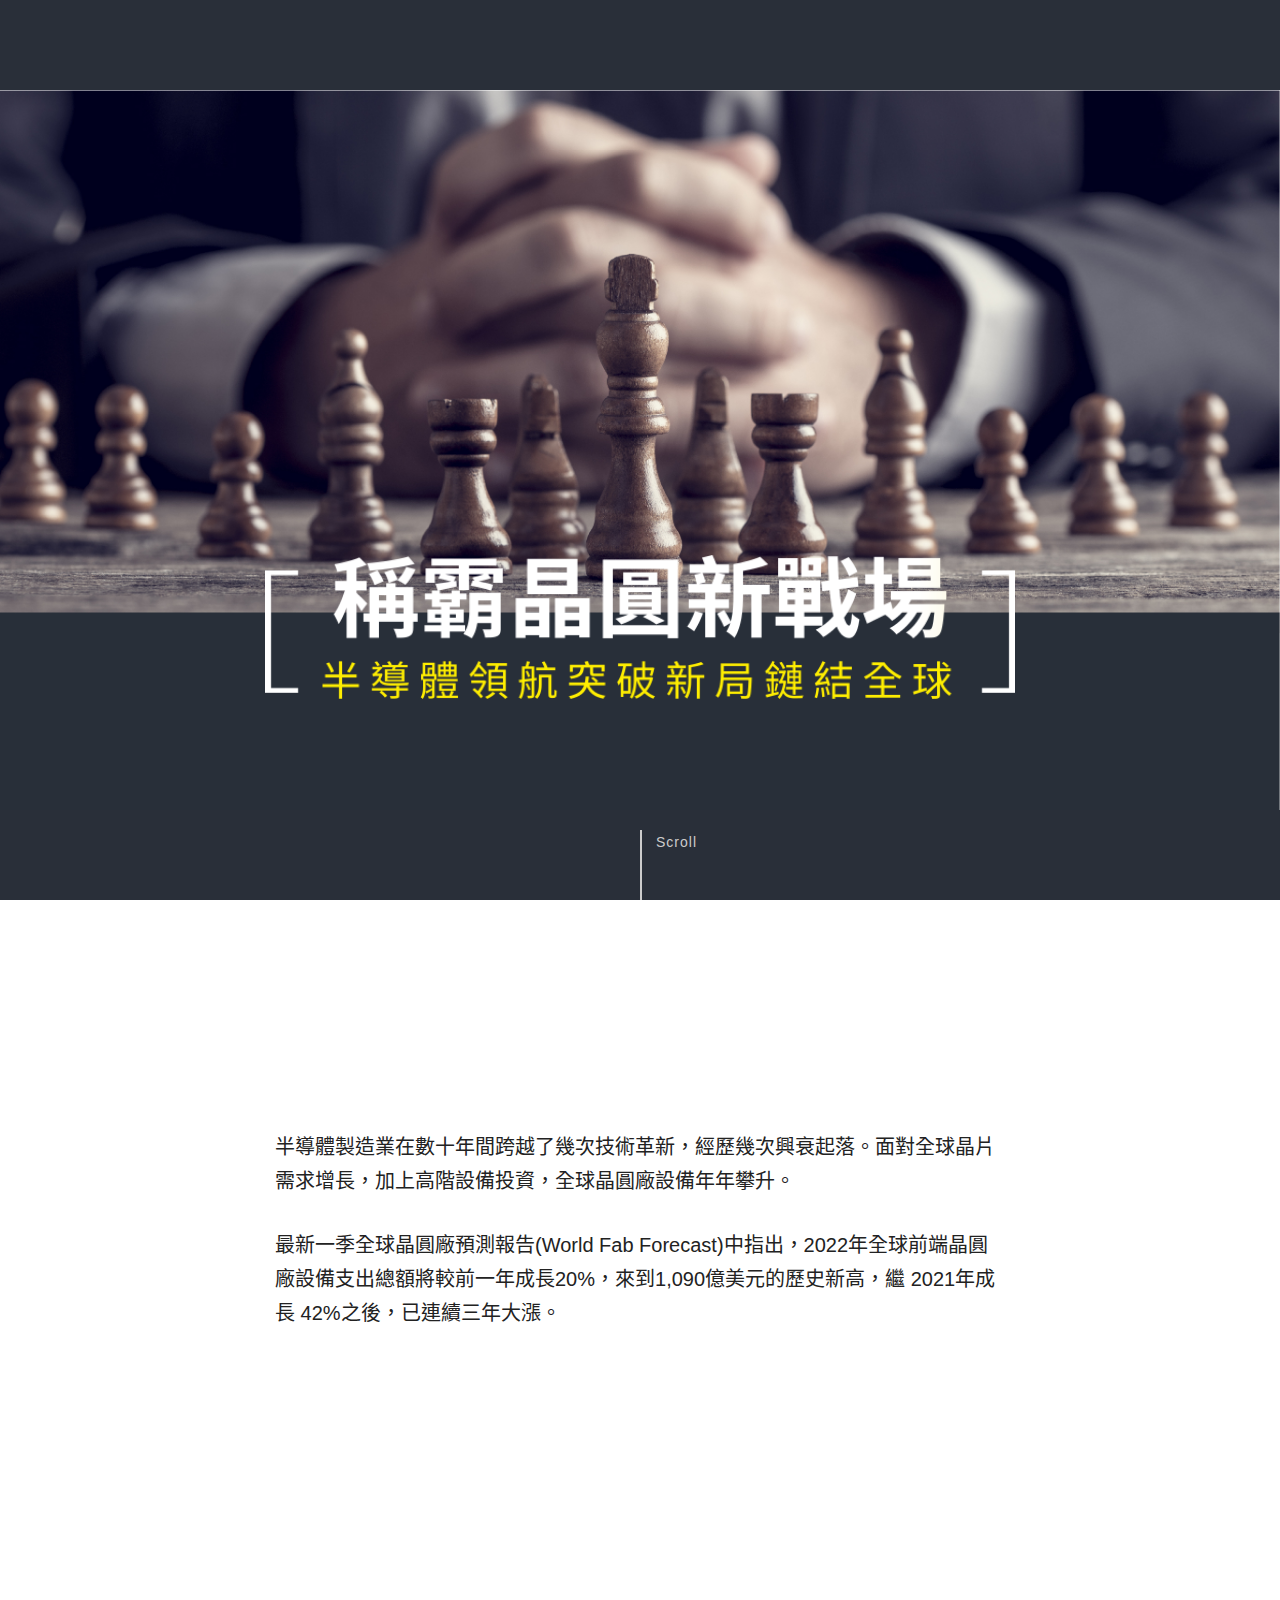
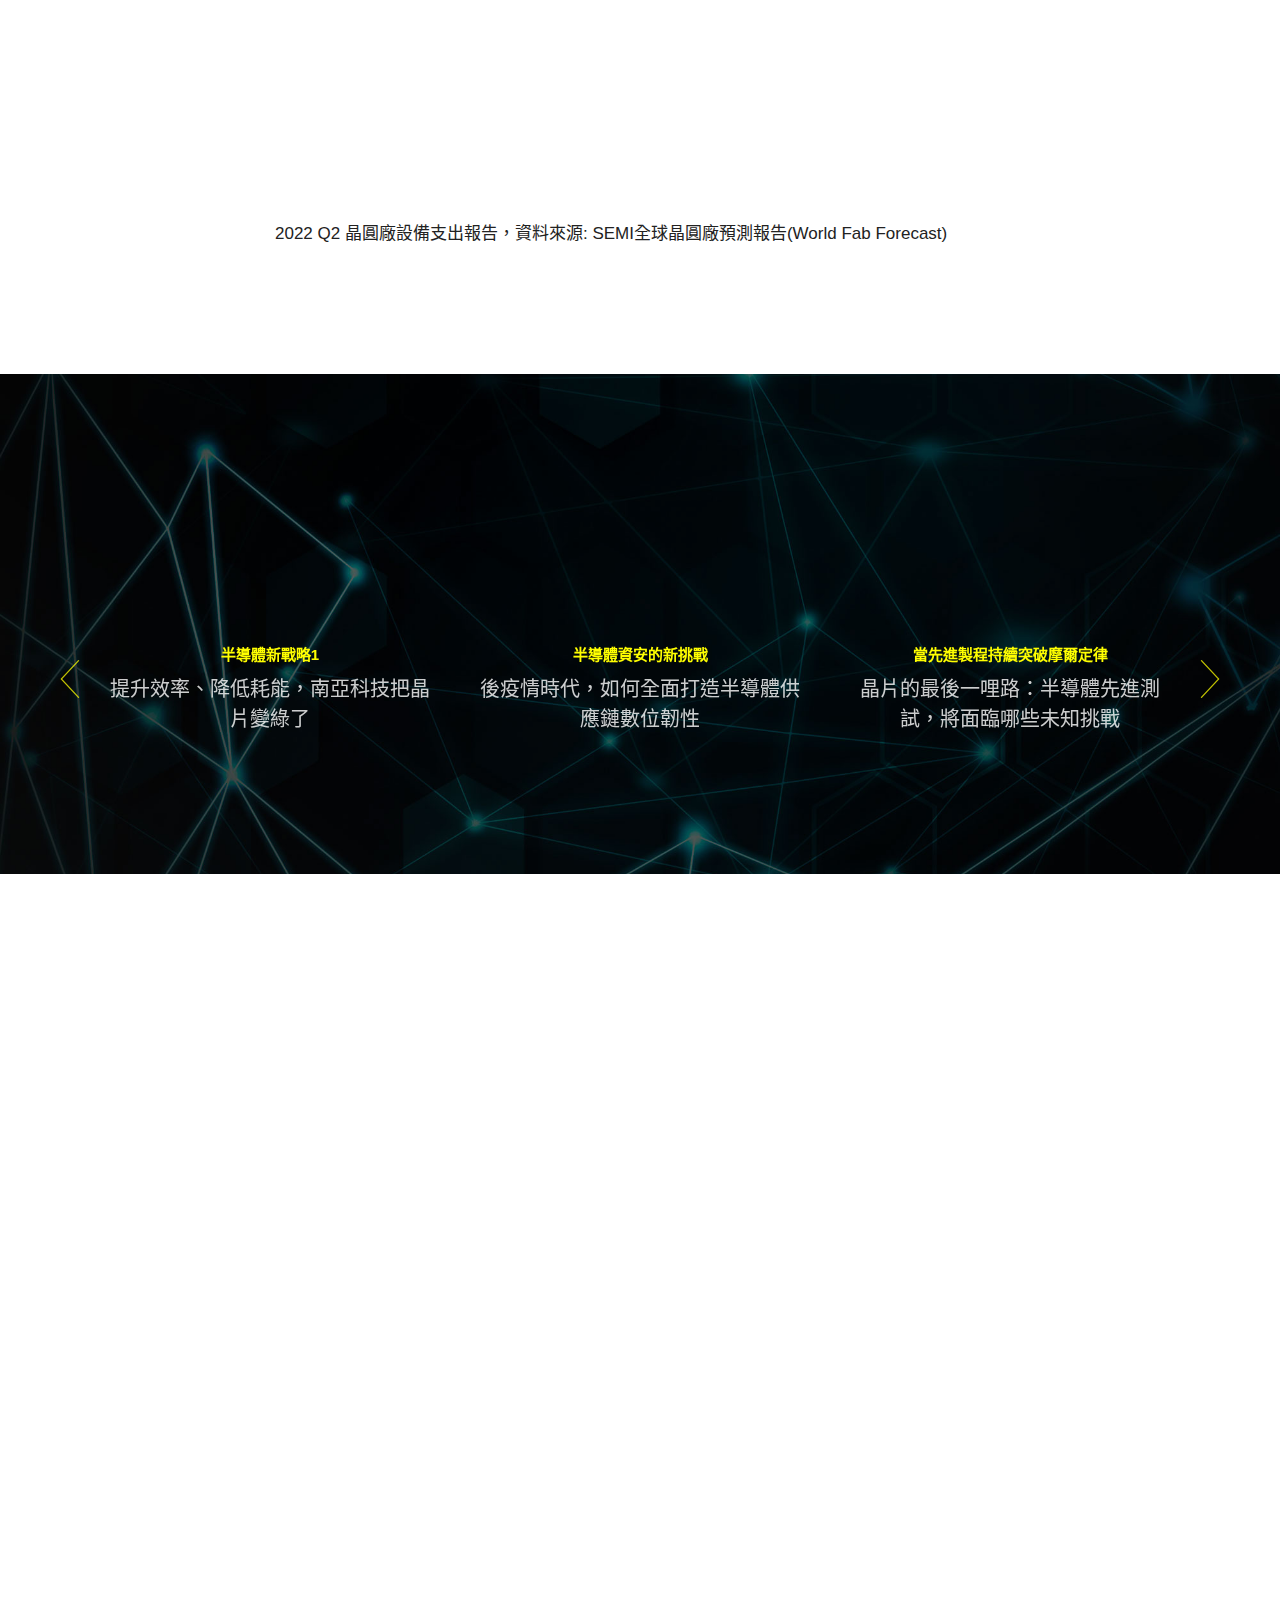
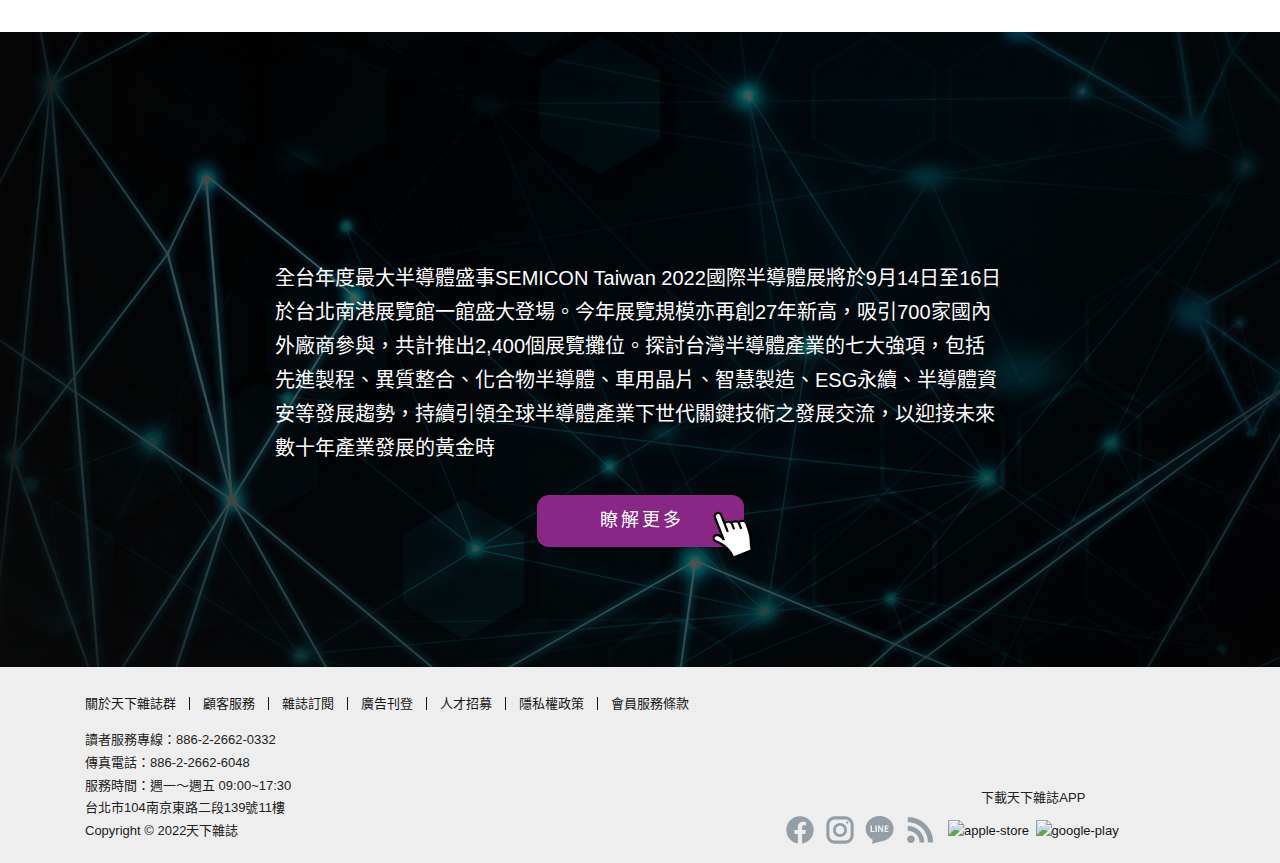
==== index.html @ f1c2f390 "title換gif" ====
<!DOCTYPE html>
<html lang="zh-TW">

<head>
  <meta charset="UTF-8">
  <meta http-equiv="X-UA-Compatible" content="IE=edge">
  <meta name="viewport" content="width=device-width, initial-scale=1.0">
  <title>稱霸晶圓新戰場  半導體領航突破新局鏈結全球</title>
  <meta name="description" content="半導體製造業在數十年間跨越了幾次技術革新，經歷幾次興衰起落。面對全球晶片需求增長，加上高階設備投資，全球晶圓廠設備年年攀升。面對終端應用市場需求增加面對終端應用市場需求增加，半導體製造商除了擴廠、增加良率，還要考量製程當中的資源耗費問題。全球半導體產業如何以世代關鍵技術，迎接未來數十年產業發展的黃金時代？">
  <meta name="keywords" content="SEMI,半導體,晶圓,半導體製造業,天下雜誌,未來城市,換日線,CSR">
  <meta http-equiv="Pragma" content="no-cache">
  <meta property="og:url" content="https://event.cw.com.tw/2022semi/index.html">
  <meta property="og:type" content="website">
  <meta property="og:title" content="稱霸晶圓新戰場  半導體領航突破新局鏈結全球">
  <meta property="og:description" content="半導體製造業在數十年間跨越了幾次技術革新，經歷幾次興衰起落。面對全球晶片需求增長，加上高階設備投資，全球晶圓廠設備年年攀升。面對終端應用市場需求增加面對終端應用市場需求增加，半導體製造商除了擴廠、增加良率，還要考量製程當中的資源耗費問題。全球半導體產業如何以世代關鍵技術，迎接未來數十年產業發展的黃金時代？">
  <meta property="og:image" content="https://event.cw.com.tw/2022semi/assets/images/meta.jpg">
  <link rel="shortcut icon" href="https://www.cw.com.tw/assets_new/img/favicon.ico" type="image/x-icon" />

  <link rel="stylesheet" href="assets/css/normalize.css">
  <link rel="stylesheet" href="assets/css/bootstrap.min.css">

  <!-- 樣式css -->
  <link rel="stylesheet" href="assets/css/style.min.css">

  <!-- aos -->
  <link href="https://unpkg.com/aos@2.3.1/dist/aos.css" rel="stylesheet"> <!-- AOS -->

  <!-- slide -->
  <link rel="stylesheet" type="text/css" href="assets/slick/slick.css" />
  <!-- Add the new slick-theme.css if you want the default styling -->
  <link rel="stylesheet" type="text/css" href="assets/slick/slick-theme.css" />

  <!-- adobefont -->
  <script>
    (function (d) {
      var config = {
          kitId: 'vhb4dwt',
          scriptTimeout: 3000,
          async: true
        },
        h = d.documentElement,
        t = setTimeout(function () {
          h.className = h.className.replace(/\bwf-loading\b/g, "") + " wf-inactive";
        }, config.scriptTimeout),
        tk = d.createElement("script"),
        f = false,
        s = d.getElementsByTagName("script")[0],
        a;
      h.className += " wf-loading";
      tk.src = 'https://use.typekit.net/' + config.kitId + '.js';
      tk.async = true;
      tk.onload = tk.onreadystatechange = function () {
        a = this.readyState;
        if (f || a && a != "complete" && a != "loaded") return;
        f = true;
        clearTimeout(t);
        try {
          Typekit.load(config)
        } catch (e) {}
      };
      s.parentNode.insertBefore(tk, s)
    })(document);
  </script>

<!--gtm-->
	<noscript>
		<iframe src="//www.googletagmanager.com/ns.html?id=GTM-TXLD77" height="0" width="0" style="display:none;visibility:hidden"></iframe>
	</noscript>
	<script>
		(function (w, d, s, l, i) {
			w[l] = w[l] || [];
			w[l].push({
				'gtm.start':
					new Date().getTime(), event: 'gtm.js'
			});
			var f = d.getElementsByTagName(s)[0],
				j = d.createElement(s), dl = l != 'dataLayer' ? '&l=' + l : '';
			j.async = true;
			j.src = '//www.googletagmanager.com/gtm.js?id=' + i + dl;
			f.parentNode.insertBefore(j, f);
		})(window, document, 'script', 'dataLayer', 'GTM-TXLD77');
	</script>
	<script type='text/javascript'>var _sf_startpt = (new Date()).getTime()</script>
	<!--gtmEnd-->


</head>

<body>


  <!-- op -->
  <div class="main-kv" id="main-kv">

    <div class="bgBox">
      <div class="bgExample">
      </div>
    </div>

    <div class="kv-title">
      <div class="kv-img"></div>
      <!--<h1><span>稱霸晶圓</span>新戰場<span></span></h1>
      <h4>半導體領航突破新局鏈結全球</h4> -->
    </div>

    <div class="scroll-indicator">
      <div class="scroll">
        <div class="scroll-line"></div>
      </div>
      <span>Scroll</span>
    </div>

  </div>

  <!-- main-container -->
  <div class="main-container">

    <!-- 圖表 -->
    <section class="section-chart">
      <div class="container">
        <div class="row">

          <div class="col-md-8 offset-md-2">
            <h2 data-aos="fade-up" data-aos-duration="1500">設備投資競賽</h2>
            <div class="line"></div>
            <p>半導體製造業在數十年間跨越了幾次技術革新，經歷幾次興衰起落。面對全球晶片需求增長，加上高階設備投資，全球晶圓廠設備年年攀升。</p>
            <p>最新一季全球晶圓廠預測報告(World Fab Forecast)中指出，2022年全球前端晶圓廠設備支出總額將較前一年成長20%，來到1,090億美元的歷史新高，繼 2021年成長
              42%之後，已連續三年大漲。</p>
            <div class="chart" data-aos="fade-up" data-aos-duration="1500">
              <div class="chart-x-axis">
                <div class="label">2019</div>
                <div class="label">2020</div>
                <div class="label">2021</div>
                <div class="label">2022</div>
                <div class="label">2023</div>
              </div>
              <div class="chart-y-axis-unit">美元/Billion</div>
              <div class="chart-y-axis">
                <div class="label">0K</div>
                <div class="label">50K</div>
                <div class="label">100K</div>
              </div>
              <div class="chart-bar-group">
                <div class="chart-bar chart-bar-2019">
                  <div class="bar">
                    <div class="text">US $55</div>
                  </div>
                </div>
                <div class="chart-bar chart-bar-2020">
                  <div class="bar">
                    <div class="text">US $65</div>
                  </div>
                </div>
                <div class="chart-bar chart-bar-2021">
                  <div class="bar">
                    <div class="text">US $91</div>
                  </div>
                </div>
                <div class="chart-bar chart-bar-2022">
                  <div class="bar">
                    <div class="text">US $109</div>
                  </div>
                </div>
                <div class="chart-bar chart-bar-2023">
                  <div class="bar">
                    <div class="text">US $109</div>
                  </div>
                </div>
              </div>
              <div class="chart-y-axis-lineup">
                <div class="text">
                  <b>1000</b>億<br/>美元
                </div>
              </div>
            </div>
            <h6>2022 Q2 晶圓廠設備支出報告，資料來源: SEMI全球晶圓廠預測報告(World Fab Forecast)</h6>
          </div>
        </div>
      </div>
    </section>

    <!-- 文章 -->
    <section class="section-article">
      <div class="container">
        <div class="row">

          <div class="col-md-12">
            <h2 data-aos="fade-up" data-aos-duration="1500">國際半導體觀點交流</h2>

            <div class="your-class autoplay">
              <div class="article-item">
                <a href="https://www.cw.com.tw/article/preview/d19411c0-f29d-11ec-b434-4f1135e007bd">
                  <img src="https://storage.googleapis.com/www-cw-com-tw/article/202206/article-62b3d03135301." alt="">
                  <h5>半導體新戰略1</h5>
                  <h3>提升效率、降低耗能，南亞科技把晶片變綠了</h3>
                </a>
              </div>

              <div class="article-item">
                <a href="https://www.cw.com.tw/article/preview/af10b070-fc17-11ec-bd70-2f31ab1549cf">
                  <img src="https://storage.googleapis.com/www-cw-com-tw/article/202207/article-62c7edd466a44.jpg" alt="">
                  <h5>半導體資安的新挑戰</h5>
                  <h3>後疫情時代，如何全面打造半導體供應鏈數位韌性</h3>
                </a>
              </div>

              <div class="article-item">
                <a href="https://www.cw.com.tw/article/preview/4b6533b0-fe69-11ec-8d22-95b6b465d04e">
                  <img src="https://storage.googleapis.com/www-cw-com-tw/article/202207/article-62c799e65b644.jpg" alt="">
                  <h5>當先進製程持續突破摩爾定律</h5>
                  <h3>晶片的最後一哩路：半導體先進測試，將面臨哪些未知挑戰</h3>
                </a>
              </div>

              <div class="article-item">
                <a href="https://www.cw.com.tw/article/preview/4b6533b0-fe69-11ec-8d22-95b6b465d04e">
                  <img src="https://storage.googleapis.com/www-cw-com-tw/article/202207/article-62c799e65b644.jpg" alt="">
                  <h5>當先進製程持續突破摩爾定律</h5>
                  <h3>晶片的最後一哩路：半導體先進測試，將面臨哪些未知挑戰</h3>
                </a>
              </div>


            </div>
          </div>

        </div>
      </div>
    </section>

    <!-- video -->
    <section class="section-video" id="video">
      <div class="container">
        <div class="row">
          <div class="col-md-10 offset-md-1">
            <div class="embed-responsive embed-responsive-16by9" data-aos="fade-up" data-aos-duration="1500">
              <iframe class="embed-responsive-item" src="https://www.youtube.com/embed/WKfrc2t4-xs"
                title="YouTube video player" frameborder="0"
                allow="accelerometer; autoplay; clipboard-write; encrypted-media; gyroscope; picture-in-picture"
                allowfullscreen></iframe>
            </div>
          </div>
        </div>
      </div>
    </section>

    <!-- info -->
    <section class="section-info">
      <div class="container">
        <div class="row">
          <div class="col-md-8 offset-md-2">
            <h2 data-aos="fade-up" data-aos-duration="1500">SEMICON Taiwan 國際半導體展2022</h2>
            <p>全台年度最大半導體盛事SEMICON Taiwan
              2022國際半導體展將於9月14日至16日於台北南港展覽館一館盛大登場。今年展覽規模亦再創27年新高，吸引700家國內外廠商參與，共計推出2,400個展覽攤位。探討台灣半導體產業的七大強項，包括先進製程、異質整合、化合物半導體、車用晶片、智慧製造、ESG永續、半導體資安等發展趨勢，持續引領全球半導體產業下世代關鍵技術之發展交流，以迎接未來數十年產業發展的黃金時
            </p>

            <div class="more">
              <a href="http://semicontaiwan.org/zh/">瞭解更多</a>
            </div>
            
            
          </div>
        </div>
      </div>
    </section>

  </div><!-- main-container end -->

  <!-- footer -->
  <footer>
    <div class="container">
      <div class="flex justify-between">
        <div class="copyright">
          <ul class="copyright__cwlink flex list-reset">
            <li><a href="https://www.cw.com.tw/about/" target="_blank">關於天下雜誌群</a></li>
            <li><a href="https://www.cwbook.com.tw/member/mcntr/MemberHome!redirect.shtml" target="_blank">顧客服務</a></li>
            <li><a href="https://www.cw.com.tw/subscriptions">雜誌訂閱</a></li>
            <li><a href="https://www.cw.com.tw/saleskit/" target="_blank">廣告刊登</a></li>
            <li><a href="https://careers.cwg.tw/" target="_blank"
                class="sp-custom-1506-1634006041768 sp-custom-1506-1634006041768-0" id="NaN">
                人才招募
              </a></li>
            <li><a href="https://member.cwg.tw/privacy-policy" target="_blank">隱私權政策</a></li>
            <li><a href="https://member.cwg.tw/register-rule" target="_blank">會員服務條款</a></li>
          </ul>
          <div class="copyright__contact">
            <span>讀者服務專線：886-2-2662-0332</span>
            <span>傳真電話：886-2-2662-6048</span>
            <span>服務時間：週一～週五 09:00~17:30</span>
            <span>台北市104南京東路二段139號11樓</span>
            <span>Copyright © 2022天下雜誌</span>
          </div>
        </div>
        <div class="imglink flex">
          <ul class="imglink__sns list-reset flex">
            <li>
              <a href="https://www.facebook.com/cwgroup" class="sns" target="_blank">
                <img src="assets/images/icon-fb.svg" alt="">
              </a>
            </li>
            <li>
              <a href="https://www.cw.com.tw/article/5067804" class="sns" target="_blank">
                <img src="assets/images/icon-ig.svg" alt="">
              </a>
            </li>
            <li>
              <a href="https://www.instagram.com/commonwealth_magazine/" class="sns" target="_blank">
                <img src="assets/images/icon-line.svg" alt="">
              </a>
            </li>
            <li>
              <a href="https://www.cw.com.tw/article/5070394" class="sns" target="_blank">
                <img src="assets/images/icon-rss.svg" alt="">
              </a>
            </li>
          </ul>
          <div class="imglink__app">
            <div class="imglink__app__title">下載天下雜誌APP</div>
            <ul class="imglink__app__img list-reset flex">
              <li>
                <a href="https://itunes.apple.com/app/apple-store/id1367378245?pt=390304&amp;ct=webfooter1015&amp;mt=8"
                  target="_blank">
                  <img src="https://www.cw.com.tw/assets_new/css/feature/common/icon-apple-store@3x.png"
                    alt="apple-store" height="35">
                </a>
              </li>
              <li>
                <a href="https://play.google.com/store/apps/details?id=tw.com.cw.commonwealth.cwapp&amp;referrer=utm_source%3Dwebsite%26utm_medium%3Dbutton%26utm_campaign%3Dwebfooter1015"
                  target="_blank">
                  <img src="https://www.cw.com.tw/assets_new/css/feature/common/icon-google-play@3x.png"
                    alt="google-play" height="35">
                </a>
              </li>
            </ul>
          </div>
        </div>
      </div>
    </div>
  </footer>


  <!-- js -->
  <script type="text/javascript" src="assets/js/jquery.min.js"></script>
  <script type="text/javascript" src="assets/js/bootstrap.min.js"></script>
  <script type="text/javascript" src="assets/js/main.js"></script>

  <!-- AOS -->
  <script src="https://unpkg.com/aos@2.3.1/dist/aos.js"></script>
  <script>
    AOS.init();
    $('.carousel').carousel()
  </script>

  <!-- slider -->
  <script type="text/javascript" src="assets/slick/jquery-1.11.0.min.js"></script>
  <script type="text/javascript" src="assets/slick/jquery-migrate-1.2.1.min.js"></script>
  <script type="text/javascript" src="assets/slick/slick.min.js"></script>
  <script type="text/javascript">
    $('.autoplay').slick({
      slidesToShow: 3,
      slidesToScroll: 1,
      autoplay: true,
      autoplaySpeed: 2000,
      responsive: [
        {
          breakpoint: 1024,
          settings: {
            slidesToShow: 2,
            slidesToScroll: 1,
          }
        },
        {
          breakpoint: 768,
          settings: {
            slidesToShow: 1,
            slidesToScroll: 1,
          }
        },
      ]
    });
  </script>


</body>

</html>
---- assets/css/style.min.css ----
html,body{height:100%;min-height:100%}body{font-family:'roboto', 'Noto Sans TC', sans-serif;font-weight:400;font-style:normal;line-height:1.75;color:#222;background-color:#FFF;overflow-x:hidden;position:relative}section{padding:120px 0}@media only screen and (max-width: 768px){section{padding:60px 0}}a,a:hover{text-decoration:none;display:block}h1{font-size:32px;font-weight:500;line-height:1.5;margin-bottom:30px;margin-top:0;text-align:center}@media only screen and (max-width: 768px){h1{font-size:28px;line-height:1.3}}h2{font-size:37px;font-weight:600;line-height:1.5;letter-spacing:4px;text-indent:4px;margin-bottom:40px;margin-top:0;text-align:center}h2::after{content:" ";display:block;width:400px;height:2px;background-color:#d60c18;margin:auto;margin-top:12px}@media only screen and (max-width: 768px){h2{font-size:24px;line-height:1.4;margin-bottom:30px;font-weight:500}h2::after{width:250px}}h3{font-size:20px;font-weight:300;line-height:1.5;text-align:center}p{font-size:20px;font-weight:300;line-height:1.7;margin-top:0px;margin-bottom:0px}@media only screen and (max-width: 768px){p{font-size:18px}}p+p{margin-top:30px}h6{font-size:17px;font-weight:200;line-height:1.5}a{-webkit-transition:.3s;transition:.3s}.mb-60{margin-bottom:60px}.main-kv{width:100%;height:100vh;overflow:hidden;position:relative}.main-kv .bgExample{width:100vw;height:100vh;background:#292f39 url("../images/kv.jpg") no-repeat center center;background-size:100%;-webkit-animation:grow infinite alternate ease-in 7s;animation:grow infinite alternate ease-in 7s;-webkit-animation-direction:normal;animation-direction:normal}@-webkit-keyframes grow{0%{-webkit-transform:scale(1.4);transform:scale(1.4)}100%{-webkit-transform:scale(1.8);transform:scale(1.8)}}@keyframes grow{0%{-webkit-transform:scale(1.4);transform:scale(1.4)}100%{-webkit-transform:scale(1.8);transform:scale(1.8)}}@media only screen and (max-width: 768px){.main-kv .bgExample{background:#292f39 url("../images/mb-kv.jpg") no-repeat center center;background-size:100%}@-webkit-keyframes grow{0%{-webkit-transform:scale(1);transform:scale(1)}100%{-webkit-transform:scale(1.3);transform:scale(1.3)}}@keyframes grow{0%{-webkit-transform:scale(1);transform:scale(1)}100%{-webkit-transform:scale(1.3);transform:scale(1.3)}}}.main-kv .kv-title{position:absolute;top:70%;left:50%;width:750px;-webkit-transform:translate(-50%, -50%);transform:translate(-50%, -50%);text-align:center}.main-kv .kv-title .kv-img{background:url("../images/kv.png") no-repeat;background-size:100% auto;width:100%}.main-kv .kv-title .kv-img::before{content:"";display:block;padding-top:20%}@media only screen and (max-width: 768px){.main-kv .kv-title{top:73%;width:80%}.main-kv .kv-title .kv-img{background:url("../images/mb-kv.png") no-repeat;background-size:100% auto;width:100%}.main-kv .kv-title .kv-img::before{content:"";display:block;padding-top:55%}}.main-kv .scroll-indicator{position:absolute;left:50%;bottom:0px}.main-kv .scroll-indicator .scroll{width:2px;height:70px;background-color:#ccc;position:relative;overflow:hidden}.main-kv .scroll-indicator .scroll .scroll-line{width:100%;height:100%;display:block;background:-webkit-gradient(linear, left top, left bottom, color-stop(50%, #575757), color-stop(50%, rgba(120,120,120,0)));background:linear-gradient(to bottom, #575757 50%, rgba(120,120,120,0) 50%);background-position:0 -70px;background-size:100% 200%;-webkit-animation:scrolldown 2s cubic-bezier(0.76, 0, 0.3, 1) forwards infinite;animation:scrolldown 2s cubic-bezier(0.76, 0, 0.3, 1) forwards infinite}.main-kv .scroll-indicator span{position:absolute;right:-55px;top:0;letter-spacing:1px;color:#ccc;font-size:14px}@-webkit-keyframes scrolldown{0%{background-position:0 -70px}75%{background-position:0 0}100%{background-position:0 70px}}@keyframes scrolldown{0%{background-position:0 -70px}75%{background-position:0 0}100%{background-position:0 70px}}.section-chart h2{color:#8a2786}.section-chart .chart{position:relative;margin:50px auto;font-size:12px}@media only screen and (min-width: 769px){.section-chart .chart{font-size:14px}}.section-chart .chart::before{content:'';display:block;width:100%;padding-top:53.5714285714%}.section-chart .chart .chart-y-axis-unit{position:absolute;top:0;left:0;display:-webkit-box;display:-ms-flexbox;display:flex;-webkit-box-align:center;-ms-flex-align:center;align-items:center;-webkit-box-pack:end;-ms-flex-pack:end;justify-content:flex-end;padding-right:10px;color:#4d4d4d}.section-chart .chart .chart-y-axis{position:absolute;top:10%;left:0;display:-webkit-box;display:-ms-flexbox;display:flex;-webkit-box-orient:vertical;-webkit-box-direction:reverse;-ms-flex-direction:column-reverse;flex-direction:column-reverse;-webkit-box-pack:justify;-ms-flex-pack:justify;justify-content:space-between;width:10%;height:90%;padding-right:10px;padding-bottom:calc(1.75em + 2px);color:#4d4d4d;text-align:right}@media only screen and (min-width: 769px){.section-chart .chart .chart-y-axis{width:12%}}.section-chart .chart .chart-y-axis .label{position:relative;-webkit-transform:translateY(50%);transform:translateY(50%)}.section-chart .chart .chart-y-axis-lineup{position:absolute;top:8%;left:10%;right:9%;height:2em;line-height:1;-webkit-transform:translateY(50%);transform:translateY(50%)}@media only screen and (min-width: 769px){.section-chart .chart .chart-y-axis-lineup{left:12%;right:10%;font-size:16px}}.section-chart .chart .chart-y-axis-lineup::before{content:'';display:block;position:absolute;top:50%;left:0;right:0;height:1px;background-color:#000;-webkit-transform:translateY(-50%);transform:translateY(-50%)}.section-chart .chart .chart-y-axis-lineup .text{position:absolute;top:50%;left:100%;width:45px;text-align:center;-webkit-transform:translateY(-50%);transform:translateY(-50%)}@media only screen and (min-width: 769px){.section-chart .chart .chart-y-axis-lineup .text{width:60px}}.section-chart .chart .chart-x-axis{position:absolute;bottom:0;left:10%;display:-webkit-box;display:-ms-flexbox;display:flex;width:81%;color:#4d4d4d;border-top:2px solid #000}@media only screen and (min-width: 769px){.section-chart .chart .chart-x-axis{left:12%;width:78%}}.section-chart .chart .chart-x-axis .label{width:20%;text-align:center}.section-chart .chart .chart-bar-group{position:absolute;top:8%;bottom:calc(1.75em + 2px);left:0;display:-webkit-box;display:-ms-flexbox;display:flex;width:100%;padding-left:10%;padding-right:9%}@media only screen and (min-width: 769px){.section-chart .chart .chart-bar-group{padding-left:12%;padding-right:10%}}.section-chart .chart .chart-bar-group .chart-bar{position:relative;width:20%;text-align:center}.section-chart .chart .chart-bar-group .chart-bar .bar{position:absolute;bottom:0;left:50%;width:74%;-webkit-transform:translateX(-50%);transform:translateX(-50%)}@media only screen and (min-width: 769px){.section-chart .chart .chart-bar-group .chart-bar .bar{font-size:16px}}.section-chart .chart .chart-bar-group .chart-bar .bar::before{content:'';display:block;position:absolute;bottom:0;width:100%;background-color:#8a2786}.section-chart .chart .chart-bar-group .chart-bar .text{position:absolute;left:0;right:0;bottom:100%;color:#8a2786;font-weight:bold;padding-bottom:10px;opacity:0}@media screen and (max-width: 390px){.section-chart .chart .chart-bar-group .chart-bar .text{-webkit-transform:scale(0.9);transform:scale(0.9);margin-right:-25%;margin-left:-25%}}.section-chart .chart .chart-bar-group .chart-bar.chart-bar-2019 .bar{height:48%}.section-chart .chart .chart-bar-group .chart-bar.chart-bar-2020 .bar{height:56%}.section-chart .chart .chart-bar-group .chart-bar.chart-bar-2021 .bar{height:78%}@media only screen and (min-width: 769px){.section-chart .chart .chart-bar-group .chart-bar.chart-bar-2021 .bar{height:86%}}@media only screen and (min-width: 769px) and (max-width: 1024px){.section-chart .chart .chart-bar-group .chart-bar.chart-bar-2021 .bar{height:82%}}.section-chart .chart .chart-bar-group .chart-bar.chart-bar-2022 .bar,.section-chart .chart .chart-bar-group .chart-bar.chart-bar-2023 .bar{height:96%}.section-chart .chart.aos-animate .chart-bar-group .chart-bar .bar::before{-webkit-animation:fillColor 0.5s alternate forwards linear;animation:fillColor 0.5s alternate forwards linear}.section-chart .chart.aos-animate .chart-bar-group .chart-bar .text{-webkit-animation:textFadeUp 0.5s alternate forwards linear;animation:textFadeUp 0.5s alternate forwards linear}.section-chart .chart.aos-animate .chart-bar-group .chart-bar.chart-bar-2019 .bar::before{-webkit-animation-delay:0s;animation-delay:0s}.section-chart .chart.aos-animate .chart-bar-group .chart-bar.chart-bar-2019 .text{-webkit-animation-delay:0.5s;animation-delay:0.5s}.section-chart .chart.aos-animate .chart-bar-group .chart-bar.chart-bar-2020 .bar::before{-webkit-animation-delay:0.5s;animation-delay:0.5s}.section-chart .chart.aos-animate .chart-bar-group .chart-bar.chart-bar-2020 .text{-webkit-animation-delay:1s;animation-delay:1s}.section-chart .chart.aos-animate .chart-bar-group .chart-bar.chart-bar-2021 .bar::before{-webkit-animation-delay:1s;animation-delay:1s}.section-chart .chart.aos-animate .chart-bar-group .chart-bar.chart-bar-2021 .text{-webkit-animation-delay:1.5s;animation-delay:1.5s}.section-chart .chart.aos-animate .chart-bar-group .chart-bar.chart-bar-2022 .bar::before{-webkit-animation-delay:1.5s;animation-delay:1.5s}.section-chart .chart.aos-animate .chart-bar-group .chart-bar.chart-bar-2022 .text{-webkit-animation-delay:2s;animation-delay:2s}.section-chart .chart.aos-animate .chart-bar-group .chart-bar.chart-bar-2023 .bar::before{-webkit-animation-delay:2s;animation-delay:2s}.section-chart .chart.aos-animate .chart-bar-group .chart-bar.chart-bar-2023 .text{-webkit-animation-delay:2.5s;animation-delay:2.5s}@-webkit-keyframes fillColor{0%{height:0%}100%{height:100%}}@keyframes fillColor{0%{height:0%}100%{height:100%}}@-webkit-keyframes textFadeUp{0%{opacity:0}100%{opacity:1}}@keyframes textFadeUp{0%{opacity:0}100%{opacity:1}}.section-article{background:url(../images/bg.jpg) center no-repeat;background-size:cover;color:#fff}@media only screen and (min-width: 769px) and (max-width: 1024px){.section-article .your-class{padding:0 10px}}@media only screen and (max-width: 768px){.section-article .your-class{padding:0 20px}}.section-article .article-item{padding:0 20px}.section-article .article-item a{color:#fff;margin:20px auto}.section-article .article-item a h5{color:#ff0;text-align:center;font-size:15px;font-weight:600;line-height:1.5}.section-article .article-item a h3{opacity:.8;-webkit-transition:.2s;transition:.2s}@media only screen and (max-width: 768px){.section-article .article-item a h3{opacity:1;font-weight:400}}.section-article .article-item a img{display:block;width:100%;margin-bottom:20px;-webkit-filter:grayscale(20%);filter:grayscale(20%);-webkit-transition:.2s;transition:.2s}.section-article .article-item a:hover img{-webkit-filter:grayscale(0%);filter:grayscale(0%);-webkit-transition:.2s;transition:.2s}.section-article .article-item a:hover h3{opacity:1;-webkit-transition:.2s;transition:.2s}.section-info{background:url(../images/bg.jpg) center no-repeat;background-size:cover;color:#fff}.section-info .more{text-align:center;margin-top:30px}.section-info .more a{background-color:#8a2786;border-radius:12px;display:inline-block;color:#fff;font-size:18px;padding:10px 60px;letter-spacing:3px;text-indent:3px;position:relative;-webkit-transition:.3s;transition:.3s}.section-info .more a::after{display:inline-block;content:url(../images/point.svg);width:50px;position:absolute;right:-10px;top:15px}.section-info .more a:hover{-webkit-transition:.3s;transition:.3s;background-color:#d60c18}footer{width:100%;padding-top:30px;padding-bottom:20px;font-size:.8125rem;background-color:#eee}.flex{display:-webkit-box;display:-ms-flexbox;display:flex;-ms-flex-wrap:wrap;flex-wrap:wrap}.justify-between{-webkit-box-pack:justify;-ms-flex-pack:justify;justify-content:space-between}.list-reset{list-style:none;padding:0;margin:0}footer .copyright{position:relative;width:calc(100% - 460px);z-index:1}footer .copyright__cwlink{margin-bottom:1.5em;margin-right:-460px}footer .copyright__cwlink li:first-child{padding-left:0;border-left:0}footer .copyright__cwlink li{padding:0 1em;line-height:1;border-left:1px solid #171717}footer a{color:#171717}footer a:hover{color:#d60c18}footer .imglink{width:410px}footer .imglink__sns{font-size:30px}footer .imglink__sns li:first-child{margin-left:0}footer .imglink__sns li{margin-left:0.33333em;line-height:1}footer .imglink__sns li a{text-decoration:none;width:30px;height:30px}a.sns{display:block;color:#939ea7}footer .imglink{-webkit-box-align:end;-ms-flex-align:end;align-items:flex-end}footer .imglink__app{margin-left:1em}footer .imglink__app__title{margin-bottom:0.75em;text-align:center}footer .imglink__app__img li+li{margin-left:0.5em}footer .copyright__contact span{display:block;padding-right:1em}@media only screen and (max-width: 768px){footer>.container>.flex{-webkit-box-orient:vertical;-webkit-box-direction:normal;-ms-flex-direction:column;flex-direction:column}footer .copyright{-webkit-box-ordinal-group:3;-ms-flex-order:2;order:2;width:100%}footer .imglink{-webkit-box-ordinal-group:2;-ms-flex-order:1;order:1;-webkit-box-orient:vertical;-webkit-box-direction:normal;-ms-flex-direction:column;flex-direction:column;-webkit-box-align:start;-ms-flex-align:start;align-items:flex-start;width:100%}footer .imglink__app{margin-top:1em;margin-bottom:1em;margin-left:0}footer .imglink__app__title{text-align:left}footer .copyright__cwlink{display:none}footer .copyright__contact span:nth-child(4){margin-top:1em}}
/*# sourceMappingURL=style.min.css.map */
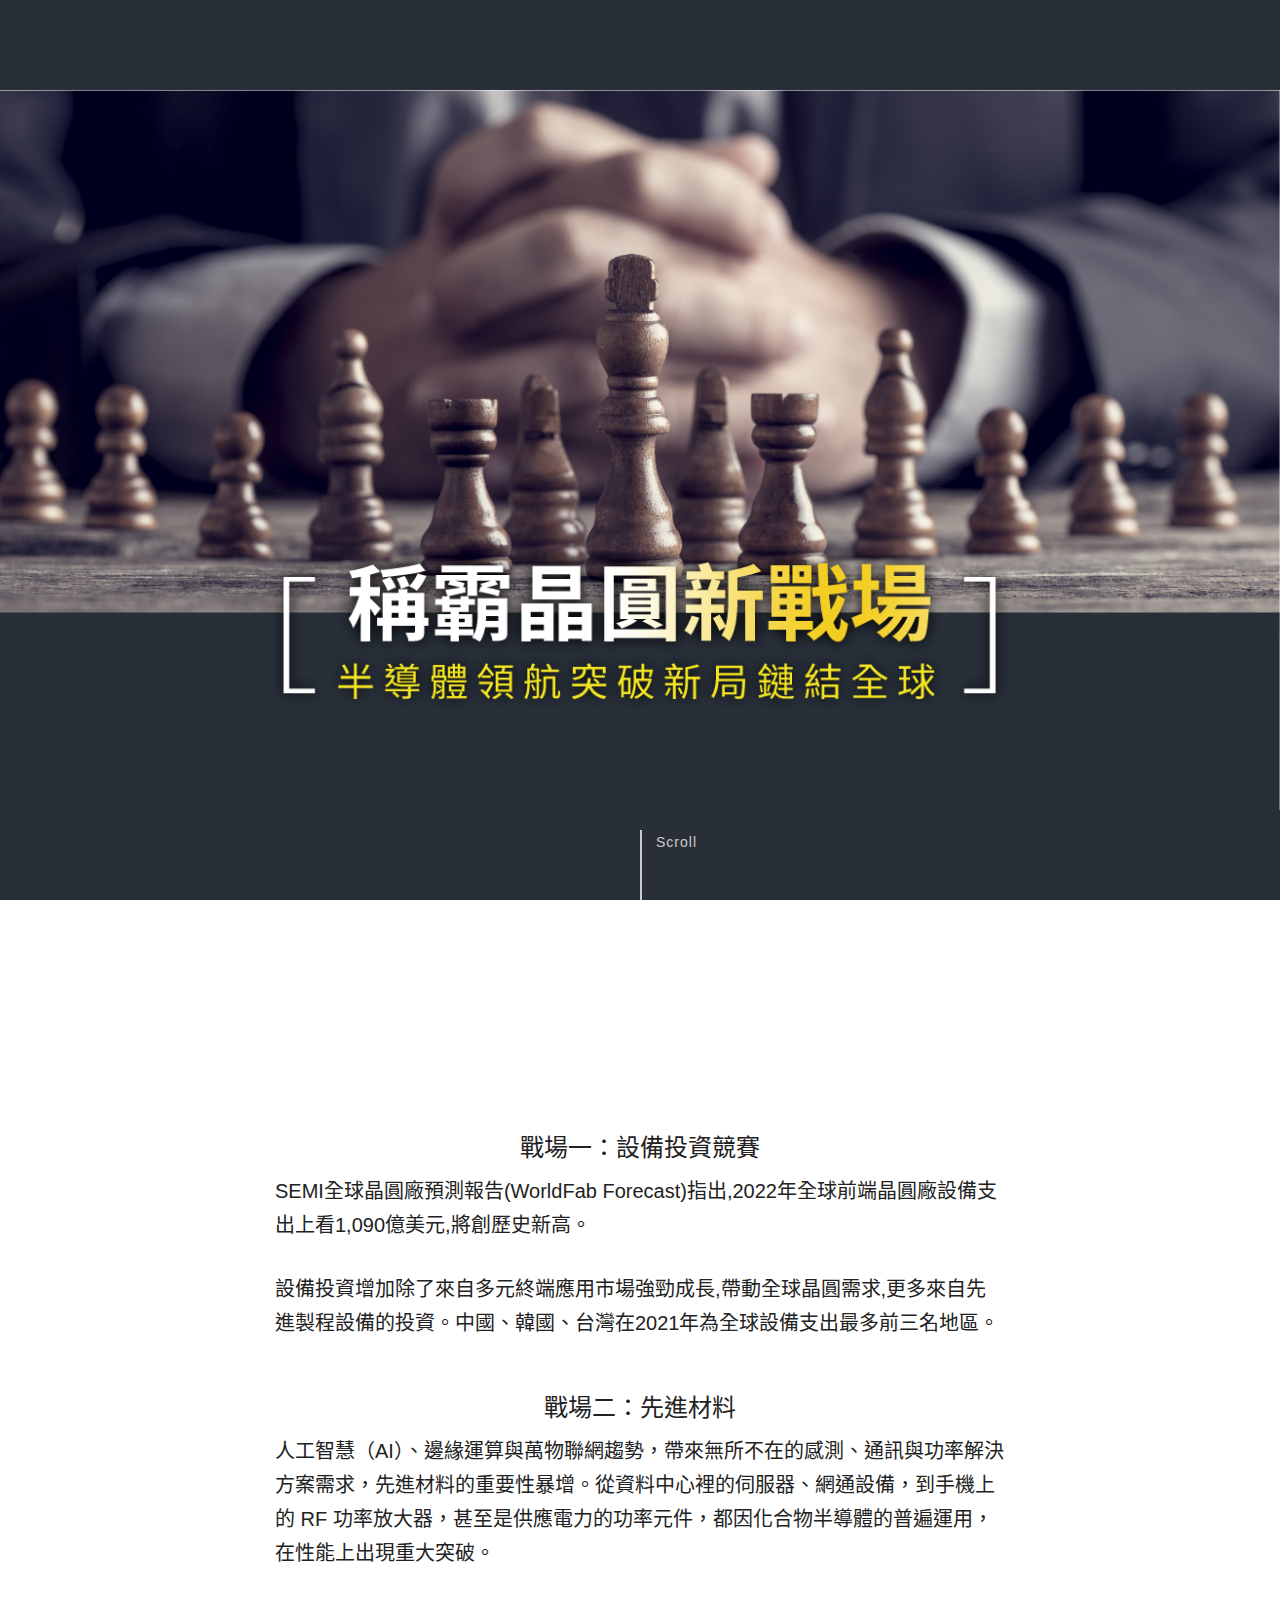
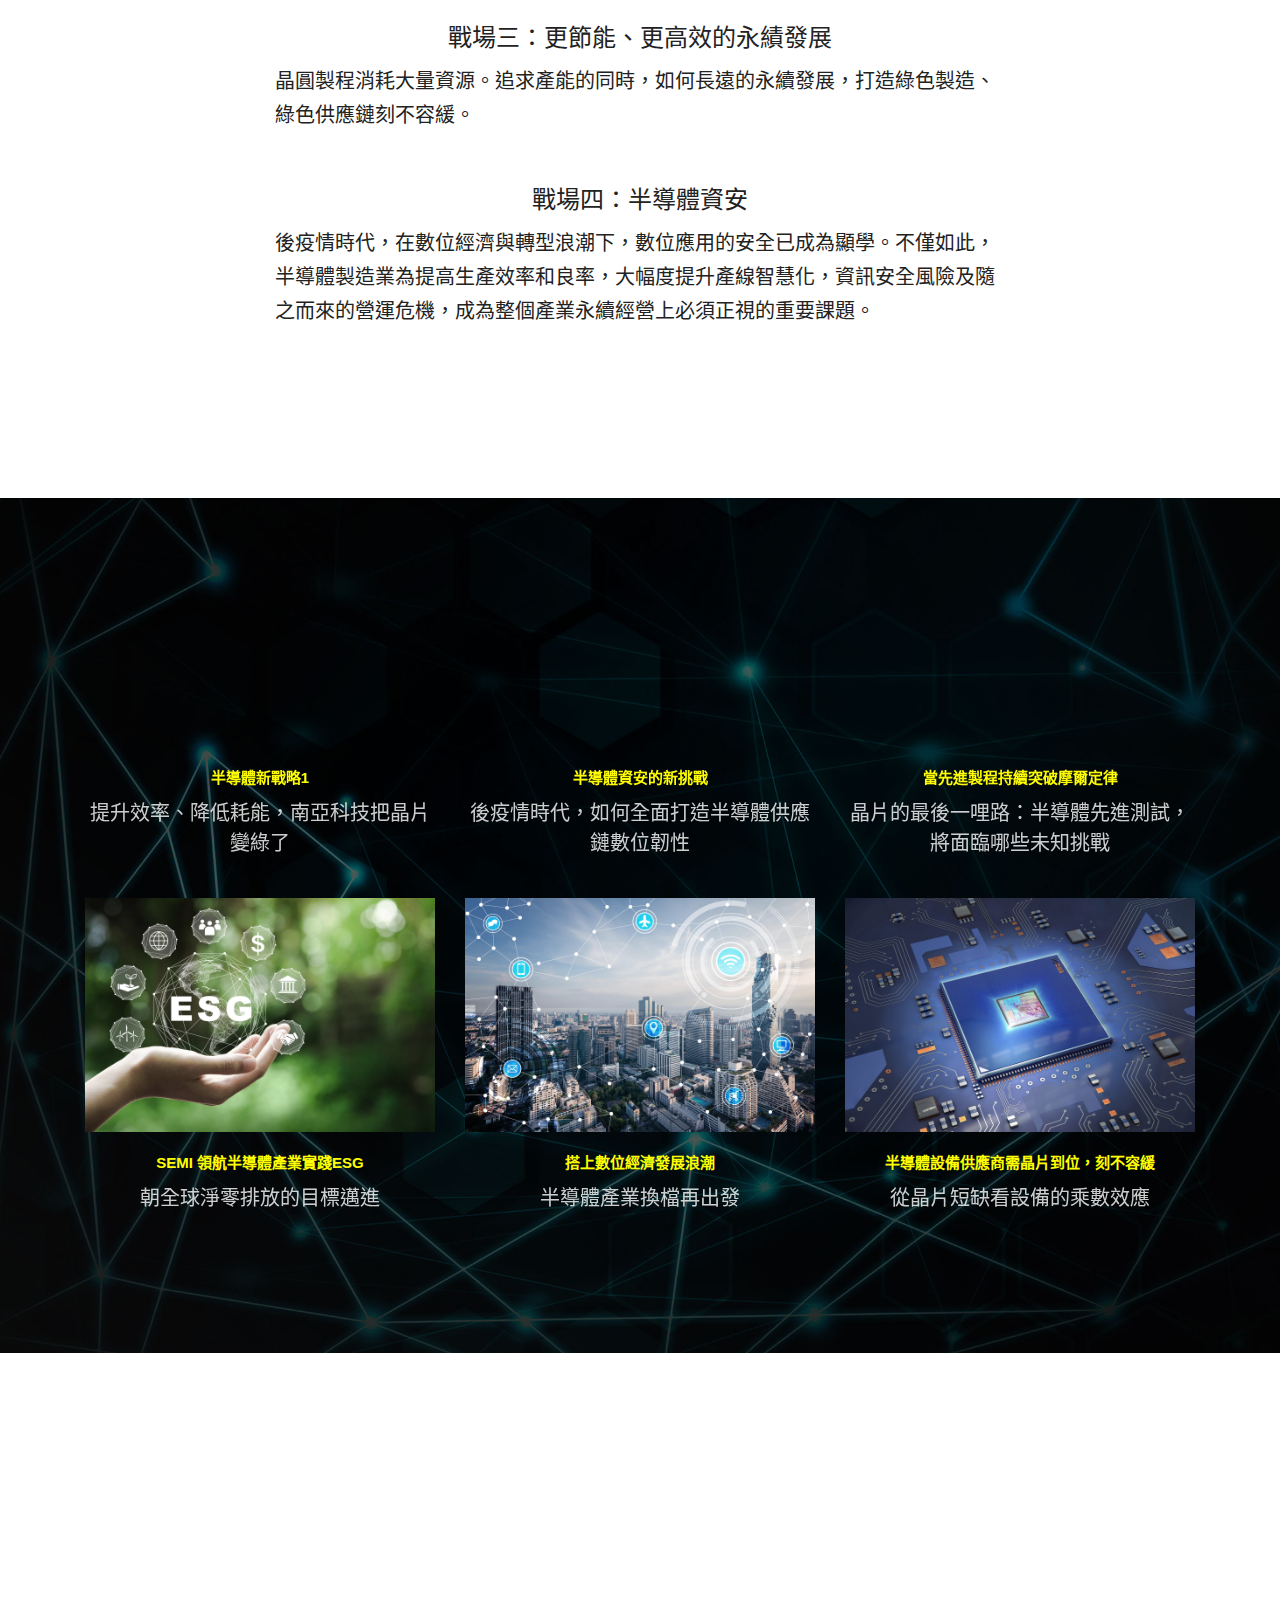
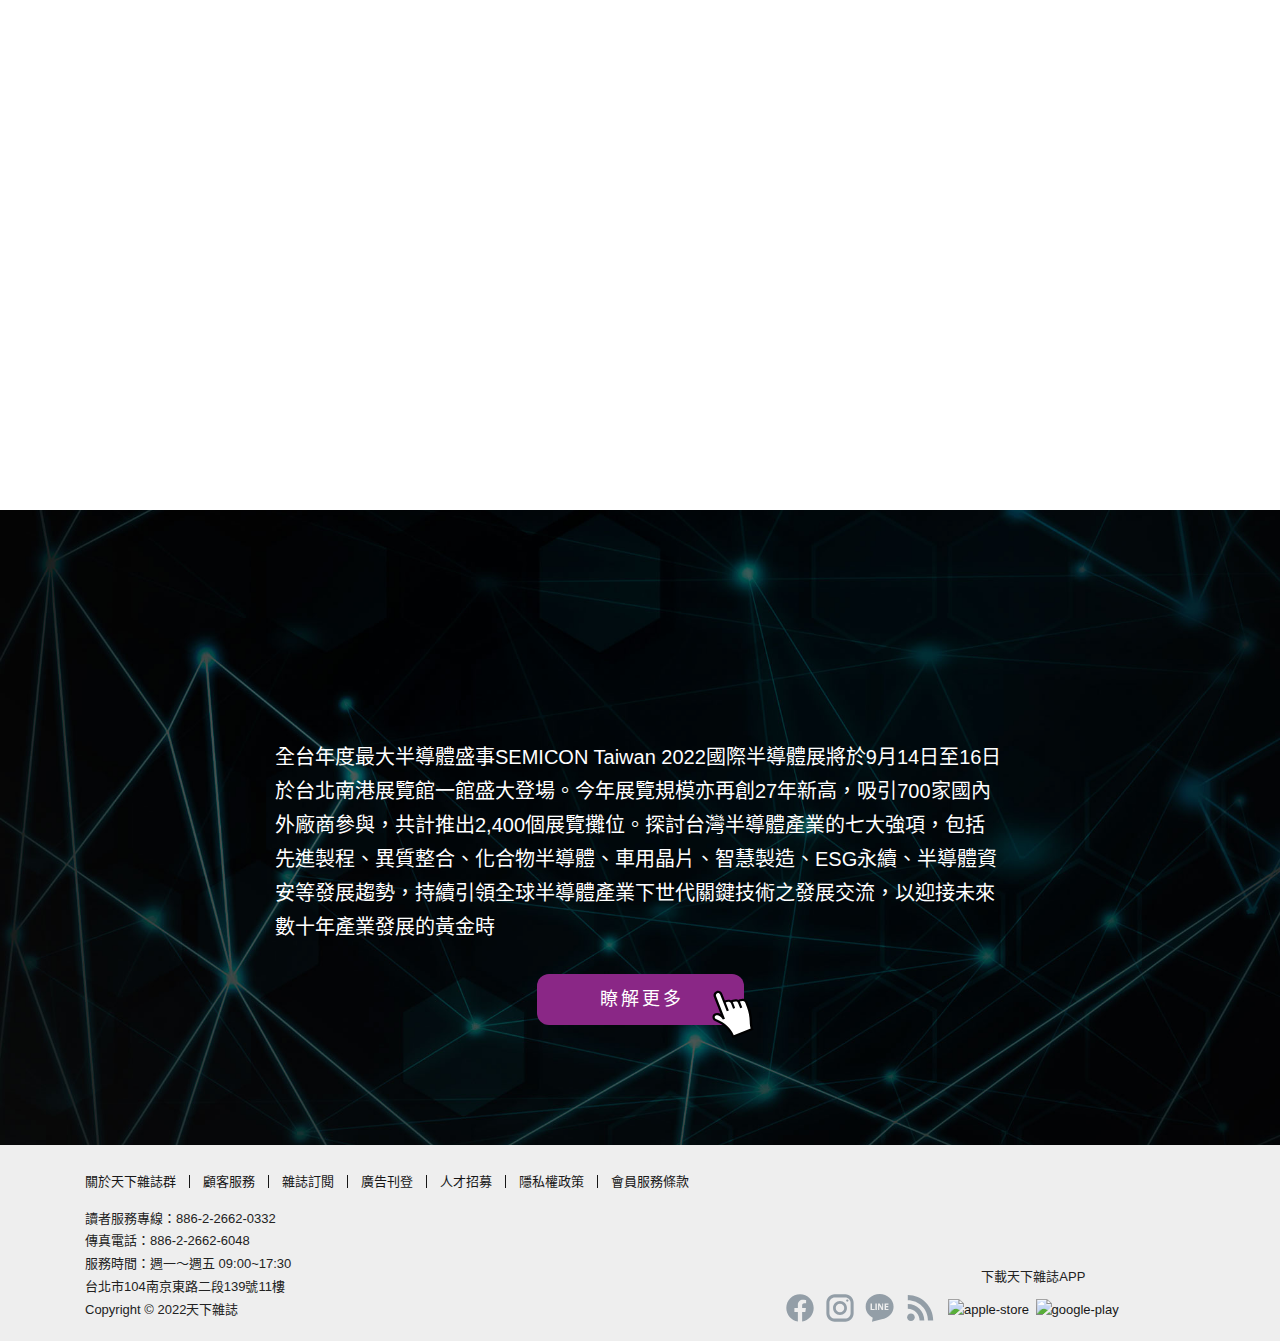
==== commit d11a568f: "no message" ====
--- a/index.html
+++ b/index.html
@@ -5,14 +5,16 @@
   <meta charset="UTF-8">
   <meta http-equiv="X-UA-Compatible" content="IE=edge">
   <meta name="viewport" content="width=device-width, initial-scale=1.0">
-  <title>稱霸晶圓新戰場  半導體領航突破新局鏈結全球</title>
-  <meta name="description" content="半導體製造業在數十年間跨越了幾次技術革新，經歷幾次興衰起落。面對全球晶片需求增長，加上高階設備投資，全球晶圓廠設備年年攀升。面對終端應用市場需求增加面對終端應用市場需求增加，半導體製造商除了擴廠、增加良率，還要考量製程當中的資源耗費問題。全球半導體產業如何以世代關鍵技術，迎接未來數十年產業發展的黃金時代？">
+  <title>稱霸晶圓新戰場 半導體領航突破新局鏈結全球</title>
+  <meta name="description"
+    content="半導體製造業在數十年間跨越了幾次技術革新，經歷幾次興衰起落。面對全球晶片需求增長，加上高階設備投資，全球晶圓廠設備年年攀升。面對終端應用市場需求增加面對終端應用市場需求增加，半導體製造商除了擴廠、增加良率，還要考量製程當中的資源耗費問題。全球半導體產業如何以世代關鍵技術，迎接未來數十年產業發展的黃金時代？">
   <meta name="keywords" content="SEMI,半導體,晶圓,半導體製造業,天下雜誌,未來城市,換日線,CSR">
   <meta http-equiv="Pragma" content="no-cache">
   <meta property="og:url" content="https://event.cw.com.tw/2022semi/index.html">
   <meta property="og:type" content="website">
   <meta property="og:title" content="稱霸晶圓新戰場  半導體領航突破新局鏈結全球">
-  <meta property="og:description" content="半導體製造業在數十年間跨越了幾次技術革新，經歷幾次興衰起落。面對全球晶片需求增長，加上高階設備投資，全球晶圓廠設備年年攀升。面對終端應用市場需求增加面對終端應用市場需求增加，半導體製造商除了擴廠、增加良率，還要考量製程當中的資源耗費問題。全球半導體產業如何以世代關鍵技術，迎接未來數十年產業發展的黃金時代？">
+  <meta property="og:description"
+    content="半導體製造業在數十年間跨越了幾次技術革新，經歷幾次興衰起落。面對全球晶片需求增長，加上高階設備投資，全球晶圓廠設備年年攀升。面對終端應用市場需求增加面對終端應用市場需求增加，半導體製造商除了擴廠、增加良率，還要考量製程當中的資源耗費問題。全球半導體產業如何以世代關鍵技術，迎接未來數十年產業發展的黃金時代？">
   <meta property="og:image" content="https://event.cw.com.tw/2022semi/assets/images/meta.jpg">
   <link rel="shortcut icon" href="https://www.cw.com.tw/assets_new/img/favicon.ico" type="image/x-icon" />
 
@@ -62,26 +64,30 @@
     })(document);
   </script>
 
-<!--gtm-->
-	<noscript>
-		<iframe src="//www.googletagmanager.com/ns.html?id=GTM-TXLD77" height="0" width="0" style="display:none;visibility:hidden"></iframe>
-	</noscript>
-	<script>
-		(function (w, d, s, l, i) {
-			w[l] = w[l] || [];
-			w[l].push({
-				'gtm.start':
-					new Date().getTime(), event: 'gtm.js'
-			});
-			var f = d.getElementsByTagName(s)[0],
-				j = d.createElement(s), dl = l != 'dataLayer' ? '&l=' + l : '';
-			j.async = true;
-			j.src = '//www.googletagmanager.com/gtm.js?id=' + i + dl;
-			f.parentNode.insertBefore(j, f);
-		})(window, document, 'script', 'dataLayer', 'GTM-TXLD77');
-	</script>
-	<script type='text/javascript'>var _sf_startpt = (new Date()).getTime()</script>
-	<!--gtmEnd-->
+  <!--gtm-->
+  <noscript>
+    <iframe src="//www.googletagmanager.com/ns.html?id=GTM-TXLD77" height="0" width="0"
+      style="display:none;visibility:hidden"></iframe>
+  </noscript>
+  <script>
+    (function (w, d, s, l, i) {
+      w[l] = w[l] || [];
+      w[l].push({
+        'gtm.start': new Date().getTime(),
+        event: 'gtm.js'
+      });
+      var f = d.getElementsByTagName(s)[0],
+        j = d.createElement(s),
+        dl = l != 'dataLayer' ? '&l=' + l : '';
+      j.async = true;
+      j.src = '//www.googletagmanager.com/gtm.js?id=' + i + dl;
+      f.parentNode.insertBefore(j, f);
+    })(window, document, 'script', 'dataLayer', 'GTM-TXLD77');
+  </script>
+  <script type='text/javascript'>
+    var _sf_startpt = (new Date()).getTime()
+  </script>
+  <!--gtmEnd-->
 
 
 </head>
@@ -119,61 +125,29 @@
     <section class="section-chart">
       <div class="container">
         <div class="row">
-
           <div class="col-md-8 offset-md-2">
-            <h2 data-aos="fade-up" data-aos-duration="1500">設備投資競賽</h2>
+            <h2 data-aos="fade-up" data-aos-duration="1500">四大關鍵戰場</h2>
             <div class="line"></div>
-            <p>半導體製造業在數十年間跨越了幾次技術革新，經歷幾次興衰起落。面對全球晶片需求增長，加上高階設備投資，全球晶圓廠設備年年攀升。</p>
-            <p>最新一季全球晶圓廠預測報告(World Fab Forecast)中指出，2022年全球前端晶圓廠設備支出總額將較前一年成長20%，來到1,090億美元的歷史新高，繼 2021年成長
-              42%之後，已連續三年大漲。</p>
-            <div class="chart" data-aos="fade-up" data-aos-duration="1500">
-              <div class="chart-x-axis">
-                <div class="label">2019</div>
-                <div class="label">2020</div>
-                <div class="label">2021</div>
-                <div class="label">2022</div>
-                <div class="label">2023</div>
-              </div>
-              <div class="chart-y-axis-unit">美元/Billion</div>
-              <div class="chart-y-axis">
-                <div class="label">0K</div>
-                <div class="label">50K</div>
-                <div class="label">100K</div>
-              </div>
-              <div class="chart-bar-group">
-                <div class="chart-bar chart-bar-2019">
-                  <div class="bar">
-                    <div class="text">US $55</div>
-                  </div>
-                </div>
-                <div class="chart-bar chart-bar-2020">
-                  <div class="bar">
-                    <div class="text">US $65</div>
-                  </div>
-                </div>
-                <div class="chart-bar chart-bar-2021">
-                  <div class="bar">
-                    <div class="text">US $91</div>
-                  </div>
-                </div>
-                <div class="chart-bar chart-bar-2022">
-                  <div class="bar">
-                    <div class="text">US $109</div>
-                  </div>
-                </div>
-                <div class="chart-bar chart-bar-2023">
-                  <div class="bar">
-                    <div class="text">US $109</div>
-                  </div>
-                </div>
-              </div>
-              <div class="chart-y-axis-lineup">
-                <div class="text">
-                  <b>1000</b>億<br/>美元
-                </div>
-              </div>
-            </div>
-            <h6>2022 Q2 晶圓廠設備支出報告，資料來源: SEMI全球晶圓廠預測報告(World Fab Forecast)</h6>
+            <div class="text-wrap">
+              <h3>戰場一：設備投資競賽</h3>
+              <p>SEMI全球晶圓廠預測報告(WorldFab Forecast)指出,2022年全球前端晶圓廠設備支出上看1,090億美元,將創歷史新高。</p>
+              <p>設備投資增加除了來自多元終端應用市場強勁成長,帶動全球晶圓需求,更多來自先進製程設備的投資。中國、韓國、台灣在2021年為全球設備支出最多前三名地區。</p>
+            </div>
+            <div class="text-wrap">
+              <h3>戰場二：先進材料</h3>
+              <p>人工智慧（AI）、邊緣運算與萬物聯網趨勢，帶來無所不在的感測、通訊與功率解決方案需求，先進材料的重要性暴增。從資料中心裡的伺服器、網通設備，到手機上的 RF
+                功率放大器，甚至是供應電力的功率元件，都因化合物半導體的普遍運用，在性能上出現重大突破。</p>
+            </div>
+            <div class="text-wrap">
+              <h3>戰場三：更節能、更高效的永績發展</h3>
+              <p>晶圓製程消耗大量資源。追求產能的同時，如何長遠的永續發展，打造綠色製造、綠色供應鏈刻不容緩。</p>
+            </div>
+            <div class="text-wrap">
+              <h3>戰場四：半導體資安</h3>
+              <p>後疫情時代，在數位經濟與轉型浪潮下，數位應用的安全已成為顯學。不僅如此，半導體製造業為提高生產效率和良率，大幅度提升產線智慧化，資訊安全風險及隨之而來的營運危機，成為整個產業永續經營上必須正視的重要課題。
+              </p>
+            </div>
+
           </div>
         </div>
       </div>
@@ -186,41 +160,67 @@
 
           <div class="col-md-12">
             <h2 data-aos="fade-up" data-aos-duration="1500">國際半導體觀點交流</h2>
-
-            <div class="your-class autoplay">
-              <div class="article-item">
-                <a href="https://www.cw.com.tw/article/preview/d19411c0-f29d-11ec-b434-4f1135e007bd">
-                  <img src="https://storage.googleapis.com/www-cw-com-tw/article/202206/article-62b3d03135301." alt="">
-                  <h5>半導體新戰略1</h5>
-                  <h3>提升效率、降低耗能，南亞科技把晶片變綠了</h3>
-                </a>
-              </div>
-
-              <div class="article-item">
-                <a href="https://www.cw.com.tw/article/preview/af10b070-fc17-11ec-bd70-2f31ab1549cf">
-                  <img src="https://storage.googleapis.com/www-cw-com-tw/article/202207/article-62c7edd466a44.jpg" alt="">
-                  <h5>半導體資安的新挑戰</h5>
-                  <h3>後疫情時代，如何全面打造半導體供應鏈數位韌性</h3>
-                </a>
-              </div>
-
-              <div class="article-item">
-                <a href="https://www.cw.com.tw/article/preview/4b6533b0-fe69-11ec-8d22-95b6b465d04e">
-                  <img src="https://storage.googleapis.com/www-cw-com-tw/article/202207/article-62c799e65b644.jpg" alt="">
-                  <h5>當先進製程持續突破摩爾定律</h5>
-                  <h3>晶片的最後一哩路：半導體先進測試，將面臨哪些未知挑戰</h3>
-                </a>
-              </div>
-
-              <div class="article-item">
-                <a href="https://www.cw.com.tw/article/preview/4b6533b0-fe69-11ec-8d22-95b6b465d04e">
-                  <img src="https://storage.googleapis.com/www-cw-com-tw/article/202207/article-62c799e65b644.jpg" alt="">
-                  <h5>當先進製程持續突破摩爾定律</h5>
-                  <h3>晶片的最後一哩路：半導體先進測試，將面臨哪些未知挑戰</h3>
-                </a>
-              </div>
-
-
+            <div class="row">
+              <div class="col-md-4">
+                <div class="article-item">
+                  <a href="https://www.cw.com.tw/article/5121696" target="_blank">
+                    <img src="https://storage.googleapis.com/www-cw-com-tw/article/202206/article-62b3d03135301."
+                      alt="">
+                    <h5>半導體新戰略1</h5>
+                    <h4>提升效率、降低耗能，南亞科技把晶片變綠了</h4>
+                  </a>
+                </div>
+              </div>
+              <div class="col-md-4">
+                <div class="article-item">
+                  <a href="https://www.cw.com.tw/article/preview/af10b070-fc17-11ec-bd70-2f31ab1549cf" target="_blank">
+                    <img src="https://storage.googleapis.com/www-cw-com-tw/article/202207/article-62c7edd466a44.jpg"
+                      alt="">
+                    <h5>半導體資安的新挑戰</h5>
+                    <h4>後疫情時代，如何全面打造半導體供應鏈數位韌性</h4>
+                  </a>
+                </div>
+              </div>
+              <div class="col-md-4">
+                <div class="article-item">
+                  <a href="https://www.cw.com.tw/article/preview/4b6533b0-fe69-11ec-8d22-95b6b465d04e" target="_blank">
+                    <img src="https://storage.googleapis.com/www-cw-com-tw/article/202207/article-62c799e65b644.jpg"
+                      alt="">
+                    <h5>當先進製程持續突破摩爾定律</h5>
+                    <h4>晶片的最後一哩路：半導體先進測試，將面臨哪些未知挑戰</h4>
+                  </a>
+                </div>
+              </div>
+              <div class="col-md-4">
+                <div class="article-item">
+                  <a href="https://www.semi.org/zh/SEMI_ESG" target="_blank">
+                    <img src="assets/images/artical-4.jpg"
+                      alt="">
+                    <h5>SEMI 領航半導體產業實踐ESG</h5>
+                    <h4>朝全球淨零排放的目標邁進</h4>
+                  </a>
+                </div>
+              </div>
+              <div class="col-md-4">
+                <div class="article-item">
+                  <a href="https://www.semi.org/zh/blogs//business-markets/semiconductor-equipment-when-the-industry-decides-to-shift-gears" target="_blank">
+                    <img src="assets/images/artical-5.jpg"
+                      alt="">
+                    <h5>搭上數位經濟發展浪潮</h5>
+                    <h4>半導體產業換檔再出發</h4>
+                  </a>
+                </div>
+              </div>
+              <div class="col-md-4">
+                <div class="article-item">
+                  <a href="https://www.semi.org/zh/blogs/business-markets/chipping-in-for-equipment-suppliers-the-equipment-multiplier-effect-on-chip-shortage" target="_blank">
+                    <img src="assets/images/artical-6.jpg"
+                      alt="">
+                    <h5>半導體設備供應商需晶片到位，刻不容緩</h5> 
+                    <h4>從晶片短缺看設備的乘數效應</h4>
+                  </a>
+                </div>
+              </div>
             </div>
           </div>
 
@@ -249,16 +249,16 @@
       <div class="container">
         <div class="row">
           <div class="col-md-8 offset-md-2">
-            <h2 data-aos="fade-up" data-aos-duration="1500">SEMICON Taiwan 國際半導體展2022</h2>
+            <h2 data-aos="fade-up" data-aos-duration="1500">SEMICON Taiwan 2022國際半導體展</h2>
             <p>全台年度最大半導體盛事SEMICON Taiwan
               2022國際半導體展將於9月14日至16日於台北南港展覽館一館盛大登場。今年展覽規模亦再創27年新高，吸引700家國內外廠商參與，共計推出2,400個展覽攤位。探討台灣半導體產業的七大強項，包括先進製程、異質整合、化合物半導體、車用晶片、智慧製造、ESG永續、半導體資安等發展趨勢，持續引領全球半導體產業下世代關鍵技術之發展交流，以迎接未來數十年產業發展的黃金時
             </p>
 
             <div class="more">
-              <a href="http://semicontaiwan.org/zh/">瞭解更多</a>
-            </div>
-            
-            
+              <a href="http://semicontaiwan.org/zh/" target="_blank">瞭解更多</a>
+            </div>
+
+
           </div>
         </div>
       </div>
@@ -361,8 +361,7 @@
       slidesToScroll: 1,
       autoplay: true,
       autoplaySpeed: 2000,
-      responsive: [
-        {
+      responsive: [{
           breakpoint: 1024,
           settings: {
             slidesToShow: 2,
--- a/assets/css/style.min.css
+++ b/assets/css/style.min.css
@@ -1,2 +1,2 @@
-html,body{height:100%;min-height:100%}body{font-family:'roboto', 'Noto Sans TC', sans-serif;font-weight:400;font-style:normal;line-height:1.75;color:#222;background-color:#FFF;overflow-x:hidden;position:relative}section{padding:120px 0}@media only screen and (max-width: 768px){section{padding:60px 0}}a,a:hover{text-decoration:none;display:block}h1{font-size:32px;font-weight:500;line-height:1.5;margin-bottom:30px;margin-top:0;text-align:center}@media only screen and (max-width: 768px){h1{font-size:28px;line-height:1.3}}h2{font-size:37px;font-weight:600;line-height:1.5;letter-spacing:4px;text-indent:4px;margin-bottom:40px;margin-top:0;text-align:center}h2::after{content:" ";display:block;width:400px;height:2px;background-color:#d60c18;margin:auto;margin-top:12px}@media only screen and (max-width: 768px){h2{font-size:24px;line-height:1.4;margin-bottom:30px;font-weight:500}h2::after{width:250px}}h3{font-size:20px;font-weight:300;line-height:1.5;text-align:center}p{font-size:20px;font-weight:300;line-height:1.7;margin-top:0px;margin-bottom:0px}@media only screen and (max-width: 768px){p{font-size:18px}}p+p{margin-top:30px}h6{font-size:17px;font-weight:200;line-height:1.5}a{-webkit-transition:.3s;transition:.3s}.mb-60{margin-bottom:60px}.main-kv{width:100%;height:100vh;overflow:hidden;position:relative}.main-kv .bgExample{width:100vw;height:100vh;background:#292f39 url("../images/kv.jpg") no-repeat center center;background-size:100%;-webkit-animation:grow infinite alternate ease-in 7s;animation:grow infinite alternate ease-in 7s;-webkit-animation-direction:normal;animation-direction:normal}@-webkit-keyframes grow{0%{-webkit-transform:scale(1.4);transform:scale(1.4)}100%{-webkit-transform:scale(1.8);transform:scale(1.8)}}@keyframes grow{0%{-webkit-transform:scale(1.4);transform:scale(1.4)}100%{-webkit-transform:scale(1.8);transform:scale(1.8)}}@media only screen and (max-width: 768px){.main-kv .bgExample{background:#292f39 url("../images/mb-kv.jpg") no-repeat center center;background-size:100%}@-webkit-keyframes grow{0%{-webkit-transform:scale(1);transform:scale(1)}100%{-webkit-transform:scale(1.3);transform:scale(1.3)}}@keyframes grow{0%{-webkit-transform:scale(1);transform:scale(1)}100%{-webkit-transform:scale(1.3);transform:scale(1.3)}}}.main-kv .kv-title{position:absolute;top:70%;left:50%;width:750px;-webkit-transform:translate(-50%, -50%);transform:translate(-50%, -50%);text-align:center}.main-kv .kv-title .kv-img{background:url("../images/kv.png") no-repeat;background-size:100% auto;width:100%}.main-kv .kv-title .kv-img::before{content:"";display:block;padding-top:20%}@media only screen and (max-width: 768px){.main-kv .kv-title{top:73%;width:80%}.main-kv .kv-title .kv-img{background:url("../images/mb-kv.png") no-repeat;background-size:100% auto;width:100%}.main-kv .kv-title .kv-img::before{content:"";display:block;padding-top:55%}}.main-kv .scroll-indicator{position:absolute;left:50%;bottom:0px}.main-kv .scroll-indicator .scroll{width:2px;height:70px;background-color:#ccc;position:relative;overflow:hidden}.main-kv .scroll-indicator .scroll .scroll-line{width:100%;height:100%;display:block;background:-webkit-gradient(linear, left top, left bottom, color-stop(50%, #575757), color-stop(50%, rgba(120,120,120,0)));background:linear-gradient(to bottom, #575757 50%, rgba(120,120,120,0) 50%);background-position:0 -70px;background-size:100% 200%;-webkit-animation:scrolldown 2s cubic-bezier(0.76, 0, 0.3, 1) forwards infinite;animation:scrolldown 2s cubic-bezier(0.76, 0, 0.3, 1) forwards infinite}.main-kv .scroll-indicator span{position:absolute;right:-55px;top:0;letter-spacing:1px;color:#ccc;font-size:14px}@-webkit-keyframes scrolldown{0%{background-position:0 -70px}75%{background-position:0 0}100%{background-position:0 70px}}@keyframes scrolldown{0%{background-position:0 -70px}75%{background-position:0 0}100%{background-position:0 70px}}.section-chart h2{color:#8a2786}.section-chart .chart{position:relative;margin:50px auto;font-size:12px}@media only screen and (min-width: 769px){.section-chart .chart{font-size:14px}}.section-chart .chart::before{content:'';display:block;width:100%;padding-top:53.5714285714%}.section-chart .chart .chart-y-axis-unit{position:absolute;top:0;left:0;display:-webkit-box;display:-ms-flexbox;display:flex;-webkit-box-align:center;-ms-flex-align:center;align-items:center;-webkit-box-pack:end;-ms-flex-pack:end;justify-content:flex-end;padding-right:10px;color:#4d4d4d}.section-chart .chart .chart-y-axis{position:absolute;top:10%;left:0;display:-webkit-box;display:-ms-flexbox;display:flex;-webkit-box-orient:vertical;-webkit-box-direction:reverse;-ms-flex-direction:column-reverse;flex-direction:column-reverse;-webkit-box-pack:justify;-ms-flex-pack:justify;justify-content:space-between;width:10%;height:90%;padding-right:10px;padding-bottom:calc(1.75em + 2px);color:#4d4d4d;text-align:right}@media only screen and (min-width: 769px){.section-chart .chart .chart-y-axis{width:12%}}.section-chart .chart .chart-y-axis .label{position:relative;-webkit-transform:translateY(50%);transform:translateY(50%)}.section-chart .chart .chart-y-axis-lineup{position:absolute;top:8%;left:10%;right:9%;height:2em;line-height:1;-webkit-transform:translateY(50%);transform:translateY(50%)}@media only screen and (min-width: 769px){.section-chart .chart .chart-y-axis-lineup{left:12%;right:10%;font-size:16px}}.section-chart .chart .chart-y-axis-lineup::before{content:'';display:block;position:absolute;top:50%;left:0;right:0;height:1px;background-color:#000;-webkit-transform:translateY(-50%);transform:translateY(-50%)}.section-chart .chart .chart-y-axis-lineup .text{position:absolute;top:50%;left:100%;width:45px;text-align:center;-webkit-transform:translateY(-50%);transform:translateY(-50%)}@media only screen and (min-width: 769px){.section-chart .chart .chart-y-axis-lineup .text{width:60px}}.section-chart .chart .chart-x-axis{position:absolute;bottom:0;left:10%;display:-webkit-box;display:-ms-flexbox;display:flex;width:81%;color:#4d4d4d;border-top:2px solid #000}@media only screen and (min-width: 769px){.section-chart .chart .chart-x-axis{left:12%;width:78%}}.section-chart .chart .chart-x-axis .label{width:20%;text-align:center}.section-chart .chart .chart-bar-group{position:absolute;top:8%;bottom:calc(1.75em + 2px);left:0;display:-webkit-box;display:-ms-flexbox;display:flex;width:100%;padding-left:10%;padding-right:9%}@media only screen and (min-width: 769px){.section-chart .chart .chart-bar-group{padding-left:12%;padding-right:10%}}.section-chart .chart .chart-bar-group .chart-bar{position:relative;width:20%;text-align:center}.section-chart .chart .chart-bar-group .chart-bar .bar{position:absolute;bottom:0;left:50%;width:74%;-webkit-transform:translateX(-50%);transform:translateX(-50%)}@media only screen and (min-width: 769px){.section-chart .chart .chart-bar-group .chart-bar .bar{font-size:16px}}.section-chart .chart .chart-bar-group .chart-bar .bar::before{content:'';display:block;position:absolute;bottom:0;width:100%;background-color:#8a2786}.section-chart .chart .chart-bar-group .chart-bar .text{position:absolute;left:0;right:0;bottom:100%;color:#8a2786;font-weight:bold;padding-bottom:10px;opacity:0}@media screen and (max-width: 390px){.section-chart .chart .chart-bar-group .chart-bar .text{-webkit-transform:scale(0.9);transform:scale(0.9);margin-right:-25%;margin-left:-25%}}.section-chart .chart .chart-bar-group .chart-bar.chart-bar-2019 .bar{height:48%}.section-chart .chart .chart-bar-group .chart-bar.chart-bar-2020 .bar{height:56%}.section-chart .chart .chart-bar-group .chart-bar.chart-bar-2021 .bar{height:78%}@media only screen and (min-width: 769px){.section-chart .chart .chart-bar-group .chart-bar.chart-bar-2021 .bar{height:86%}}@media only screen and (min-width: 769px) and (max-width: 1024px){.section-chart .chart .chart-bar-group .chart-bar.chart-bar-2021 .bar{height:82%}}.section-chart .chart .chart-bar-group .chart-bar.chart-bar-2022 .bar,.section-chart .chart .chart-bar-group .chart-bar.chart-bar-2023 .bar{height:96%}.section-chart .chart.aos-animate .chart-bar-group .chart-bar .bar::before{-webkit-animation:fillColor 0.5s alternate forwards linear;animation:fillColor 0.5s alternate forwards linear}.section-chart .chart.aos-animate .chart-bar-group .chart-bar .text{-webkit-animation:textFadeUp 0.5s alternate forwards linear;animation:textFadeUp 0.5s alternate forwards linear}.section-chart .chart.aos-animate .chart-bar-group .chart-bar.chart-bar-2019 .bar::before{-webkit-animation-delay:0s;animation-delay:0s}.section-chart .chart.aos-animate .chart-bar-group .chart-bar.chart-bar-2019 .text{-webkit-animation-delay:0.5s;animation-delay:0.5s}.section-chart .chart.aos-animate .chart-bar-group .chart-bar.chart-bar-2020 .bar::before{-webkit-animation-delay:0.5s;animation-delay:0.5s}.section-chart .chart.aos-animate .chart-bar-group .chart-bar.chart-bar-2020 .text{-webkit-animation-delay:1s;animation-delay:1s}.section-chart .chart.aos-animate .chart-bar-group .chart-bar.chart-bar-2021 .bar::before{-webkit-animation-delay:1s;animation-delay:1s}.section-chart .chart.aos-animate .chart-bar-group .chart-bar.chart-bar-2021 .text{-webkit-animation-delay:1.5s;animation-delay:1.5s}.section-chart .chart.aos-animate .chart-bar-group .chart-bar.chart-bar-2022 .bar::before{-webkit-animation-delay:1.5s;animation-delay:1.5s}.section-chart .chart.aos-animate .chart-bar-group .chart-bar.chart-bar-2022 .text{-webkit-animation-delay:2s;animation-delay:2s}.section-chart .chart.aos-animate .chart-bar-group .chart-bar.chart-bar-2023 .bar::before{-webkit-animation-delay:2s;animation-delay:2s}.section-chart .chart.aos-animate .chart-bar-group .chart-bar.chart-bar-2023 .text{-webkit-animation-delay:2.5s;animation-delay:2.5s}@-webkit-keyframes fillColor{0%{height:0%}100%{height:100%}}@keyframes fillColor{0%{height:0%}100%{height:100%}}@-webkit-keyframes textFadeUp{0%{opacity:0}100%{opacity:1}}@keyframes textFadeUp{0%{opacity:0}100%{opacity:1}}.section-article{background:url(../images/bg.jpg) center no-repeat;background-size:cover;color:#fff}@media only screen and (min-width: 769px) and (max-width: 1024px){.section-article .your-class{padding:0 10px}}@media only screen and (max-width: 768px){.section-article .your-class{padding:0 20px}}.section-article .article-item{padding:0 20px}.section-article .article-item a{color:#fff;margin:20px auto}.section-article .article-item a h5{color:#ff0;text-align:center;font-size:15px;font-weight:600;line-height:1.5}.section-article .article-item a h3{opacity:.8;-webkit-transition:.2s;transition:.2s}@media only screen and (max-width: 768px){.section-article .article-item a h3{opacity:1;font-weight:400}}.section-article .article-item a img{display:block;width:100%;margin-bottom:20px;-webkit-filter:grayscale(20%);filter:grayscale(20%);-webkit-transition:.2s;transition:.2s}.section-article .article-item a:hover img{-webkit-filter:grayscale(0%);filter:grayscale(0%);-webkit-transition:.2s;transition:.2s}.section-article .article-item a:hover h3{opacity:1;-webkit-transition:.2s;transition:.2s}.section-info{background:url(../images/bg.jpg) center no-repeat;background-size:cover;color:#fff}.section-info .more{text-align:center;margin-top:30px}.section-info .more a{background-color:#8a2786;border-radius:12px;display:inline-block;color:#fff;font-size:18px;padding:10px 60px;letter-spacing:3px;text-indent:3px;position:relative;-webkit-transition:.3s;transition:.3s}.section-info .more a::after{display:inline-block;content:url(../images/point.svg);width:50px;position:absolute;right:-10px;top:15px}.section-info .more a:hover{-webkit-transition:.3s;transition:.3s;background-color:#d60c18}footer{width:100%;padding-top:30px;padding-bottom:20px;font-size:.8125rem;background-color:#eee}.flex{display:-webkit-box;display:-ms-flexbox;display:flex;-ms-flex-wrap:wrap;flex-wrap:wrap}.justify-between{-webkit-box-pack:justify;-ms-flex-pack:justify;justify-content:space-between}.list-reset{list-style:none;padding:0;margin:0}footer .copyright{position:relative;width:calc(100% - 460px);z-index:1}footer .copyright__cwlink{margin-bottom:1.5em;margin-right:-460px}footer .copyright__cwlink li:first-child{padding-left:0;border-left:0}footer .copyright__cwlink li{padding:0 1em;line-height:1;border-left:1px solid #171717}footer a{color:#171717}footer a:hover{color:#d60c18}footer .imglink{width:410px}footer .imglink__sns{font-size:30px}footer .imglink__sns li:first-child{margin-left:0}footer .imglink__sns li{margin-left:0.33333em;line-height:1}footer .imglink__sns li a{text-decoration:none;width:30px;height:30px}a.sns{display:block;color:#939ea7}footer .imglink{-webkit-box-align:end;-ms-flex-align:end;align-items:flex-end}footer .imglink__app{margin-left:1em}footer .imglink__app__title{margin-bottom:0.75em;text-align:center}footer .imglink__app__img li+li{margin-left:0.5em}footer .copyright__contact span{display:block;padding-right:1em}@media only screen and (max-width: 768px){footer>.container>.flex{-webkit-box-orient:vertical;-webkit-box-direction:normal;-ms-flex-direction:column;flex-direction:column}footer .copyright{-webkit-box-ordinal-group:3;-ms-flex-order:2;order:2;width:100%}footer .imglink{-webkit-box-ordinal-group:2;-ms-flex-order:1;order:1;-webkit-box-orient:vertical;-webkit-box-direction:normal;-ms-flex-direction:column;flex-direction:column;-webkit-box-align:start;-ms-flex-align:start;align-items:flex-start;width:100%}footer .imglink__app{margin-top:1em;margin-bottom:1em;margin-left:0}footer .imglink__app__title{text-align:left}footer .copyright__cwlink{display:none}footer .copyright__contact span:nth-child(4){margin-top:1em}}
+html,body{height:100%;min-height:100%}body{font-family:'roboto', 'Noto Sans TC', sans-serif;font-weight:400;font-style:normal;line-height:1.75;color:#222;background-color:#FFF;overflow-x:hidden;position:relative}section{padding:120px 0}@media only screen and (max-width: 768px){section{padding:60px 0}}a,a:hover{text-decoration:none;display:block}h1{font-size:32px;font-weight:500;line-height:1.5;margin-bottom:30px;margin-top:0;text-align:center}@media only screen and (max-width: 768px){h1{font-size:28px;line-height:1.3}}h2{font-size:37px;font-weight:600;line-height:1.5;letter-spacing:4px;text-indent:4px;margin-bottom:40px;margin-top:0;text-align:center}h2::after{content:" ";display:block;width:400px;height:2px;background-color:#d60c18;margin:auto;margin-top:12px}@media only screen and (max-width: 768px){h2{font-size:24px;line-height:1.4;margin-bottom:30px;font-weight:500}h2::after{width:250px}}h3{font-size:24px;font-weight:500;line-height:1.5;text-align:center}h4{font-size:20px;font-weight:300;line-height:1.5;text-align:center}p{font-size:20px;font-weight:300;line-height:1.7;margin-top:0px;margin-bottom:0px}@media only screen and (max-width: 768px){p{font-size:18px}}p+p{margin-top:30px}h6{font-size:17px;font-weight:200;line-height:1.5}a{-webkit-transition:.3s;transition:.3s}.mb-60{margin-bottom:60px}.main-kv{width:100%;height:100vh;overflow:hidden;position:relative}.main-kv .bgExample{width:100vw;height:100vh;background:#292f39 url("../images/kv.jpg") no-repeat center center;background-size:100%;-webkit-animation:grow infinite alternate ease-in 7s;animation:grow infinite alternate ease-in 7s;-webkit-animation-direction:normal;animation-direction:normal}@-webkit-keyframes grow{0%{-webkit-transform:scale(1.4);transform:scale(1.4)}100%{-webkit-transform:scale(1.8);transform:scale(1.8)}}@keyframes grow{0%{-webkit-transform:scale(1.4);transform:scale(1.4)}100%{-webkit-transform:scale(1.8);transform:scale(1.8)}}@media only screen and (max-width: 768px){.main-kv .bgExample{background:#292f39 url("../images/mb-kv.jpg") no-repeat center center;background-size:100%}@-webkit-keyframes grow{0%{-webkit-transform:scale(1);transform:scale(1)}100%{-webkit-transform:scale(1.3);transform:scale(1.3)}}@keyframes grow{0%{-webkit-transform:scale(1);transform:scale(1)}100%{-webkit-transform:scale(1.3);transform:scale(1.3)}}}.main-kv .kv-title{position:absolute;top:70%;left:50%;width:750px;-webkit-transform:translate(-50%, -50%);transform:translate(-50%, -50%);text-align:center}.main-kv .kv-title .kv-img{background:url("../images/kv.png") no-repeat;background-size:100% auto;width:100%}.main-kv .kv-title .kv-img::before{content:"";display:block;padding-top:23%}@media only screen and (max-width: 768px){.main-kv .kv-title{top:73%;width:80%}.main-kv .kv-title .kv-img{background:url("../images/mb-kv.png") no-repeat;background-size:100% auto;width:100%}.main-kv .kv-title .kv-img::before{content:"";display:block;padding-top:55%}}.main-kv .scroll-indicator{position:absolute;left:50%;bottom:0px}.main-kv .scroll-indicator .scroll{width:2px;height:70px;background-color:#ccc;position:relative;overflow:hidden}.main-kv .scroll-indicator .scroll .scroll-line{width:100%;height:100%;display:block;background:-webkit-gradient(linear, left top, left bottom, color-stop(50%, #575757), color-stop(50%, rgba(120,120,120,0)));background:linear-gradient(to bottom, #575757 50%, rgba(120,120,120,0) 50%);background-position:0 -70px;background-size:100% 200%;-webkit-animation:scrolldown 2s cubic-bezier(0.76, 0, 0.3, 1) forwards infinite;animation:scrolldown 2s cubic-bezier(0.76, 0, 0.3, 1) forwards infinite}.main-kv .scroll-indicator span{position:absolute;right:-55px;top:0;letter-spacing:1px;color:#ccc;font-size:14px}@-webkit-keyframes scrolldown{0%{background-position:0 -70px}75%{background-position:0 0}100%{background-position:0 70px}}@keyframes scrolldown{0%{background-position:0 -70px}75%{background-position:0 0}100%{background-position:0 70px}}.section-chart h2{color:#8a2786}.section-chart .text-wrap{margin-bottom:50px}.section-chart .chart{position:relative;margin:50px auto;font-size:12px}@media only screen and (min-width: 769px){.section-chart .chart{font-size:14px}}.section-chart .chart::before{content:'';display:block;width:100%;padding-top:53.5714285714%}.section-chart .chart .chart-y-axis-unit{position:absolute;top:0;left:0;display:-webkit-box;display:-ms-flexbox;display:flex;-webkit-box-align:center;-ms-flex-align:center;align-items:center;-webkit-box-pack:end;-ms-flex-pack:end;justify-content:flex-end;padding-right:10px;color:#4d4d4d}.section-chart .chart .chart-y-axis{position:absolute;top:10%;left:0;display:-webkit-box;display:-ms-flexbox;display:flex;-webkit-box-orient:vertical;-webkit-box-direction:reverse;-ms-flex-direction:column-reverse;flex-direction:column-reverse;-webkit-box-pack:justify;-ms-flex-pack:justify;justify-content:space-between;width:10%;height:90%;padding-right:10px;padding-bottom:calc(1.75em + 2px);color:#4d4d4d;text-align:right}@media only screen and (min-width: 769px){.section-chart .chart .chart-y-axis{width:12%}}.section-chart .chart .chart-y-axis .label{position:relative;-webkit-transform:translateY(50%);transform:translateY(50%)}.section-chart .chart .chart-y-axis-lineup{position:absolute;top:8%;left:10%;right:9%;height:2em;line-height:1;-webkit-transform:translateY(50%);transform:translateY(50%)}@media only screen and (min-width: 769px){.section-chart .chart .chart-y-axis-lineup{left:12%;right:10%;font-size:16px}}.section-chart .chart .chart-y-axis-lineup::before{content:'';display:block;position:absolute;top:50%;left:0;right:0;height:1px;background-color:#000;-webkit-transform:translateY(-50%);transform:translateY(-50%)}.section-chart .chart .chart-y-axis-lineup .text{position:absolute;top:50%;left:100%;width:45px;text-align:center;-webkit-transform:translateY(-50%);transform:translateY(-50%)}@media only screen and (min-width: 769px){.section-chart .chart .chart-y-axis-lineup .text{width:60px}}.section-chart .chart .chart-x-axis{position:absolute;bottom:0;left:10%;display:-webkit-box;display:-ms-flexbox;display:flex;width:81%;color:#4d4d4d;border-top:2px solid #000}@media only screen and (min-width: 769px){.section-chart .chart .chart-x-axis{left:12%;width:78%}}.section-chart .chart .chart-x-axis .label{width:20%;text-align:center}.section-chart .chart .chart-bar-group{position:absolute;top:8%;bottom:calc(1.75em + 2px);left:0;display:-webkit-box;display:-ms-flexbox;display:flex;width:100%;padding-left:10%;padding-right:9%}@media only screen and (min-width: 769px){.section-chart .chart .chart-bar-group{padding-left:12%;padding-right:10%}}.section-chart .chart .chart-bar-group .chart-bar{position:relative;width:20%;text-align:center}.section-chart .chart .chart-bar-group .chart-bar .bar{position:absolute;bottom:0;left:50%;width:74%;-webkit-transform:translateX(-50%);transform:translateX(-50%)}@media only screen and (min-width: 769px){.section-chart .chart .chart-bar-group .chart-bar .bar{font-size:16px}}.section-chart .chart .chart-bar-group .chart-bar .bar::before{content:'';display:block;position:absolute;bottom:0;width:100%;background-color:#8a2786}.section-chart .chart .chart-bar-group .chart-bar .text{position:absolute;left:0;right:0;bottom:100%;color:#8a2786;font-weight:bold;padding-bottom:10px;opacity:0}@media screen and (max-width: 390px){.section-chart .chart .chart-bar-group .chart-bar .text{-webkit-transform:scale(0.9);transform:scale(0.9);margin-right:-25%;margin-left:-25%}}.section-chart .chart .chart-bar-group .chart-bar.chart-bar-2019 .bar{height:48%}.section-chart .chart .chart-bar-group .chart-bar.chart-bar-2020 .bar{height:56%}.section-chart .chart .chart-bar-group .chart-bar.chart-bar-2021 .bar{height:78%}@media only screen and (min-width: 769px){.section-chart .chart .chart-bar-group .chart-bar.chart-bar-2021 .bar{height:86%}}@media only screen and (min-width: 769px) and (max-width: 1024px){.section-chart .chart .chart-bar-group .chart-bar.chart-bar-2021 .bar{height:82%}}.section-chart .chart .chart-bar-group .chart-bar.chart-bar-2022 .bar,.section-chart .chart .chart-bar-group .chart-bar.chart-bar-2023 .bar{height:96%}.section-chart .chart.aos-animate .chart-bar-group .chart-bar .bar::before{-webkit-animation:fillColor 0.5s alternate forwards linear;animation:fillColor 0.5s alternate forwards linear}.section-chart .chart.aos-animate .chart-bar-group .chart-bar .text{-webkit-animation:textFadeUp 0.5s alternate forwards linear;animation:textFadeUp 0.5s alternate forwards linear}.section-chart .chart.aos-animate .chart-bar-group .chart-bar.chart-bar-2019 .bar::before{-webkit-animation-delay:0s;animation-delay:0s}.section-chart .chart.aos-animate .chart-bar-group .chart-bar.chart-bar-2019 .text{-webkit-animation-delay:0.5s;animation-delay:0.5s}.section-chart .chart.aos-animate .chart-bar-group .chart-bar.chart-bar-2020 .bar::before{-webkit-animation-delay:0.5s;animation-delay:0.5s}.section-chart .chart.aos-animate .chart-bar-group .chart-bar.chart-bar-2020 .text{-webkit-animation-delay:1s;animation-delay:1s}.section-chart .chart.aos-animate .chart-bar-group .chart-bar.chart-bar-2021 .bar::before{-webkit-animation-delay:1s;animation-delay:1s}.section-chart .chart.aos-animate .chart-bar-group .chart-bar.chart-bar-2021 .text{-webkit-animation-delay:1.5s;animation-delay:1.5s}.section-chart .chart.aos-animate .chart-bar-group .chart-bar.chart-bar-2022 .bar::before{-webkit-animation-delay:1.5s;animation-delay:1.5s}.section-chart .chart.aos-animate .chart-bar-group .chart-bar.chart-bar-2022 .text{-webkit-animation-delay:2s;animation-delay:2s}.section-chart .chart.aos-animate .chart-bar-group .chart-bar.chart-bar-2023 .bar::before{-webkit-animation-delay:2s;animation-delay:2s}.section-chart .chart.aos-animate .chart-bar-group .chart-bar.chart-bar-2023 .text{-webkit-animation-delay:2.5s;animation-delay:2.5s}@-webkit-keyframes fillColor{0%{height:0%}100%{height:100%}}@keyframes fillColor{0%{height:0%}100%{height:100%}}@-webkit-keyframes textFadeUp{0%{opacity:0}100%{opacity:1}}@keyframes textFadeUp{0%{opacity:0}100%{opacity:1}}.section-article{background:url(../images/bg.jpg) center no-repeat;background-size:cover;color:#fff}@media only screen and (min-width: 769px) and (max-width: 1024px){.section-article .your-class{padding:0 10px}}@media only screen and (max-width: 768px){.section-article .your-class{padding:0 20px}}.section-article .article-item a{color:#fff;margin:20px auto}.section-article .article-item a h5{color:#ff0;text-align:center;font-size:15px;font-weight:600;line-height:1.5}.section-article .article-item a h4{opacity:.8;-webkit-transition:.2s;transition:.2s}@media only screen and (max-width: 768px){.section-article .article-item a h4{opacity:1;font-weight:400}}.section-article .article-item a img{display:block;width:100%;margin-bottom:20px;-webkit-filter:grayscale(20%);filter:grayscale(20%);-webkit-transition:.2s;transition:.2s}.section-article .article-item a:hover img{-webkit-filter:grayscale(0%);filter:grayscale(0%);-webkit-transition:.2s;transition:.2s}.section-article .article-item a:hover h4{opacity:1;-webkit-transition:.2s;transition:.2s}.section-info{background:url(../images/bg.jpg) center no-repeat;background-size:cover;color:#fff}.section-info .more{text-align:center;margin-top:30px}.section-info .more a{background-color:#8a2786;border-radius:12px;display:inline-block;color:#fff;font-size:18px;padding:10px 60px;letter-spacing:3px;text-indent:3px;position:relative;-webkit-transition:.3s;transition:.3s}.section-info .more a::after{display:inline-block;content:url(../images/point.svg);width:50px;position:absolute;right:-10px;top:15px}.section-info .more a:hover{-webkit-transition:.3s;transition:.3s;background-color:#d60c18}footer{width:100%;padding-top:30px;padding-bottom:20px;font-size:.8125rem;background-color:#eee}.flex{display:-webkit-box;display:-ms-flexbox;display:flex;-ms-flex-wrap:wrap;flex-wrap:wrap}.justify-between{-webkit-box-pack:justify;-ms-flex-pack:justify;justify-content:space-between}.list-reset{list-style:none;padding:0;margin:0}footer .copyright{position:relative;width:calc(100% - 460px);z-index:1}footer .copyright__cwlink{margin-bottom:1.5em;margin-right:-460px}footer .copyright__cwlink li:first-child{padding-left:0;border-left:0}footer .copyright__cwlink li{padding:0 1em;line-height:1;border-left:1px solid #171717}footer a{color:#171717}footer a:hover{color:#d60c18}footer .imglink{width:410px}footer .imglink__sns{font-size:30px}footer .imglink__sns li:first-child{margin-left:0}footer .imglink__sns li{margin-left:0.33333em;line-height:1}footer .imglink__sns li a{text-decoration:none;width:30px;height:30px}a.sns{display:block;color:#939ea7}footer .imglink{-webkit-box-align:end;-ms-flex-align:end;align-items:flex-end}footer .imglink__app{margin-left:1em}footer .imglink__app__title{margin-bottom:0.75em;text-align:center}footer .imglink__app__img li+li{margin-left:0.5em}footer .copyright__contact span{display:block;padding-right:1em}@media only screen and (max-width: 768px){footer>.container>.flex{-webkit-box-orient:vertical;-webkit-box-direction:normal;-ms-flex-direction:column;flex-direction:column}footer .copyright{-webkit-box-ordinal-group:3;-ms-flex-order:2;order:2;width:100%}footer .imglink{-webkit-box-ordinal-group:2;-ms-flex-order:1;order:1;-webkit-box-orient:vertical;-webkit-box-direction:normal;-ms-flex-direction:column;flex-direction:column;-webkit-box-align:start;-ms-flex-align:start;align-items:flex-start;width:100%}footer .imglink__app{margin-top:1em;margin-bottom:1em;margin-left:0}footer .imglink__app__title{text-align:left}footer .copyright__cwlink{display:none}footer .copyright__contact span:nth-child(4){margin-top:1em}}
 /*# sourceMappingURL=style.min.css.map */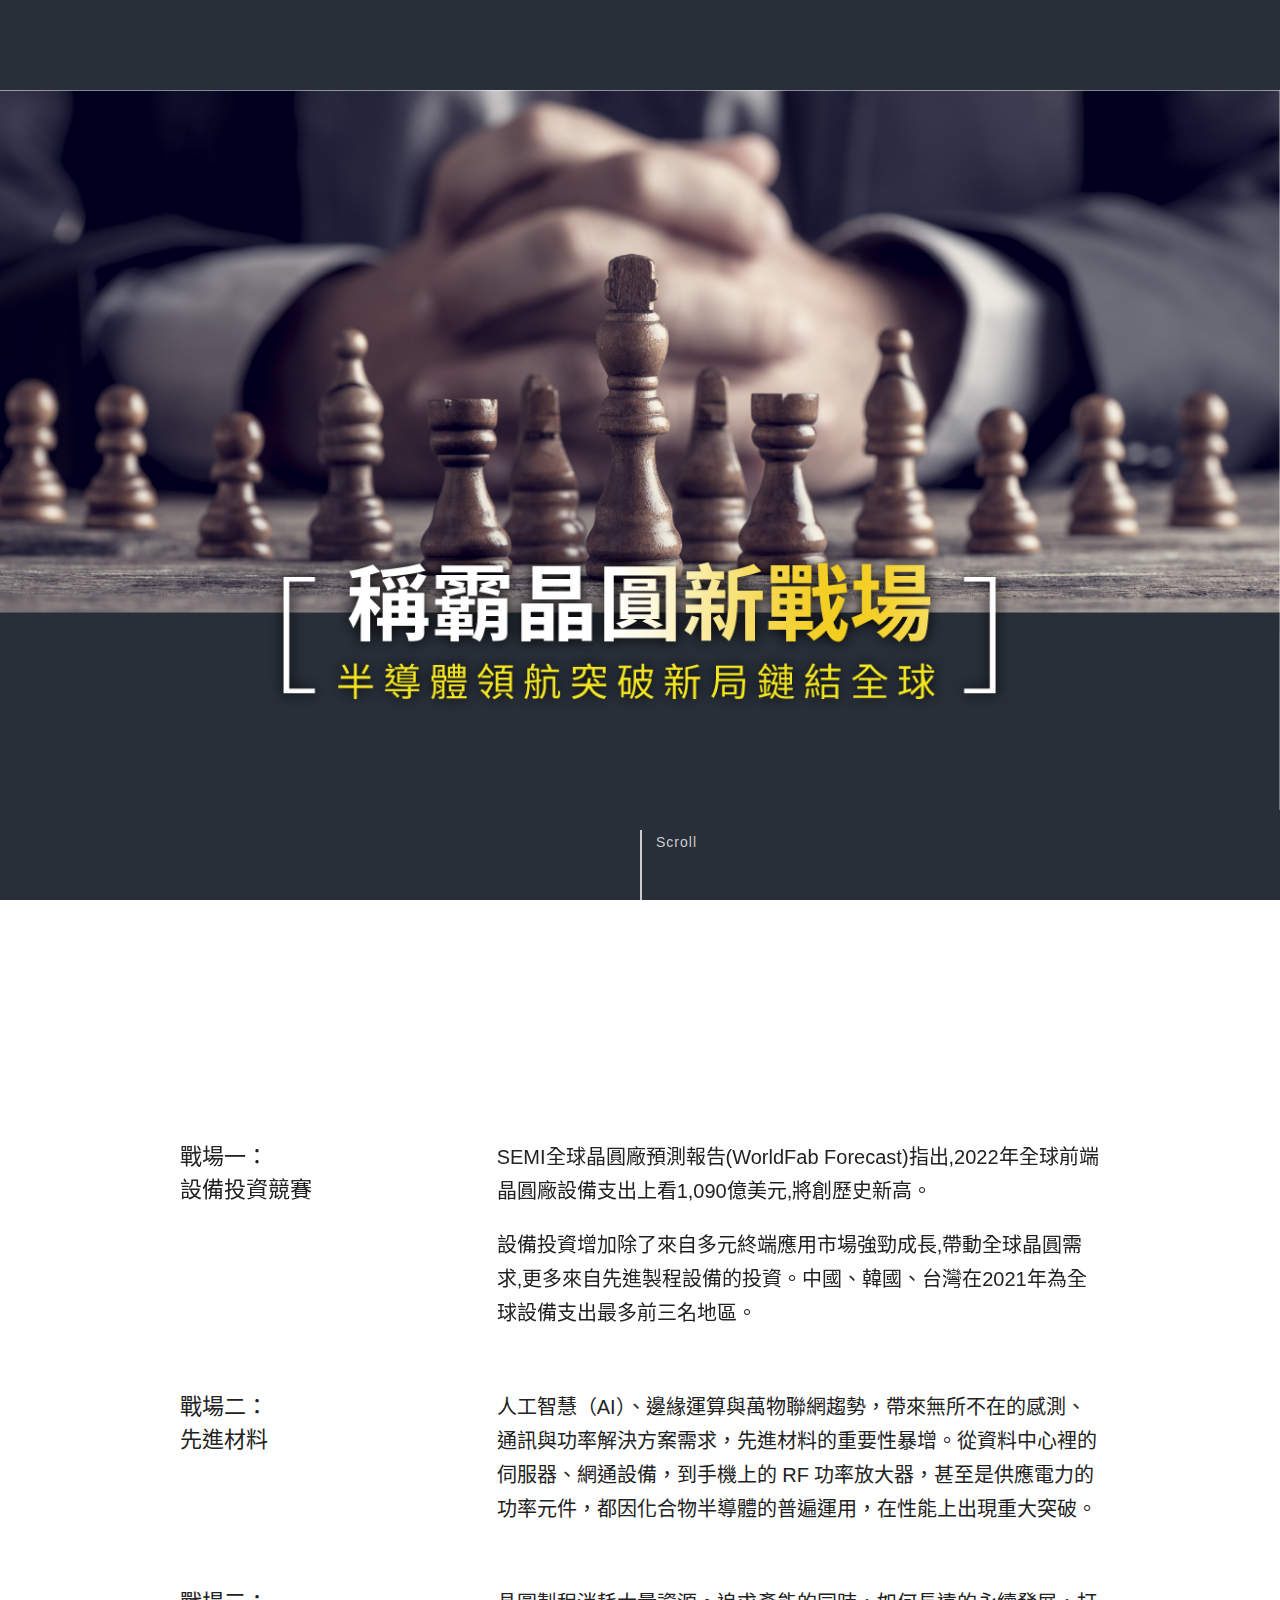
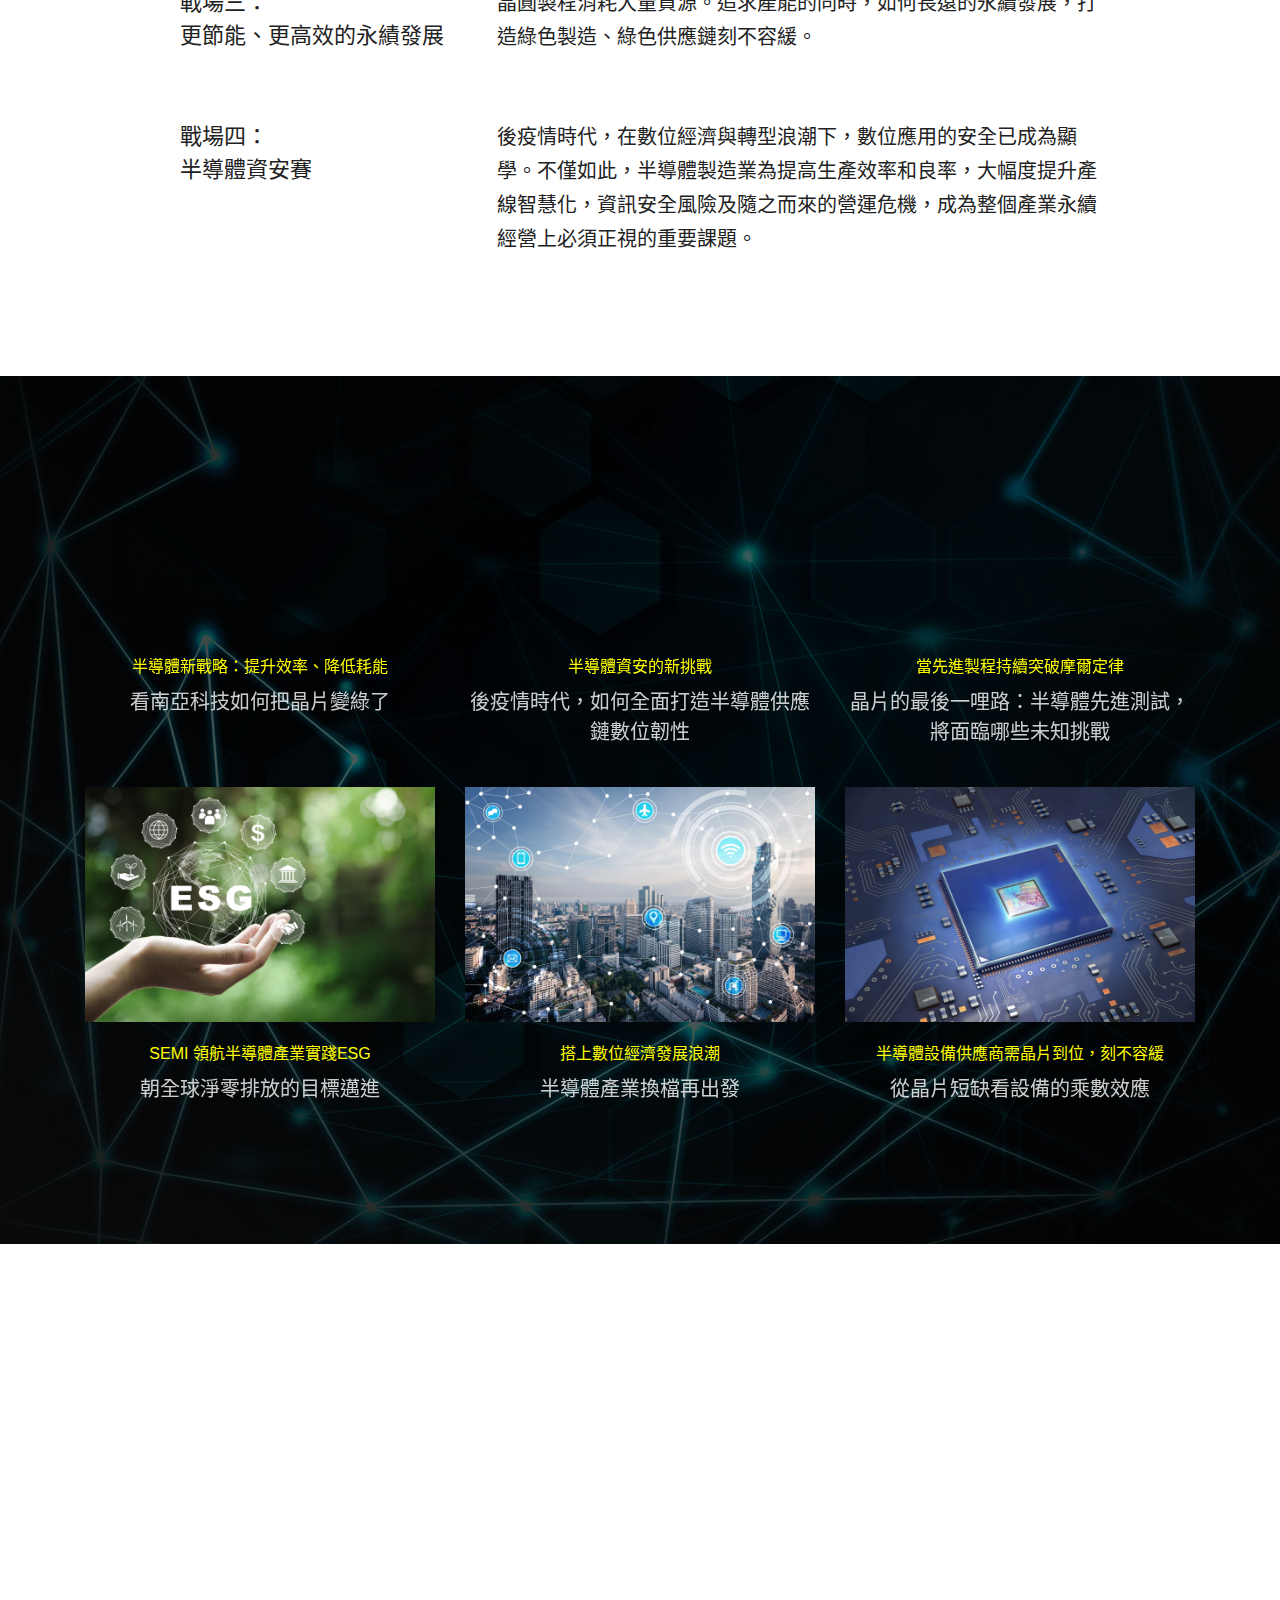
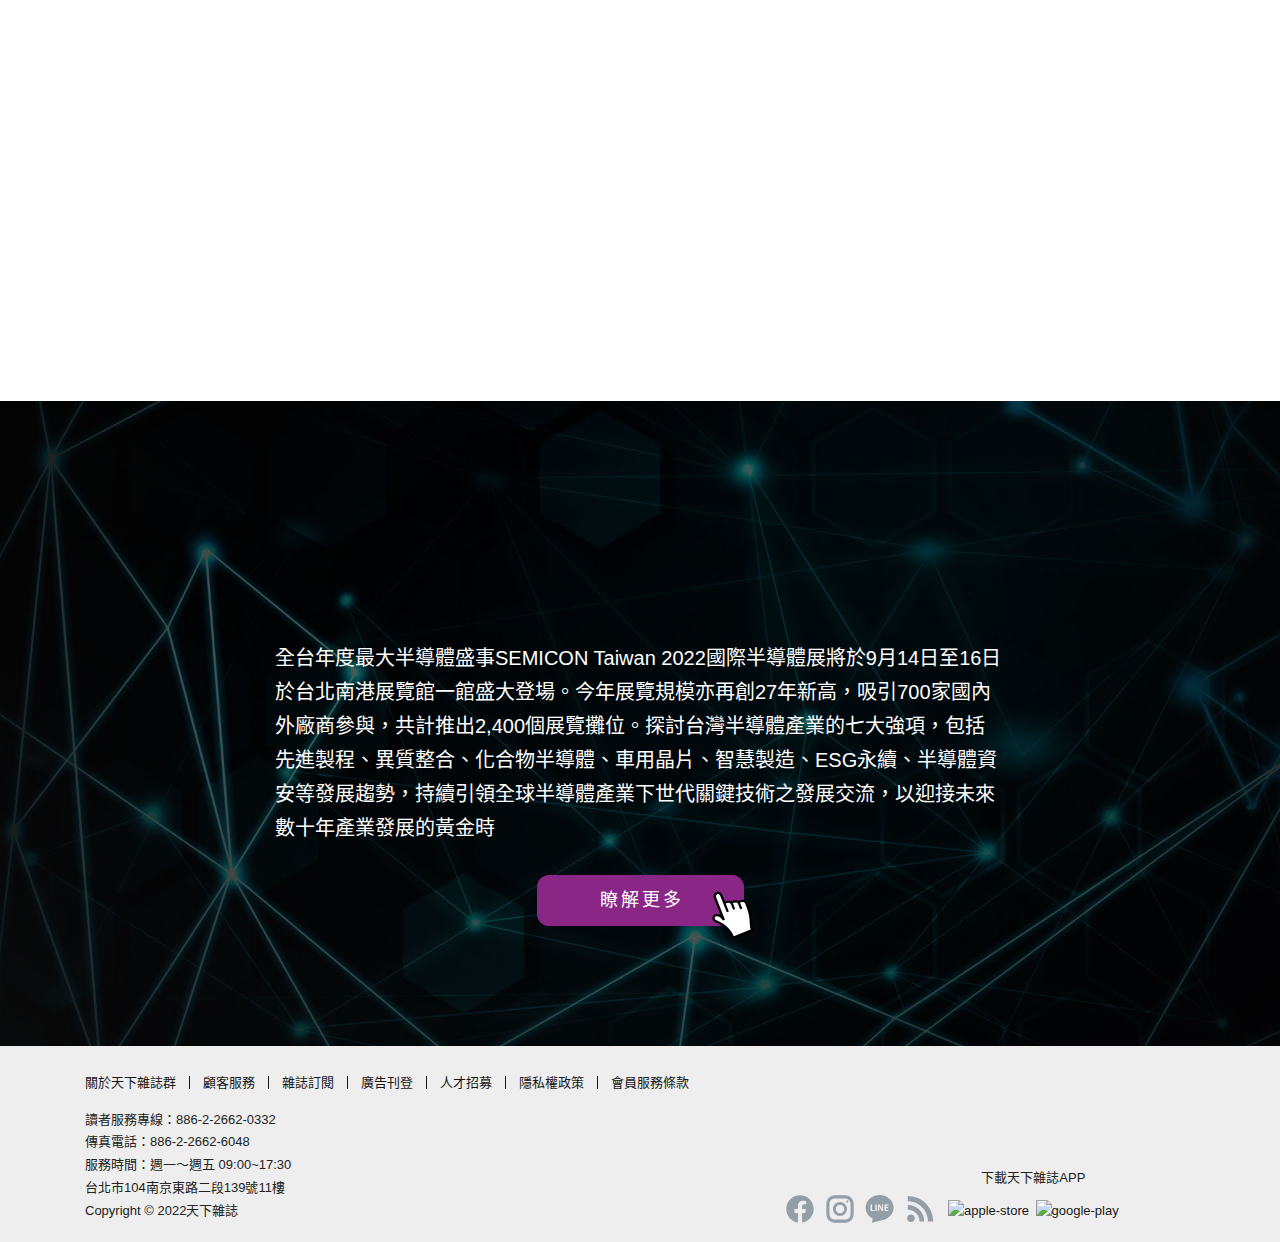
==== commit 9a26884b: "第三次修改" ====
--- a/index.html
+++ b/index.html
@@ -125,27 +125,42 @@
     <section class="section-chart">
       <div class="container">
         <div class="row">
-          <div class="col-md-8 offset-md-2">
+          <div class="col-md-10 offset-md-1">
             <h2 data-aos="fade-up" data-aos-duration="1500">四大關鍵戰場</h2>
             <div class="line"></div>
             <div class="text-wrap">
-              <h3>戰場一：設備投資競賽</h3>
-              <p>SEMI全球晶圓廠預測報告(WorldFab Forecast)指出,2022年全球前端晶圓廠設備支出上看1,090億美元,將創歷史新高。</p>
-              <p>設備投資增加除了來自多元終端應用市場強勁成長,帶動全球晶圓需求,更多來自先進製程設備的投資。中國、韓國、台灣在2021年為全球設備支出最多前三名地區。</p>
+              <div class="row">
+                <div class="col-md-4 item-center"> <h3><span>戰場一：</span><span>設備投資競賽</span></h3></div>
+                <div class="col-md-8">
+                  <p>SEMI全球晶圓廠預測報告(WorldFab Forecast)指出,2022年全球前端晶圓廠設備支出上看1,090億美元,將創歷史新高。</p>
+                  <p>設備投資增加除了來自多元終端應用市場強勁成長,帶動全球晶圓需求,更多來自先進製程設備的投資。中國、韓國、台灣在2021年為全球設備支出最多前三名地區。</p></div>
+              </div>
             </div>
             <div class="text-wrap">
-              <h3>戰場二：先進材料</h3>
-              <p>人工智慧（AI）、邊緣運算與萬物聯網趨勢，帶來無所不在的感測、通訊與功率解決方案需求，先進材料的重要性暴增。從資料中心裡的伺服器、網通設備，到手機上的 RF
-                功率放大器，甚至是供應電力的功率元件，都因化合物半導體的普遍運用，在性能上出現重大突破。</p>
+              <div class="row">
+                <div class="col-md-4 item-center"> <h3><span>戰場二：</span><span>先進材料</span></h3></div>
+                <div class="col-md-8">
+                  <p>人工智慧（AI）、邊緣運算與萬物聯網趨勢，帶來無所不在的感測、通訊與功率解決方案需求，先進材料的重要性暴增。從資料中心裡的伺服器、網通設備，到手機上的 RF
+                    功率放大器，甚至是供應電力的功率元件，都因化合物半導體的普遍運用，在性能上出現重大突破。</p>
+                  </div>
+              </div>
             </div>
             <div class="text-wrap">
-              <h3>戰場三：更節能、更高效的永績發展</h3>
-              <p>晶圓製程消耗大量資源。追求產能的同時，如何長遠的永續發展，打造綠色製造、綠色供應鏈刻不容緩。</p>
+              <div class="row">
+                <div class="col-md-4 item-center"> <h3><span>戰場三：</span><span>更節能、更高效的永績發展</span></h3></div>
+                <div class="col-md-8">
+                  <p>晶圓製程消耗大量資源。追求產能的同時，如何長遠的永續發展，打造綠色製造、綠色供應鏈刻不容緩。</p>
+                </div>
+              </div>
             </div>
             <div class="text-wrap">
-              <h3>戰場四：半導體資安</h3>
-              <p>後疫情時代，在數位經濟與轉型浪潮下，數位應用的安全已成為顯學。不僅如此，半導體製造業為提高生產效率和良率，大幅度提升產線智慧化，資訊安全風險及隨之而來的營運危機，成為整個產業永續經營上必須正視的重要課題。
-              </p>
+              <div class="row">
+                <div class="col-md-4 item-center"> <h3><span>戰場四：</span><span>半導體資安賽</span></h3></div>
+                <div class="col-md-8">
+                  <p>後疫情時代，在數位經濟與轉型浪潮下，數位應用的安全已成為顯學。不僅如此，半導體製造業為提高生產效率和良率，大幅度提升產線智慧化，資訊安全風險及隨之而來的營運危機，成為整個產業永續經營上必須正視的重要課題。
+                  </p>
+                </div>
+              </div>
             </div>
 
           </div>
@@ -166,8 +181,8 @@
                   <a href="https://www.cw.com.tw/article/5121696" target="_blank">
                     <img src="https://storage.googleapis.com/www-cw-com-tw/article/202206/article-62b3d03135301."
                       alt="">
-                    <h5>半導體新戰略1</h5>
-                    <h4>提升效率、降低耗能，南亞科技把晶片變綠了</h4>
+                    <h5>半導體新戰略：提升效率、降低耗能</h5>
+                    <h4>看南亞科技如何把晶片變綠了</h4>
                   </a>
                 </div>
               </div>
--- a/assets/css/style.min.css
+++ b/assets/css/style.min.css
@@ -1,2 +1,2 @@
-html,body{height:100%;min-height:100%}body{font-family:'roboto', 'Noto Sans TC', sans-serif;font-weight:400;font-style:normal;line-height:1.75;color:#222;background-color:#FFF;overflow-x:hidden;position:relative}section{padding:120px 0}@media only screen and (max-width: 768px){section{padding:60px 0}}a,a:hover{text-decoration:none;display:block}h1{font-size:32px;font-weight:500;line-height:1.5;margin-bottom:30px;margin-top:0;text-align:center}@media only screen and (max-width: 768px){h1{font-size:28px;line-height:1.3}}h2{font-size:37px;font-weight:600;line-height:1.5;letter-spacing:4px;text-indent:4px;margin-bottom:40px;margin-top:0;text-align:center}h2::after{content:" ";display:block;width:400px;height:2px;background-color:#d60c18;margin:auto;margin-top:12px}@media only screen and (max-width: 768px){h2{font-size:24px;line-height:1.4;margin-bottom:30px;font-weight:500}h2::after{width:250px}}h3{font-size:24px;font-weight:500;line-height:1.5;text-align:center}h4{font-size:20px;font-weight:300;line-height:1.5;text-align:center}p{font-size:20px;font-weight:300;line-height:1.7;margin-top:0px;margin-bottom:0px}@media only screen and (max-width: 768px){p{font-size:18px}}p+p{margin-top:30px}h6{font-size:17px;font-weight:200;line-height:1.5}a{-webkit-transition:.3s;transition:.3s}.mb-60{margin-bottom:60px}.main-kv{width:100%;height:100vh;overflow:hidden;position:relative}.main-kv .bgExample{width:100vw;height:100vh;background:#292f39 url("../images/kv.jpg") no-repeat center center;background-size:100%;-webkit-animation:grow infinite alternate ease-in 7s;animation:grow infinite alternate ease-in 7s;-webkit-animation-direction:normal;animation-direction:normal}@-webkit-keyframes grow{0%{-webkit-transform:scale(1.4);transform:scale(1.4)}100%{-webkit-transform:scale(1.8);transform:scale(1.8)}}@keyframes grow{0%{-webkit-transform:scale(1.4);transform:scale(1.4)}100%{-webkit-transform:scale(1.8);transform:scale(1.8)}}@media only screen and (max-width: 768px){.main-kv .bgExample{background:#292f39 url("../images/mb-kv.jpg") no-repeat center center;background-size:100%}@-webkit-keyframes grow{0%{-webkit-transform:scale(1);transform:scale(1)}100%{-webkit-transform:scale(1.3);transform:scale(1.3)}}@keyframes grow{0%{-webkit-transform:scale(1);transform:scale(1)}100%{-webkit-transform:scale(1.3);transform:scale(1.3)}}}.main-kv .kv-title{position:absolute;top:70%;left:50%;width:750px;-webkit-transform:translate(-50%, -50%);transform:translate(-50%, -50%);text-align:center}.main-kv .kv-title .kv-img{background:url("../images/kv.png") no-repeat;background-size:100% auto;width:100%}.main-kv .kv-title .kv-img::before{content:"";display:block;padding-top:23%}@media only screen and (max-width: 768px){.main-kv .kv-title{top:73%;width:80%}.main-kv .kv-title .kv-img{background:url("../images/mb-kv.png") no-repeat;background-size:100% auto;width:100%}.main-kv .kv-title .kv-img::before{content:"";display:block;padding-top:55%}}.main-kv .scroll-indicator{position:absolute;left:50%;bottom:0px}.main-kv .scroll-indicator .scroll{width:2px;height:70px;background-color:#ccc;position:relative;overflow:hidden}.main-kv .scroll-indicator .scroll .scroll-line{width:100%;height:100%;display:block;background:-webkit-gradient(linear, left top, left bottom, color-stop(50%, #575757), color-stop(50%, rgba(120,120,120,0)));background:linear-gradient(to bottom, #575757 50%, rgba(120,120,120,0) 50%);background-position:0 -70px;background-size:100% 200%;-webkit-animation:scrolldown 2s cubic-bezier(0.76, 0, 0.3, 1) forwards infinite;animation:scrolldown 2s cubic-bezier(0.76, 0, 0.3, 1) forwards infinite}.main-kv .scroll-indicator span{position:absolute;right:-55px;top:0;letter-spacing:1px;color:#ccc;font-size:14px}@-webkit-keyframes scrolldown{0%{background-position:0 -70px}75%{background-position:0 0}100%{background-position:0 70px}}@keyframes scrolldown{0%{background-position:0 -70px}75%{background-position:0 0}100%{background-position:0 70px}}.section-chart h2{color:#8a2786}.section-chart .text-wrap{margin-bottom:50px}.section-chart .chart{position:relative;margin:50px auto;font-size:12px}@media only screen and (min-width: 769px){.section-chart .chart{font-size:14px}}.section-chart .chart::before{content:'';display:block;width:100%;padding-top:53.5714285714%}.section-chart .chart .chart-y-axis-unit{position:absolute;top:0;left:0;display:-webkit-box;display:-ms-flexbox;display:flex;-webkit-box-align:center;-ms-flex-align:center;align-items:center;-webkit-box-pack:end;-ms-flex-pack:end;justify-content:flex-end;padding-right:10px;color:#4d4d4d}.section-chart .chart .chart-y-axis{position:absolute;top:10%;left:0;display:-webkit-box;display:-ms-flexbox;display:flex;-webkit-box-orient:vertical;-webkit-box-direction:reverse;-ms-flex-direction:column-reverse;flex-direction:column-reverse;-webkit-box-pack:justify;-ms-flex-pack:justify;justify-content:space-between;width:10%;height:90%;padding-right:10px;padding-bottom:calc(1.75em + 2px);color:#4d4d4d;text-align:right}@media only screen and (min-width: 769px){.section-chart .chart .chart-y-axis{width:12%}}.section-chart .chart .chart-y-axis .label{position:relative;-webkit-transform:translateY(50%);transform:translateY(50%)}.section-chart .chart .chart-y-axis-lineup{position:absolute;top:8%;left:10%;right:9%;height:2em;line-height:1;-webkit-transform:translateY(50%);transform:translateY(50%)}@media only screen and (min-width: 769px){.section-chart .chart .chart-y-axis-lineup{left:12%;right:10%;font-size:16px}}.section-chart .chart .chart-y-axis-lineup::before{content:'';display:block;position:absolute;top:50%;left:0;right:0;height:1px;background-color:#000;-webkit-transform:translateY(-50%);transform:translateY(-50%)}.section-chart .chart .chart-y-axis-lineup .text{position:absolute;top:50%;left:100%;width:45px;text-align:center;-webkit-transform:translateY(-50%);transform:translateY(-50%)}@media only screen and (min-width: 769px){.section-chart .chart .chart-y-axis-lineup .text{width:60px}}.section-chart .chart .chart-x-axis{position:absolute;bottom:0;left:10%;display:-webkit-box;display:-ms-flexbox;display:flex;width:81%;color:#4d4d4d;border-top:2px solid #000}@media only screen and (min-width: 769px){.section-chart .chart .chart-x-axis{left:12%;width:78%}}.section-chart .chart .chart-x-axis .label{width:20%;text-align:center}.section-chart .chart .chart-bar-group{position:absolute;top:8%;bottom:calc(1.75em + 2px);left:0;display:-webkit-box;display:-ms-flexbox;display:flex;width:100%;padding-left:10%;padding-right:9%}@media only screen and (min-width: 769px){.section-chart .chart .chart-bar-group{padding-left:12%;padding-right:10%}}.section-chart .chart .chart-bar-group .chart-bar{position:relative;width:20%;text-align:center}.section-chart .chart .chart-bar-group .chart-bar .bar{position:absolute;bottom:0;left:50%;width:74%;-webkit-transform:translateX(-50%);transform:translateX(-50%)}@media only screen and (min-width: 769px){.section-chart .chart .chart-bar-group .chart-bar .bar{font-size:16px}}.section-chart .chart .chart-bar-group .chart-bar .bar::before{content:'';display:block;position:absolute;bottom:0;width:100%;background-color:#8a2786}.section-chart .chart .chart-bar-group .chart-bar .text{position:absolute;left:0;right:0;bottom:100%;color:#8a2786;font-weight:bold;padding-bottom:10px;opacity:0}@media screen and (max-width: 390px){.section-chart .chart .chart-bar-group .chart-bar .text{-webkit-transform:scale(0.9);transform:scale(0.9);margin-right:-25%;margin-left:-25%}}.section-chart .chart .chart-bar-group .chart-bar.chart-bar-2019 .bar{height:48%}.section-chart .chart .chart-bar-group .chart-bar.chart-bar-2020 .bar{height:56%}.section-chart .chart .chart-bar-group .chart-bar.chart-bar-2021 .bar{height:78%}@media only screen and (min-width: 769px){.section-chart .chart .chart-bar-group .chart-bar.chart-bar-2021 .bar{height:86%}}@media only screen and (min-width: 769px) and (max-width: 1024px){.section-chart .chart .chart-bar-group .chart-bar.chart-bar-2021 .bar{height:82%}}.section-chart .chart .chart-bar-group .chart-bar.chart-bar-2022 .bar,.section-chart .chart .chart-bar-group .chart-bar.chart-bar-2023 .bar{height:96%}.section-chart .chart.aos-animate .chart-bar-group .chart-bar .bar::before{-webkit-animation:fillColor 0.5s alternate forwards linear;animation:fillColor 0.5s alternate forwards linear}.section-chart .chart.aos-animate .chart-bar-group .chart-bar .text{-webkit-animation:textFadeUp 0.5s alternate forwards linear;animation:textFadeUp 0.5s alternate forwards linear}.section-chart .chart.aos-animate .chart-bar-group .chart-bar.chart-bar-2019 .bar::before{-webkit-animation-delay:0s;animation-delay:0s}.section-chart .chart.aos-animate .chart-bar-group .chart-bar.chart-bar-2019 .text{-webkit-animation-delay:0.5s;animation-delay:0.5s}.section-chart .chart.aos-animate .chart-bar-group .chart-bar.chart-bar-2020 .bar::before{-webkit-animation-delay:0.5s;animation-delay:0.5s}.section-chart .chart.aos-animate .chart-bar-group .chart-bar.chart-bar-2020 .text{-webkit-animation-delay:1s;animation-delay:1s}.section-chart .chart.aos-animate .chart-bar-group .chart-bar.chart-bar-2021 .bar::before{-webkit-animation-delay:1s;animation-delay:1s}.section-chart .chart.aos-animate .chart-bar-group .chart-bar.chart-bar-2021 .text{-webkit-animation-delay:1.5s;animation-delay:1.5s}.section-chart .chart.aos-animate .chart-bar-group .chart-bar.chart-bar-2022 .bar::before{-webkit-animation-delay:1.5s;animation-delay:1.5s}.section-chart .chart.aos-animate .chart-bar-group .chart-bar.chart-bar-2022 .text{-webkit-animation-delay:2s;animation-delay:2s}.section-chart .chart.aos-animate .chart-bar-group .chart-bar.chart-bar-2023 .bar::before{-webkit-animation-delay:2s;animation-delay:2s}.section-chart .chart.aos-animate .chart-bar-group .chart-bar.chart-bar-2023 .text{-webkit-animation-delay:2.5s;animation-delay:2.5s}@-webkit-keyframes fillColor{0%{height:0%}100%{height:100%}}@keyframes fillColor{0%{height:0%}100%{height:100%}}@-webkit-keyframes textFadeUp{0%{opacity:0}100%{opacity:1}}@keyframes textFadeUp{0%{opacity:0}100%{opacity:1}}.section-article{background:url(../images/bg.jpg) center no-repeat;background-size:cover;color:#fff}@media only screen and (min-width: 769px) and (max-width: 1024px){.section-article .your-class{padding:0 10px}}@media only screen and (max-width: 768px){.section-article .your-class{padding:0 20px}}.section-article .article-item a{color:#fff;margin:20px auto}.section-article .article-item a h5{color:#ff0;text-align:center;font-size:15px;font-weight:600;line-height:1.5}.section-article .article-item a h4{opacity:.8;-webkit-transition:.2s;transition:.2s}@media only screen and (max-width: 768px){.section-article .article-item a h4{opacity:1;font-weight:400}}.section-article .article-item a img{display:block;width:100%;margin-bottom:20px;-webkit-filter:grayscale(20%);filter:grayscale(20%);-webkit-transition:.2s;transition:.2s}.section-article .article-item a:hover img{-webkit-filter:grayscale(0%);filter:grayscale(0%);-webkit-transition:.2s;transition:.2s}.section-article .article-item a:hover h4{opacity:1;-webkit-transition:.2s;transition:.2s}.section-info{background:url(../images/bg.jpg) center no-repeat;background-size:cover;color:#fff}.section-info .more{text-align:center;margin-top:30px}.section-info .more a{background-color:#8a2786;border-radius:12px;display:inline-block;color:#fff;font-size:18px;padding:10px 60px;letter-spacing:3px;text-indent:3px;position:relative;-webkit-transition:.3s;transition:.3s}.section-info .more a::after{display:inline-block;content:url(../images/point.svg);width:50px;position:absolute;right:-10px;top:15px}.section-info .more a:hover{-webkit-transition:.3s;transition:.3s;background-color:#d60c18}footer{width:100%;padding-top:30px;padding-bottom:20px;font-size:.8125rem;background-color:#eee}.flex{display:-webkit-box;display:-ms-flexbox;display:flex;-ms-flex-wrap:wrap;flex-wrap:wrap}.justify-between{-webkit-box-pack:justify;-ms-flex-pack:justify;justify-content:space-between}.list-reset{list-style:none;padding:0;margin:0}footer .copyright{position:relative;width:calc(100% - 460px);z-index:1}footer .copyright__cwlink{margin-bottom:1.5em;margin-right:-460px}footer .copyright__cwlink li:first-child{padding-left:0;border-left:0}footer .copyright__cwlink li{padding:0 1em;line-height:1;border-left:1px solid #171717}footer a{color:#171717}footer a:hover{color:#d60c18}footer .imglink{width:410px}footer .imglink__sns{font-size:30px}footer .imglink__sns li:first-child{margin-left:0}footer .imglink__sns li{margin-left:0.33333em;line-height:1}footer .imglink__sns li a{text-decoration:none;width:30px;height:30px}a.sns{display:block;color:#939ea7}footer .imglink{-webkit-box-align:end;-ms-flex-align:end;align-items:flex-end}footer .imglink__app{margin-left:1em}footer .imglink__app__title{margin-bottom:0.75em;text-align:center}footer .imglink__app__img li+li{margin-left:0.5em}footer .copyright__contact span{display:block;padding-right:1em}@media only screen and (max-width: 768px){footer>.container>.flex{-webkit-box-orient:vertical;-webkit-box-direction:normal;-ms-flex-direction:column;flex-direction:column}footer .copyright{-webkit-box-ordinal-group:3;-ms-flex-order:2;order:2;width:100%}footer .imglink{-webkit-box-ordinal-group:2;-ms-flex-order:1;order:1;-webkit-box-orient:vertical;-webkit-box-direction:normal;-ms-flex-direction:column;flex-direction:column;-webkit-box-align:start;-ms-flex-align:start;align-items:flex-start;width:100%}footer .imglink__app{margin-top:1em;margin-bottom:1em;margin-left:0}footer .imglink__app__title{text-align:left}footer .copyright__cwlink{display:none}footer .copyright__contact span:nth-child(4){margin-top:1em}}
+html,body{height:100%;min-height:100%}body{font-family:'roboto', 'Noto Sans TC', sans-serif;font-weight:400;font-style:normal;line-height:1.75;color:#222;background-color:#FFF;overflow-x:hidden;position:relative}section{padding:120px 0}@media only screen and (max-width: 768px){section{padding:60px 0}}a,a:hover{text-decoration:none;display:block}h1{font-size:32px;font-weight:500;line-height:1.5;margin-bottom:30px;margin-top:0;text-align:center}@media only screen and (max-width: 768px){h1{font-size:28px;line-height:1.3}}h2{font-size:37px;font-weight:600;line-height:1.5;letter-spacing:4px;text-indent:4px;margin-bottom:50px;margin-top:0;text-align:center}h2::after{content:" ";display:block;width:400px;height:2px;background-color:#d60c18;margin:auto;margin-top:12px}@media only screen and (max-width: 768px){h2{font-size:24px;line-height:1.4;margin-bottom:30px;font-weight:500}h2::after{width:250px}}h3{font-size:22px;font-weight:500;line-height:1.5}h4{font-size:20px;font-weight:300;line-height:1.5;text-align:center}p{font-size:20px;font-weight:300;line-height:1.7;margin-top:0px;margin-bottom:0px}@media only screen and (max-width: 768px){p{font-size:18px}}p+p{margin-top:20px}h6{font-size:17px;font-weight:200;line-height:1.5}a{-webkit-transition:.3s;transition:.3s}.mb-60{margin-bottom:60px}.main-kv{width:100%;height:100vh;overflow:hidden;position:relative}.main-kv .bgExample{width:100vw;height:100vh;background:#292f39 url("../images/kv.jpg") no-repeat center center;background-size:100%;-webkit-animation:grow infinite alternate ease-in 7s;animation:grow infinite alternate ease-in 7s;-webkit-animation-direction:normal;animation-direction:normal}@-webkit-keyframes grow{0%{-webkit-transform:scale(1.4);transform:scale(1.4)}100%{-webkit-transform:scale(1.8);transform:scale(1.8)}}@keyframes grow{0%{-webkit-transform:scale(1.4);transform:scale(1.4)}100%{-webkit-transform:scale(1.8);transform:scale(1.8)}}@media only screen and (max-width: 768px){.main-kv .bgExample{background:#292f39 url("../images/mb-kv.jpg") no-repeat center center;background-size:100%}@-webkit-keyframes grow{0%{-webkit-transform:scale(1);transform:scale(1)}100%{-webkit-transform:scale(1.3);transform:scale(1.3)}}@keyframes grow{0%{-webkit-transform:scale(1);transform:scale(1)}100%{-webkit-transform:scale(1.3);transform:scale(1.3)}}}.main-kv .kv-title{position:absolute;top:70%;left:50%;width:750px;-webkit-transform:translate(-50%, -50%);transform:translate(-50%, -50%);text-align:center}.main-kv .kv-title .kv-img{background:url("../images/kv.gif") no-repeat;background-size:100% auto;width:100%}.main-kv .kv-title .kv-img::before{content:"";display:block;padding-top:23%}@media only screen and (max-width: 768px){.main-kv .kv-title{top:73%;width:80%}.main-kv .kv-title .kv-img{background:url("../images/mb-kv.gif") no-repeat;background-size:100% auto;width:100%}.main-kv .kv-title .kv-img::before{content:"";display:block;padding-top:55%}}.main-kv .scroll-indicator{position:absolute;left:50%;bottom:0px}.main-kv .scroll-indicator .scroll{width:2px;height:70px;background-color:#ccc;position:relative;overflow:hidden}.main-kv .scroll-indicator .scroll .scroll-line{width:100%;height:100%;display:block;background:-webkit-gradient(linear, left top, left bottom, color-stop(50%, #575757), color-stop(50%, rgba(120,120,120,0)));background:linear-gradient(to bottom, #575757 50%, rgba(120,120,120,0) 50%);background-position:0 -70px;background-size:100% 200%;-webkit-animation:scrolldown 2s cubic-bezier(0.76, 0, 0.3, 1) forwards infinite;animation:scrolldown 2s cubic-bezier(0.76, 0, 0.3, 1) forwards infinite}.main-kv .scroll-indicator span{position:absolute;right:-55px;top:0;letter-spacing:1px;color:#ccc;font-size:14px}@-webkit-keyframes scrolldown{0%{background-position:0 -70px}75%{background-position:0 0}100%{background-position:0 70px}}@keyframes scrolldown{0%{background-position:0 -70px}75%{background-position:0 0}100%{background-position:0 70px}}.section-chart h2{color:#8a2786}.section-chart .text-wrap .item-center span{display:block}@media only screen and (max-width: 768px){.section-chart .text-wrap .item-center span{display:inline}}.section-chart .text-wrap+.text-wrap{margin-top:60px}@-webkit-keyframes fillColor{0%{height:0%}100%{height:100%}}@keyframes fillColor{0%{height:0%}100%{height:100%}}@-webkit-keyframes textFadeUp{0%{opacity:0}100%{opacity:1}}@keyframes textFadeUp{0%{opacity:0}100%{opacity:1}}.section-article{background:url(../images/bg.jpg) center no-repeat;background-size:cover;color:#fff}@media only screen and (min-width: 769px) and (max-width: 1024px){.section-article .your-class{padding:0 10px}}@media only screen and (max-width: 768px){.section-article .your-class{padding:0 20px}}.section-article .article-item a{color:#fff;margin:20px auto}.section-article .article-item a h5{color:#ff0;text-align:center;font-size:16px;font-weight:500;line-height:1.5}.section-article .article-item a h4{opacity:.8;-webkit-transition:.2s;transition:.2s}@media only screen and (max-width: 768px){.section-article .article-item a h4{opacity:1;font-weight:400}}.section-article .article-item a img{display:block;width:100%;margin-bottom:20px;-webkit-filter:grayscale(20%);filter:grayscale(20%);-webkit-transition:.2s;transition:.2s}.section-article .article-item a:hover img{-webkit-filter:grayscale(0%);filter:grayscale(0%);-webkit-transition:.2s;transition:.2s}.section-article .article-item a:hover h4{opacity:1;-webkit-transition:.2s;transition:.2s}.section-info{background:url(../images/bg.jpg) center no-repeat;background-size:cover;color:#fff}.section-info .more{text-align:center;margin-top:30px}.section-info .more a{background-color:#8a2786;border-radius:12px;display:inline-block;color:#fff;font-size:18px;padding:10px 60px;letter-spacing:3px;text-indent:3px;position:relative;-webkit-transition:.3s;transition:.3s}.section-info .more a::after{display:inline-block;content:url(../images/point.svg);width:50px;position:absolute;right:-10px;top:15px}.section-info .more a:hover{-webkit-transition:.3s;transition:.3s;background-color:#d60c18}footer{width:100%;padding-top:30px;padding-bottom:20px;font-size:.8125rem;background-color:#eee}.flex{display:-webkit-box;display:-ms-flexbox;display:flex;-ms-flex-wrap:wrap;flex-wrap:wrap}.justify-between{-webkit-box-pack:justify;-ms-flex-pack:justify;justify-content:space-between}.list-reset{list-style:none;padding:0;margin:0}footer .copyright{position:relative;width:calc(100% - 460px);z-index:1}footer .copyright__cwlink{margin-bottom:1.5em;margin-right:-460px}footer .copyright__cwlink li:first-child{padding-left:0;border-left:0}footer .copyright__cwlink li{padding:0 1em;line-height:1;border-left:1px solid #171717}footer a{color:#171717}footer a:hover{color:#d60c18}footer .imglink{width:410px}footer .imglink__sns{font-size:30px}footer .imglink__sns li:first-child{margin-left:0}footer .imglink__sns li{margin-left:0.33333em;line-height:1}footer .imglink__sns li a{text-decoration:none;width:30px;height:30px}a.sns{display:block;color:#939ea7}footer .imglink{-webkit-box-align:end;-ms-flex-align:end;align-items:flex-end}footer .imglink__app{margin-left:1em}footer .imglink__app__title{margin-bottom:0.75em;text-align:center}footer .imglink__app__img li+li{margin-left:0.5em}footer .copyright__contact span{display:block;padding-right:1em}@media only screen and (max-width: 768px){footer>.container>.flex{-webkit-box-orient:vertical;-webkit-box-direction:normal;-ms-flex-direction:column;flex-direction:column}footer .copyright{-webkit-box-ordinal-group:3;-ms-flex-order:2;order:2;width:100%}footer .imglink{-webkit-box-ordinal-group:2;-ms-flex-order:1;order:1;-webkit-box-orient:vertical;-webkit-box-direction:normal;-ms-flex-direction:column;flex-direction:column;-webkit-box-align:start;-ms-flex-align:start;align-items:flex-start;width:100%}footer .imglink__app{margin-top:1em;margin-bottom:1em;margin-left:0}footer .imglink__app__title{text-align:left}footer .copyright__cwlink{display:none}footer .copyright__contact span:nth-child(4){margin-top:1em}}
 /*# sourceMappingURL=style.min.css.map */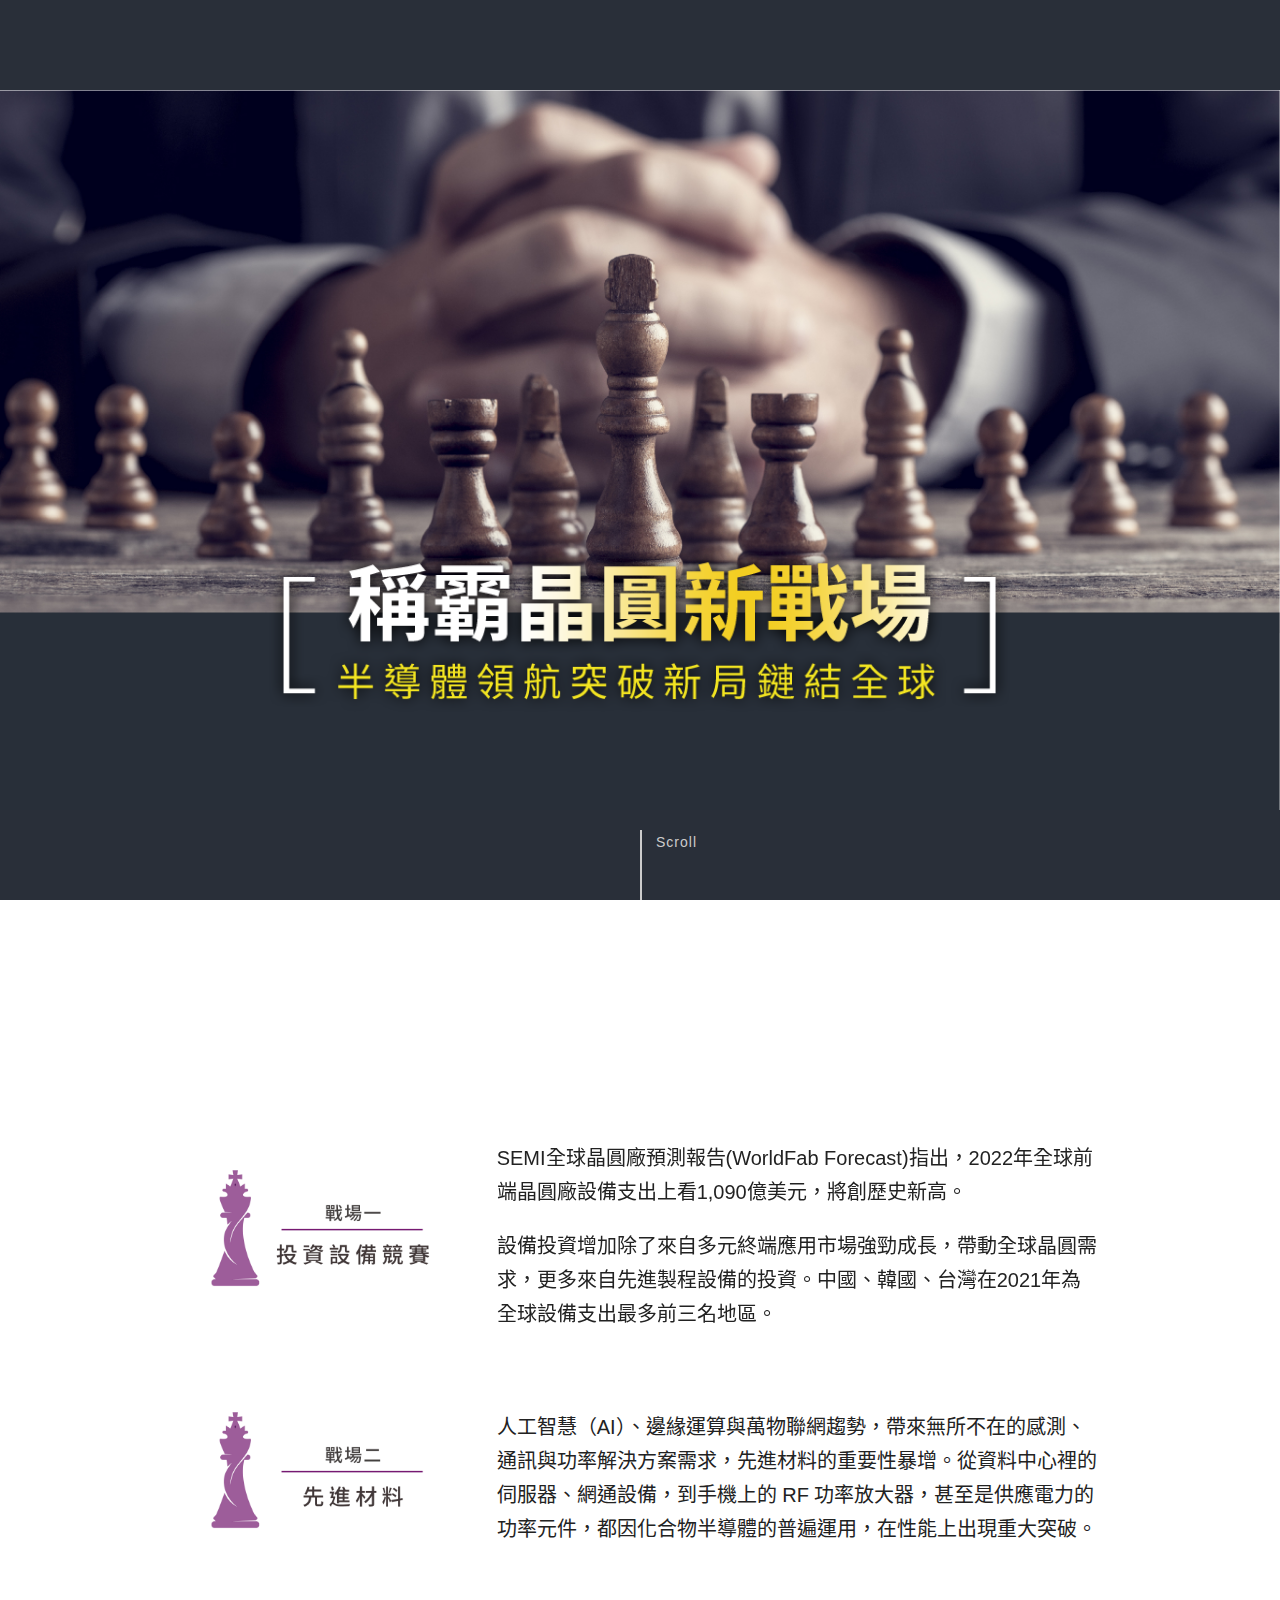
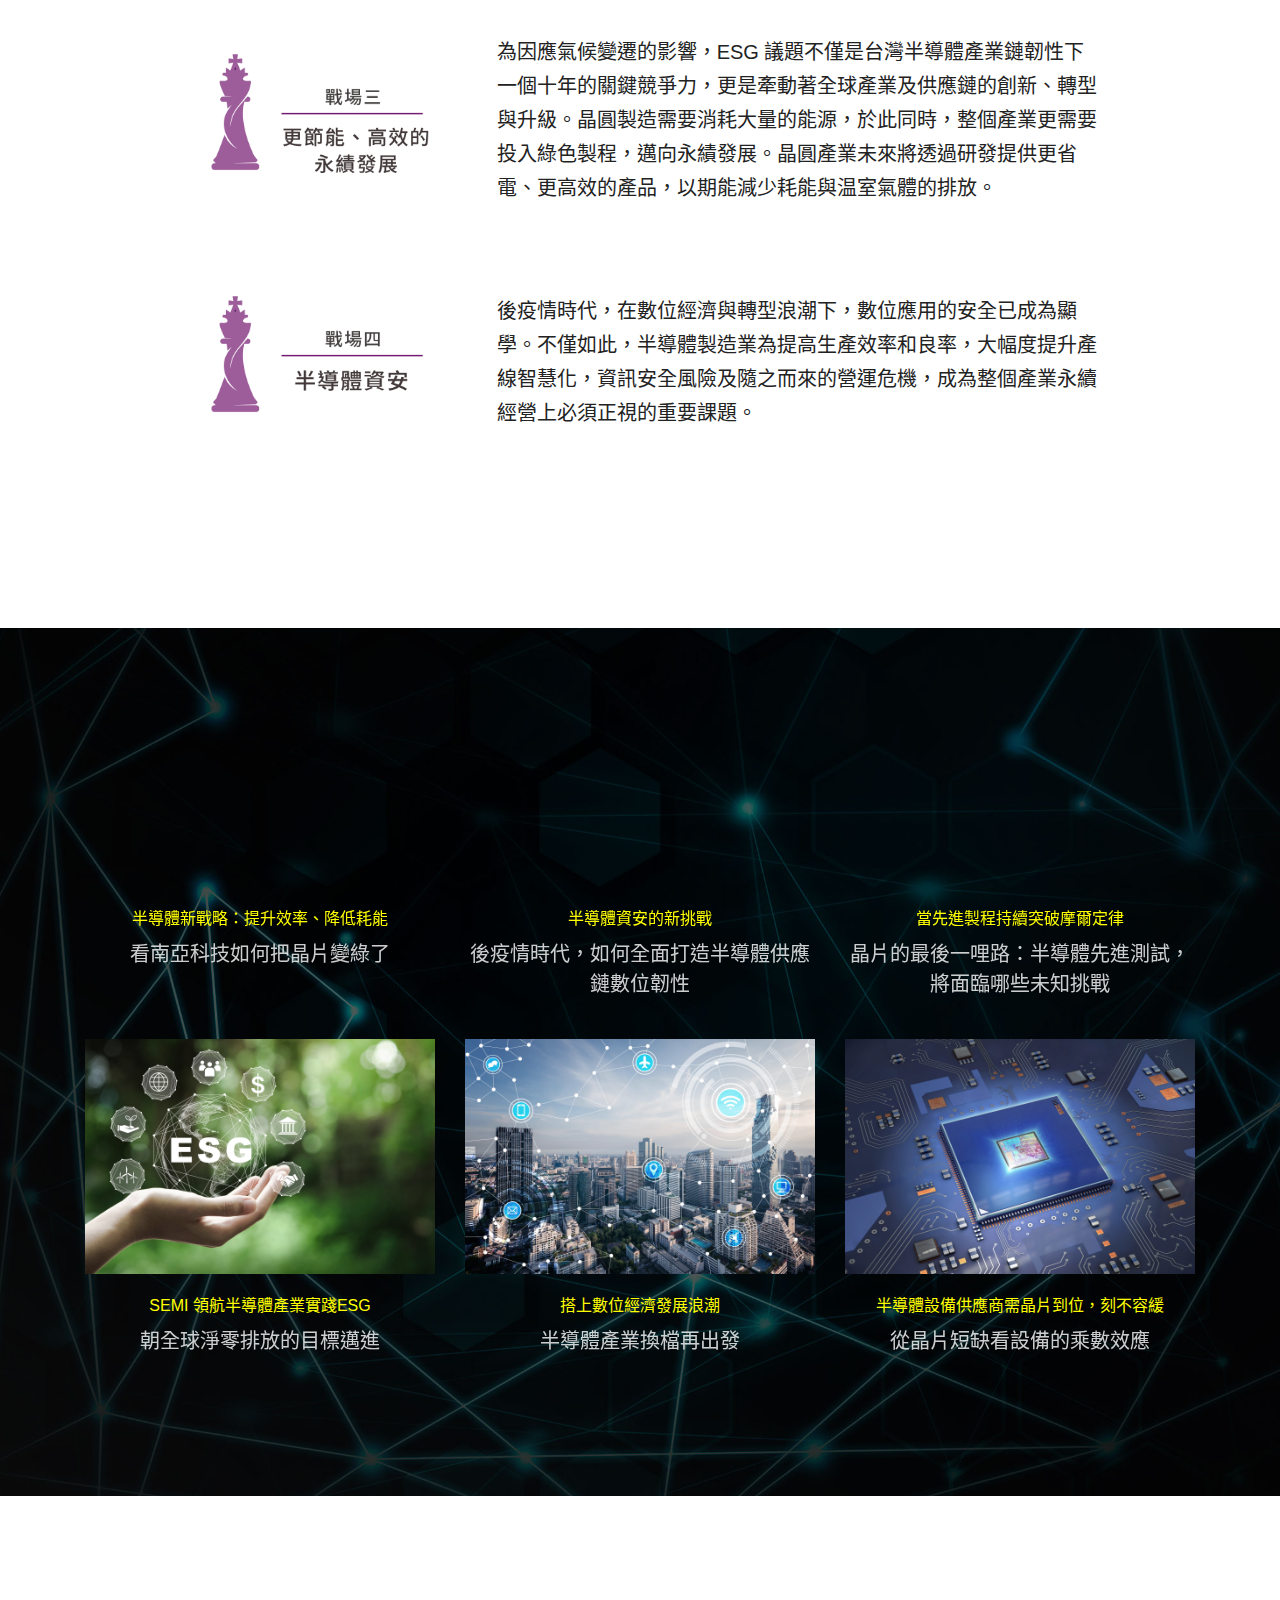
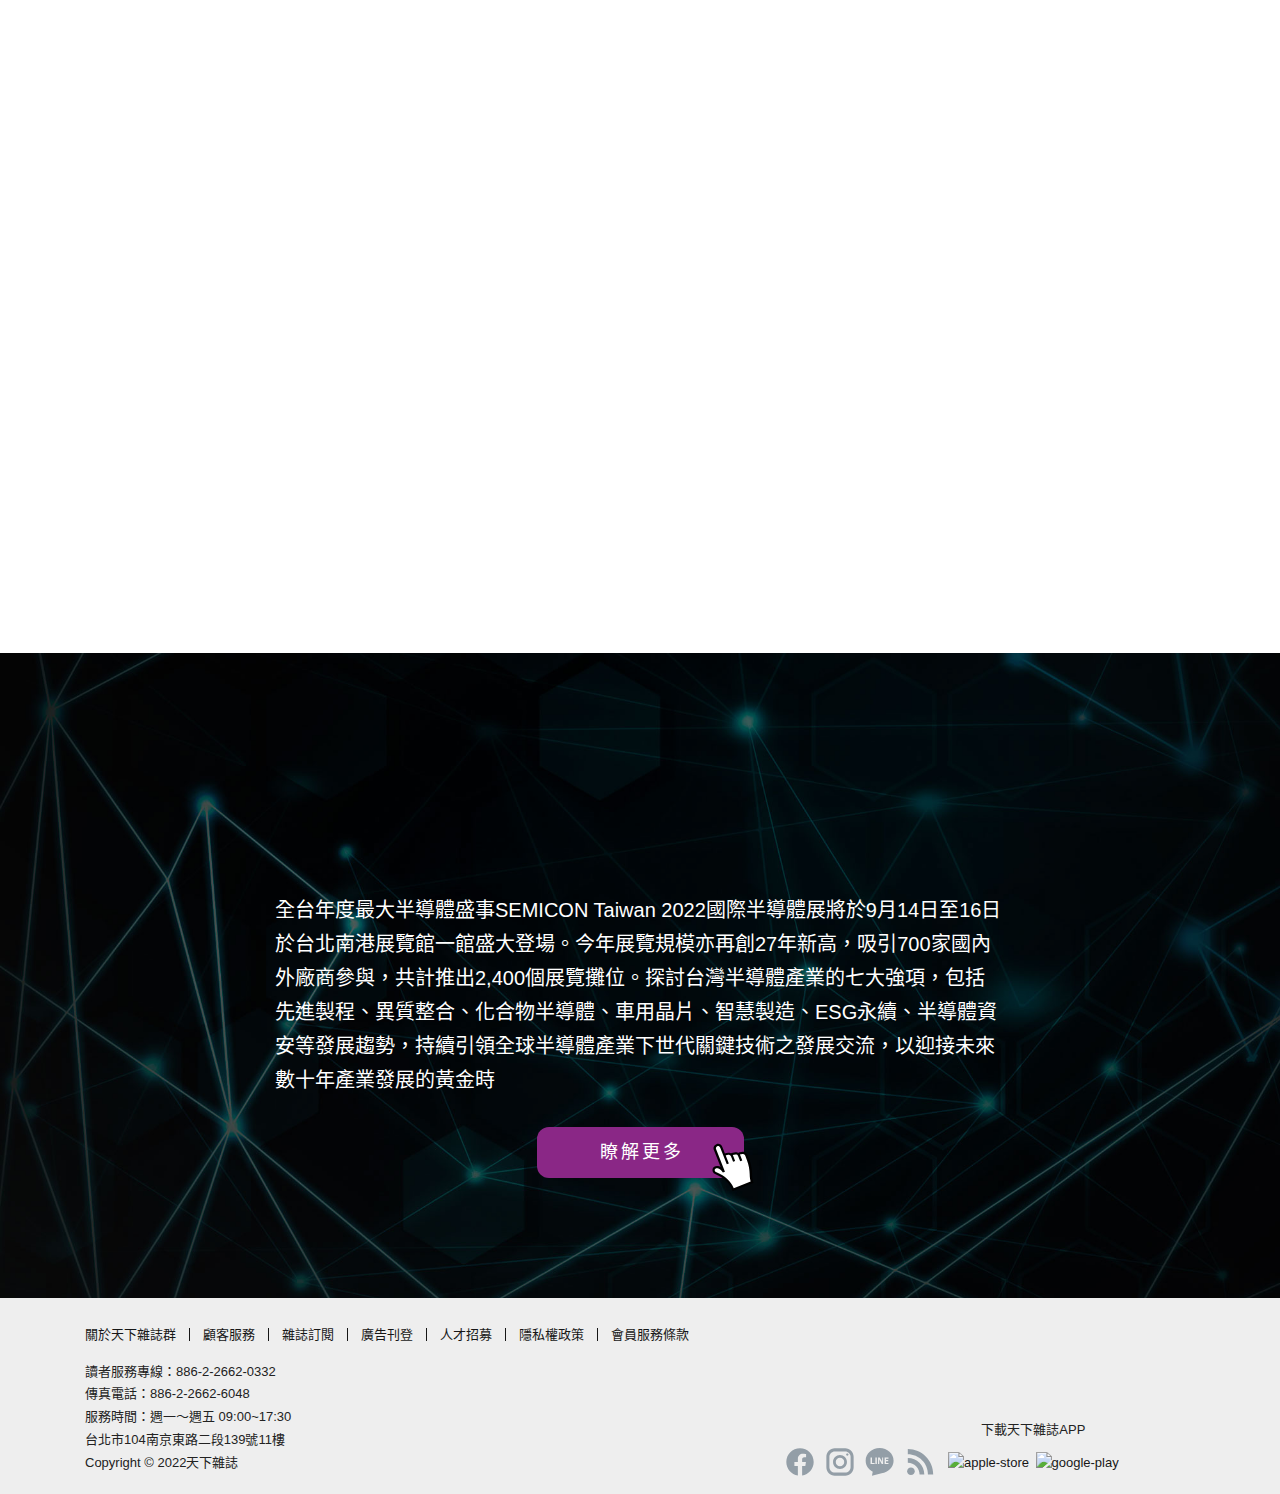
==== commit 3eb238c2: "第四次修改：第二屏文字排列" ====
--- a/index.html
+++ b/index.html
@@ -128,17 +128,19 @@
           <div class="col-md-10 offset-md-1">
             <h2 data-aos="fade-up" data-aos-duration="1500">四大關鍵戰場</h2>
             <div class="line"></div>
+            
             <div class="text-wrap">
-              <div class="row">
-                <div class="col-md-4 item-center"> <h3><span>戰場一：</span><span>設備投資競賽</span></h3></div>
+              <div class="row align-center">
+                <div class="col-md-4"><img src="assets/images/a1.jpg" alt=""></div>
                 <div class="col-md-8">
-                  <p>SEMI全球晶圓廠預測報告(WorldFab Forecast)指出,2022年全球前端晶圓廠設備支出上看1,090億美元,將創歷史新高。</p>
-                  <p>設備投資增加除了來自多元終端應用市場強勁成長,帶動全球晶圓需求,更多來自先進製程設備的投資。中國、韓國、台灣在2021年為全球設備支出最多前三名地區。</p></div>
+                  <p>SEMI全球晶圓廠預測報告(WorldFab Forecast)指出，2022年全球前端晶圓廠設備支出上看1,090億美元，將創歷史新高。</p>
+                  <p>設備投資增加除了來自多元終端應用市場強勁成長，帶動全球晶圓需求，更多來自先進製程設備的投資。中國、韓國、台灣在2021年為全球設備支出最多前三名地區。</p></div>
               </div>
             </div>
             <div class="text-wrap">
-              <div class="row">
-                <div class="col-md-4 item-center"> <h3><span>戰場二：</span><span>先進材料</span></h3></div>
+              <div class="row align-center">
+                <div class="col-md-4"><img src="assets/images/a2.jpg" alt=""></div>
+                <!-- <div class="col-md-4"> <h3><span>戰場二：</span><span>先進材料</span></h3></div> -->
                 <div class="col-md-8">
                   <p>人工智慧（AI）、邊緣運算與萬物聯網趨勢，帶來無所不在的感測、通訊與功率解決方案需求，先進材料的重要性暴增。從資料中心裡的伺服器、網通設備，到手機上的 RF
                     功率放大器，甚至是供應電力的功率元件，都因化合物半導體的普遍運用，在性能上出現重大突破。</p>
@@ -146,16 +148,18 @@
               </div>
             </div>
             <div class="text-wrap">
-              <div class="row">
-                <div class="col-md-4 item-center"> <h3><span>戰場三：</span><span>更節能、更高效的永績發展</span></h3></div>
+              <div class="row align-center">
+                <div class="col-md-4"><img src="assets/images/a3.jpg" alt=""></div>
+                <!-- <div class="col-md-4"> <h3><span>戰場三：</span><span>更節能、更高效的永績發展</span></h3></div> -->
                 <div class="col-md-8">
-                  <p>晶圓製程消耗大量資源。追求產能的同時，如何長遠的永續發展，打造綠色製造、綠色供應鏈刻不容緩。</p>
+                  <p>為因應氣候變遷的影響，ESG 議題不僅是台灣半導體產業鏈韌性下一個十年的關鍵競爭力，更是牽動著全球產業及供應鏈的創新、轉型與升級。晶圓製造需要消耗大量的能源，於此同時，整個產業更需要投入綠色製程，邁向永績發展。晶圓產業未來將透過研發提供更省電、更高效的產品，以期能減少耗能與温室氣體的排放。</p>
                 </div>
               </div>
             </div>
             <div class="text-wrap">
-              <div class="row">
-                <div class="col-md-4 item-center"> <h3><span>戰場四：</span><span>半導體資安賽</span></h3></div>
+              <div class="row align-center">
+                <div class="col-md-4"><img src="assets/images/a4.jpg" alt=""></div>
+                <!-- <div class="col-md-4"> <h3><span>戰場四：</span><span>半導體資安賽</span></h3></div> -->
                 <div class="col-md-8">
                   <p>後疫情時代，在數位經濟與轉型浪潮下，數位應用的安全已成為顯學。不僅如此，半導體製造業為提高生產效率和良率，大幅度提升產線智慧化，資訊安全風險及隨之而來的營運危機，成為整個產業永續經營上必須正視的重要課題。
                   </p>
--- a/assets/css/style.min.css
+++ b/assets/css/style.min.css
@@ -1,2 +1,2 @@
-html,body{height:100%;min-height:100%}body{font-family:'roboto', 'Noto Sans TC', sans-serif;font-weight:400;font-style:normal;line-height:1.75;color:#222;background-color:#FFF;overflow-x:hidden;position:relative}section{padding:120px 0}@media only screen and (max-width: 768px){section{padding:60px 0}}a,a:hover{text-decoration:none;display:block}h1{font-size:32px;font-weight:500;line-height:1.5;margin-bottom:30px;margin-top:0;text-align:center}@media only screen and (max-width: 768px){h1{font-size:28px;line-height:1.3}}h2{font-size:37px;font-weight:600;line-height:1.5;letter-spacing:4px;text-indent:4px;margin-bottom:50px;margin-top:0;text-align:center}h2::after{content:" ";display:block;width:400px;height:2px;background-color:#d60c18;margin:auto;margin-top:12px}@media only screen and (max-width: 768px){h2{font-size:24px;line-height:1.4;margin-bottom:30px;font-weight:500}h2::after{width:250px}}h3{font-size:22px;font-weight:500;line-height:1.5}h4{font-size:20px;font-weight:300;line-height:1.5;text-align:center}p{font-size:20px;font-weight:300;line-height:1.7;margin-top:0px;margin-bottom:0px}@media only screen and (max-width: 768px){p{font-size:18px}}p+p{margin-top:20px}h6{font-size:17px;font-weight:200;line-height:1.5}a{-webkit-transition:.3s;transition:.3s}.mb-60{margin-bottom:60px}.main-kv{width:100%;height:100vh;overflow:hidden;position:relative}.main-kv .bgExample{width:100vw;height:100vh;background:#292f39 url("../images/kv.jpg") no-repeat center center;background-size:100%;-webkit-animation:grow infinite alternate ease-in 7s;animation:grow infinite alternate ease-in 7s;-webkit-animation-direction:normal;animation-direction:normal}@-webkit-keyframes grow{0%{-webkit-transform:scale(1.4);transform:scale(1.4)}100%{-webkit-transform:scale(1.8);transform:scale(1.8)}}@keyframes grow{0%{-webkit-transform:scale(1.4);transform:scale(1.4)}100%{-webkit-transform:scale(1.8);transform:scale(1.8)}}@media only screen and (max-width: 768px){.main-kv .bgExample{background:#292f39 url("../images/mb-kv.jpg") no-repeat center center;background-size:100%}@-webkit-keyframes grow{0%{-webkit-transform:scale(1);transform:scale(1)}100%{-webkit-transform:scale(1.3);transform:scale(1.3)}}@keyframes grow{0%{-webkit-transform:scale(1);transform:scale(1)}100%{-webkit-transform:scale(1.3);transform:scale(1.3)}}}.main-kv .kv-title{position:absolute;top:70%;left:50%;width:750px;-webkit-transform:translate(-50%, -50%);transform:translate(-50%, -50%);text-align:center}.main-kv .kv-title .kv-img{background:url("../images/kv.gif") no-repeat;background-size:100% auto;width:100%}.main-kv .kv-title .kv-img::before{content:"";display:block;padding-top:23%}@media only screen and (max-width: 768px){.main-kv .kv-title{top:73%;width:80%}.main-kv .kv-title .kv-img{background:url("../images/mb-kv.gif") no-repeat;background-size:100% auto;width:100%}.main-kv .kv-title .kv-img::before{content:"";display:block;padding-top:55%}}.main-kv .scroll-indicator{position:absolute;left:50%;bottom:0px}.main-kv .scroll-indicator .scroll{width:2px;height:70px;background-color:#ccc;position:relative;overflow:hidden}.main-kv .scroll-indicator .scroll .scroll-line{width:100%;height:100%;display:block;background:-webkit-gradient(linear, left top, left bottom, color-stop(50%, #575757), color-stop(50%, rgba(120,120,120,0)));background:linear-gradient(to bottom, #575757 50%, rgba(120,120,120,0) 50%);background-position:0 -70px;background-size:100% 200%;-webkit-animation:scrolldown 2s cubic-bezier(0.76, 0, 0.3, 1) forwards infinite;animation:scrolldown 2s cubic-bezier(0.76, 0, 0.3, 1) forwards infinite}.main-kv .scroll-indicator span{position:absolute;right:-55px;top:0;letter-spacing:1px;color:#ccc;font-size:14px}@-webkit-keyframes scrolldown{0%{background-position:0 -70px}75%{background-position:0 0}100%{background-position:0 70px}}@keyframes scrolldown{0%{background-position:0 -70px}75%{background-position:0 0}100%{background-position:0 70px}}.section-chart h2{color:#8a2786}.section-chart .text-wrap .item-center span{display:block}@media only screen and (max-width: 768px){.section-chart .text-wrap .item-center span{display:inline}}.section-chart .text-wrap+.text-wrap{margin-top:60px}@-webkit-keyframes fillColor{0%{height:0%}100%{height:100%}}@keyframes fillColor{0%{height:0%}100%{height:100%}}@-webkit-keyframes textFadeUp{0%{opacity:0}100%{opacity:1}}@keyframes textFadeUp{0%{opacity:0}100%{opacity:1}}.section-article{background:url(../images/bg.jpg) center no-repeat;background-size:cover;color:#fff}@media only screen and (min-width: 769px) and (max-width: 1024px){.section-article .your-class{padding:0 10px}}@media only screen and (max-width: 768px){.section-article .your-class{padding:0 20px}}.section-article .article-item a{color:#fff;margin:20px auto}.section-article .article-item a h5{color:#ff0;text-align:center;font-size:16px;font-weight:500;line-height:1.5}.section-article .article-item a h4{opacity:.8;-webkit-transition:.2s;transition:.2s}@media only screen and (max-width: 768px){.section-article .article-item a h4{opacity:1;font-weight:400}}.section-article .article-item a img{display:block;width:100%;margin-bottom:20px;-webkit-filter:grayscale(20%);filter:grayscale(20%);-webkit-transition:.2s;transition:.2s}.section-article .article-item a:hover img{-webkit-filter:grayscale(0%);filter:grayscale(0%);-webkit-transition:.2s;transition:.2s}.section-article .article-item a:hover h4{opacity:1;-webkit-transition:.2s;transition:.2s}.section-info{background:url(../images/bg.jpg) center no-repeat;background-size:cover;color:#fff}.section-info .more{text-align:center;margin-top:30px}.section-info .more a{background-color:#8a2786;border-radius:12px;display:inline-block;color:#fff;font-size:18px;padding:10px 60px;letter-spacing:3px;text-indent:3px;position:relative;-webkit-transition:.3s;transition:.3s}.section-info .more a::after{display:inline-block;content:url(../images/point.svg);width:50px;position:absolute;right:-10px;top:15px}.section-info .more a:hover{-webkit-transition:.3s;transition:.3s;background-color:#d60c18}footer{width:100%;padding-top:30px;padding-bottom:20px;font-size:.8125rem;background-color:#eee}.flex{display:-webkit-box;display:-ms-flexbox;display:flex;-ms-flex-wrap:wrap;flex-wrap:wrap}.justify-between{-webkit-box-pack:justify;-ms-flex-pack:justify;justify-content:space-between}.list-reset{list-style:none;padding:0;margin:0}footer .copyright{position:relative;width:calc(100% - 460px);z-index:1}footer .copyright__cwlink{margin-bottom:1.5em;margin-right:-460px}footer .copyright__cwlink li:first-child{padding-left:0;border-left:0}footer .copyright__cwlink li{padding:0 1em;line-height:1;border-left:1px solid #171717}footer a{color:#171717}footer a:hover{color:#d60c18}footer .imglink{width:410px}footer .imglink__sns{font-size:30px}footer .imglink__sns li:first-child{margin-left:0}footer .imglink__sns li{margin-left:0.33333em;line-height:1}footer .imglink__sns li a{text-decoration:none;width:30px;height:30px}a.sns{display:block;color:#939ea7}footer .imglink{-webkit-box-align:end;-ms-flex-align:end;align-items:flex-end}footer .imglink__app{margin-left:1em}footer .imglink__app__title{margin-bottom:0.75em;text-align:center}footer .imglink__app__img li+li{margin-left:0.5em}footer .copyright__contact span{display:block;padding-right:1em}@media only screen and (max-width: 768px){footer>.container>.flex{-webkit-box-orient:vertical;-webkit-box-direction:normal;-ms-flex-direction:column;flex-direction:column}footer .copyright{-webkit-box-ordinal-group:3;-ms-flex-order:2;order:2;width:100%}footer .imglink{-webkit-box-ordinal-group:2;-ms-flex-order:1;order:1;-webkit-box-orient:vertical;-webkit-box-direction:normal;-ms-flex-direction:column;flex-direction:column;-webkit-box-align:start;-ms-flex-align:start;align-items:flex-start;width:100%}footer .imglink__app{margin-top:1em;margin-bottom:1em;margin-left:0}footer .imglink__app__title{text-align:left}footer .copyright__cwlink{display:none}footer .copyright__contact span:nth-child(4){margin-top:1em}}
+html,body{height:100%;min-height:100%}body{font-family:'roboto', 'Noto Sans TC', sans-serif;font-weight:400;font-style:normal;line-height:1.75;color:#222;background-color:#FFF;overflow-x:hidden;position:relative}section{padding:120px 0}@media only screen and (max-width: 768px){section{padding:60px 0}}a,a:hover{text-decoration:none;display:block}h1{font-size:32px;font-weight:500;line-height:1.5;margin-bottom:30px;margin-top:0;text-align:center}@media only screen and (max-width: 768px){h1{font-size:28px;line-height:1.3}}h2{font-size:37px;font-weight:600;line-height:1.5;letter-spacing:4px;text-indent:4px;margin-bottom:50px;margin-top:0;text-align:center}h2::after{content:" ";display:block;width:400px;height:2px;background-color:#d60c18;margin:auto;margin-top:12px}@media only screen and (max-width: 768px){h2{font-size:24px;line-height:1.4;margin-bottom:30px;font-weight:500}h2::after{width:250px}}h3{font-size:22px;font-weight:500;line-height:1.5}h4{font-size:20px;font-weight:300;line-height:1.5;text-align:center}p{font-size:20px;font-weight:300;line-height:1.7;margin-top:0px;margin-bottom:0px}@media only screen and (max-width: 768px){p{font-size:18px}}p+p{margin-top:20px}h6{font-size:17px;font-weight:200;line-height:1.5}a{-webkit-transition:.3s;transition:.3s}img{width:100%}.mb-60{margin-bottom:60px}.main-kv{width:100%;height:100vh;overflow:hidden;position:relative}.main-kv .bgExample{width:100vw;height:100vh;background:#292f39 url("../images/kv.jpg") no-repeat center center;background-size:100%;-webkit-animation:grow infinite alternate ease-in 7s;animation:grow infinite alternate ease-in 7s;-webkit-animation-direction:normal;animation-direction:normal}@-webkit-keyframes grow{0%{-webkit-transform:scale(1.4);transform:scale(1.4)}100%{-webkit-transform:scale(1.8);transform:scale(1.8)}}@keyframes grow{0%{-webkit-transform:scale(1.4);transform:scale(1.4)}100%{-webkit-transform:scale(1.8);transform:scale(1.8)}}@media only screen and (max-width: 768px){.main-kv .bgExample{background:#292f39 url("../images/mb-kv.jpg") no-repeat center center;background-size:100%}@-webkit-keyframes grow{0%{-webkit-transform:scale(1);transform:scale(1)}100%{-webkit-transform:scale(1.3);transform:scale(1.3)}}@keyframes grow{0%{-webkit-transform:scale(1);transform:scale(1)}100%{-webkit-transform:scale(1.3);transform:scale(1.3)}}}.main-kv .kv-title{position:absolute;top:70%;left:50%;width:750px;-webkit-transform:translate(-50%, -50%);transform:translate(-50%, -50%);text-align:center}.main-kv .kv-title .kv-img{background:url("../images/kv.gif") no-repeat;background-size:100% auto;width:100%}.main-kv .kv-title .kv-img::before{content:"";display:block;padding-top:23%}@media only screen and (max-width: 768px){.main-kv .kv-title{top:73%;width:80%}.main-kv .kv-title .kv-img{background:url("../images/mb-kv.gif") no-repeat;background-size:100% auto;width:100%}.main-kv .kv-title .kv-img::before{content:"";display:block;padding-top:55%}}.main-kv .scroll-indicator{position:absolute;left:50%;bottom:0px}.main-kv .scroll-indicator .scroll{width:2px;height:70px;background-color:#ccc;position:relative;overflow:hidden}.main-kv .scroll-indicator .scroll .scroll-line{width:100%;height:100%;display:block;background:-webkit-gradient(linear, left top, left bottom, color-stop(50%, #575757), color-stop(50%, rgba(120,120,120,0)));background:linear-gradient(to bottom, #575757 50%, rgba(120,120,120,0) 50%);background-position:0 -70px;background-size:100% 200%;-webkit-animation:scrolldown 2s cubic-bezier(0.76, 0, 0.3, 1) forwards infinite;animation:scrolldown 2s cubic-bezier(0.76, 0, 0.3, 1) forwards infinite}.main-kv .scroll-indicator span{position:absolute;right:-55px;top:0;letter-spacing:1px;color:#ccc;font-size:14px}@-webkit-keyframes scrolldown{0%{background-position:0 -70px}75%{background-position:0 0}100%{background-position:0 70px}}@keyframes scrolldown{0%{background-position:0 -70px}75%{background-position:0 0}100%{background-position:0 70px}}.section-chart h2{color:#8a2786}.section-chart .text-wrap{margin-bottom:50px}.section-chart .text-wrap .align-center{-webkit-box-align:center;-ms-flex-align:center;align-items:center}.section-chart .text-wrap .item-center span{display:block}@media only screen and (max-width: 768px){.section-chart .text-wrap .item-center span{display:inline}}@-webkit-keyframes fillColor{0%{height:0%}100%{height:100%}}@keyframes fillColor{0%{height:0%}100%{height:100%}}@-webkit-keyframes textFadeUp{0%{opacity:0}100%{opacity:1}}@keyframes textFadeUp{0%{opacity:0}100%{opacity:1}}.section-article{background:url(../images/bg.jpg) center no-repeat;background-size:cover;color:#fff}@media only screen and (min-width: 769px) and (max-width: 1024px){.section-article .your-class{padding:0 10px}}@media only screen and (max-width: 768px){.section-article .your-class{padding:0 20px}}.section-article .article-item a{color:#fff;margin:20px auto}.section-article .article-item a h5{color:#ff0;text-align:center;font-size:16px;font-weight:500;line-height:1.5}.section-article .article-item a h4{opacity:.8;-webkit-transition:.2s;transition:.2s}@media only screen and (max-width: 768px){.section-article .article-item a h4{opacity:1;font-weight:400}}.section-article .article-item a img{display:block;width:100%;margin-bottom:20px;-webkit-filter:grayscale(20%);filter:grayscale(20%);-webkit-transition:.2s;transition:.2s}.section-article .article-item a:hover img{-webkit-filter:grayscale(0%);filter:grayscale(0%);-webkit-transition:.2s;transition:.2s}.section-article .article-item a:hover h4{opacity:1;-webkit-transition:.2s;transition:.2s}.section-info{background:url(../images/bg.jpg) center no-repeat;background-size:cover;color:#fff}.section-info .more{text-align:center;margin-top:30px}.section-info .more a{background-color:#8a2786;border-radius:12px;display:inline-block;color:#fff;font-size:18px;padding:10px 60px;letter-spacing:3px;text-indent:3px;position:relative;-webkit-transition:.3s;transition:.3s}.section-info .more a::after{display:inline-block;content:url(../images/point.svg);width:50px;position:absolute;right:-10px;top:15px}.section-info .more a:hover{-webkit-transition:.3s;transition:.3s;background-color:#d60c18}footer{width:100%;padding-top:30px;padding-bottom:20px;font-size:.8125rem;background-color:#eee}.flex{display:-webkit-box;display:-ms-flexbox;display:flex;-ms-flex-wrap:wrap;flex-wrap:wrap}.justify-between{-webkit-box-pack:justify;-ms-flex-pack:justify;justify-content:space-between}.list-reset{list-style:none;padding:0;margin:0}footer .copyright{position:relative;width:calc(100% - 460px);z-index:1}footer .copyright__cwlink{margin-bottom:1.5em;margin-right:-460px}footer .copyright__cwlink li:first-child{padding-left:0;border-left:0}footer .copyright__cwlink li{padding:0 1em;line-height:1;border-left:1px solid #171717}footer a{color:#171717}footer a:hover{color:#d60c18}footer .imglink{width:410px}footer .imglink__sns{font-size:30px}footer .imglink__sns li:first-child{margin-left:0}footer .imglink__sns li{margin-left:0.33333em;line-height:1}footer .imglink__sns li a{text-decoration:none;width:30px;height:30px}a.sns{display:block;color:#939ea7}footer .imglink{-webkit-box-align:end;-ms-flex-align:end;align-items:flex-end}footer .imglink__app{margin-left:1em}footer .imglink__app__title{margin-bottom:0.75em;text-align:center}footer .imglink__app__img li+li{margin-left:0.5em}footer .copyright__contact span{display:block;padding-right:1em}@media only screen and (max-width: 768px){footer>.container>.flex{-webkit-box-orient:vertical;-webkit-box-direction:normal;-ms-flex-direction:column;flex-direction:column}footer .copyright{-webkit-box-ordinal-group:3;-ms-flex-order:2;order:2;width:100%}footer .imglink{-webkit-box-ordinal-group:2;-ms-flex-order:1;order:1;-webkit-box-orient:vertical;-webkit-box-direction:normal;-ms-flex-direction:column;flex-direction:column;-webkit-box-align:start;-ms-flex-align:start;align-items:flex-start;width:100%}footer .imglink__app{margin-top:1em;margin-bottom:1em;margin-left:0}footer .imglink__app__title{text-align:left}footer .copyright__cwlink{display:none}footer .copyright__contact span:nth-child(4){margin-top:1em}}
 /*# sourceMappingURL=style.min.css.map */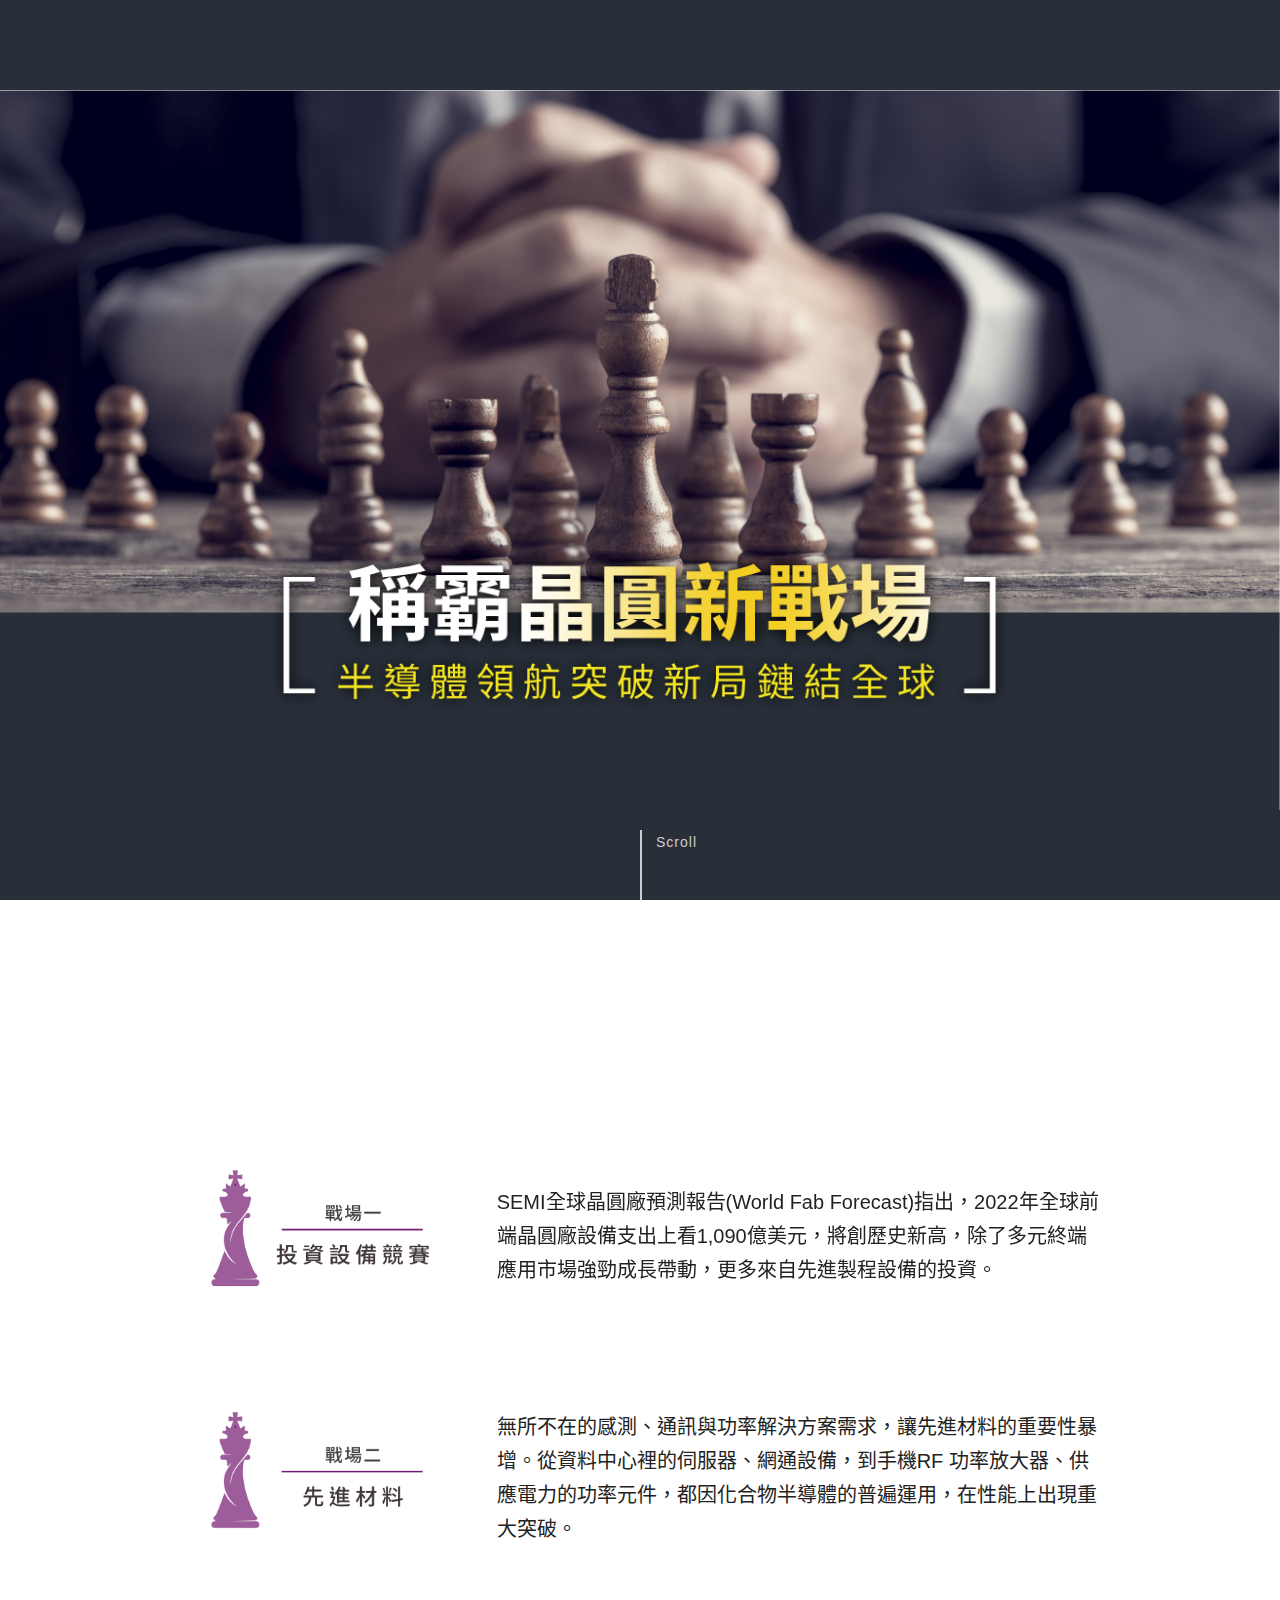
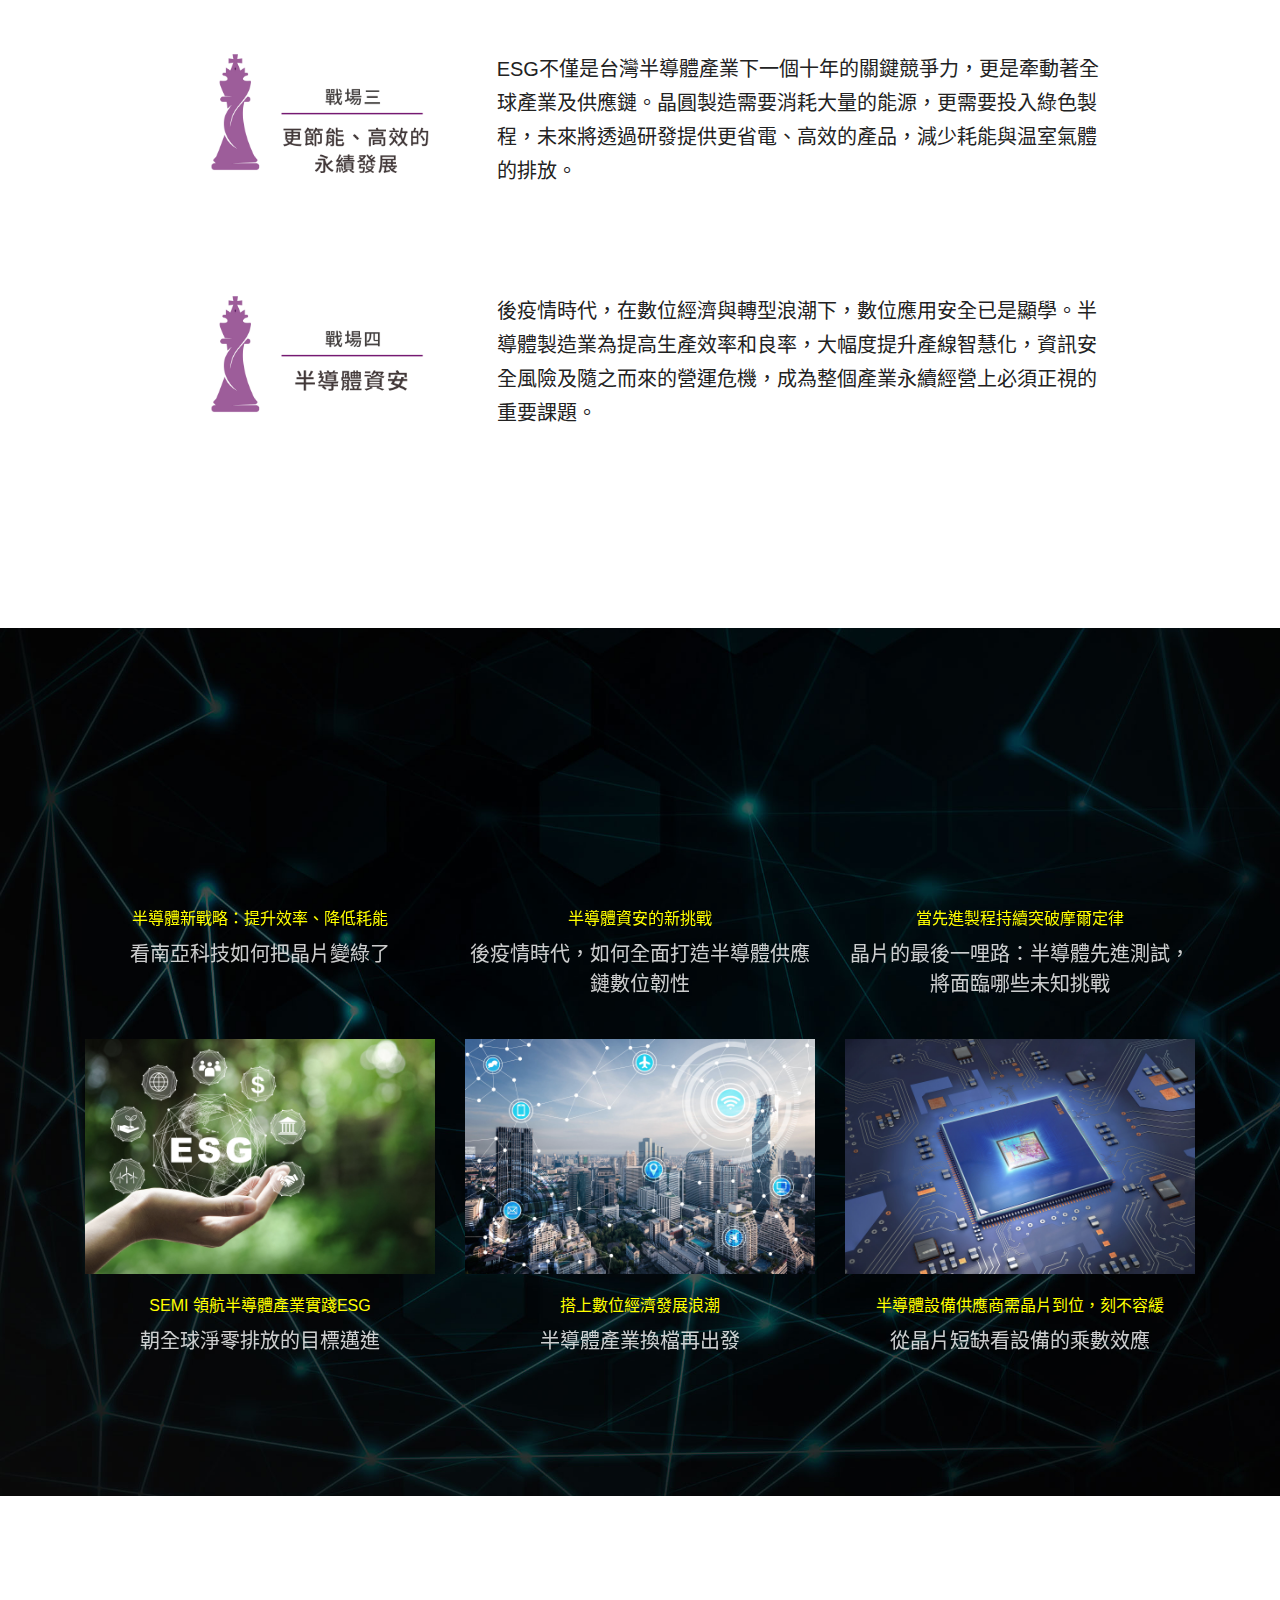
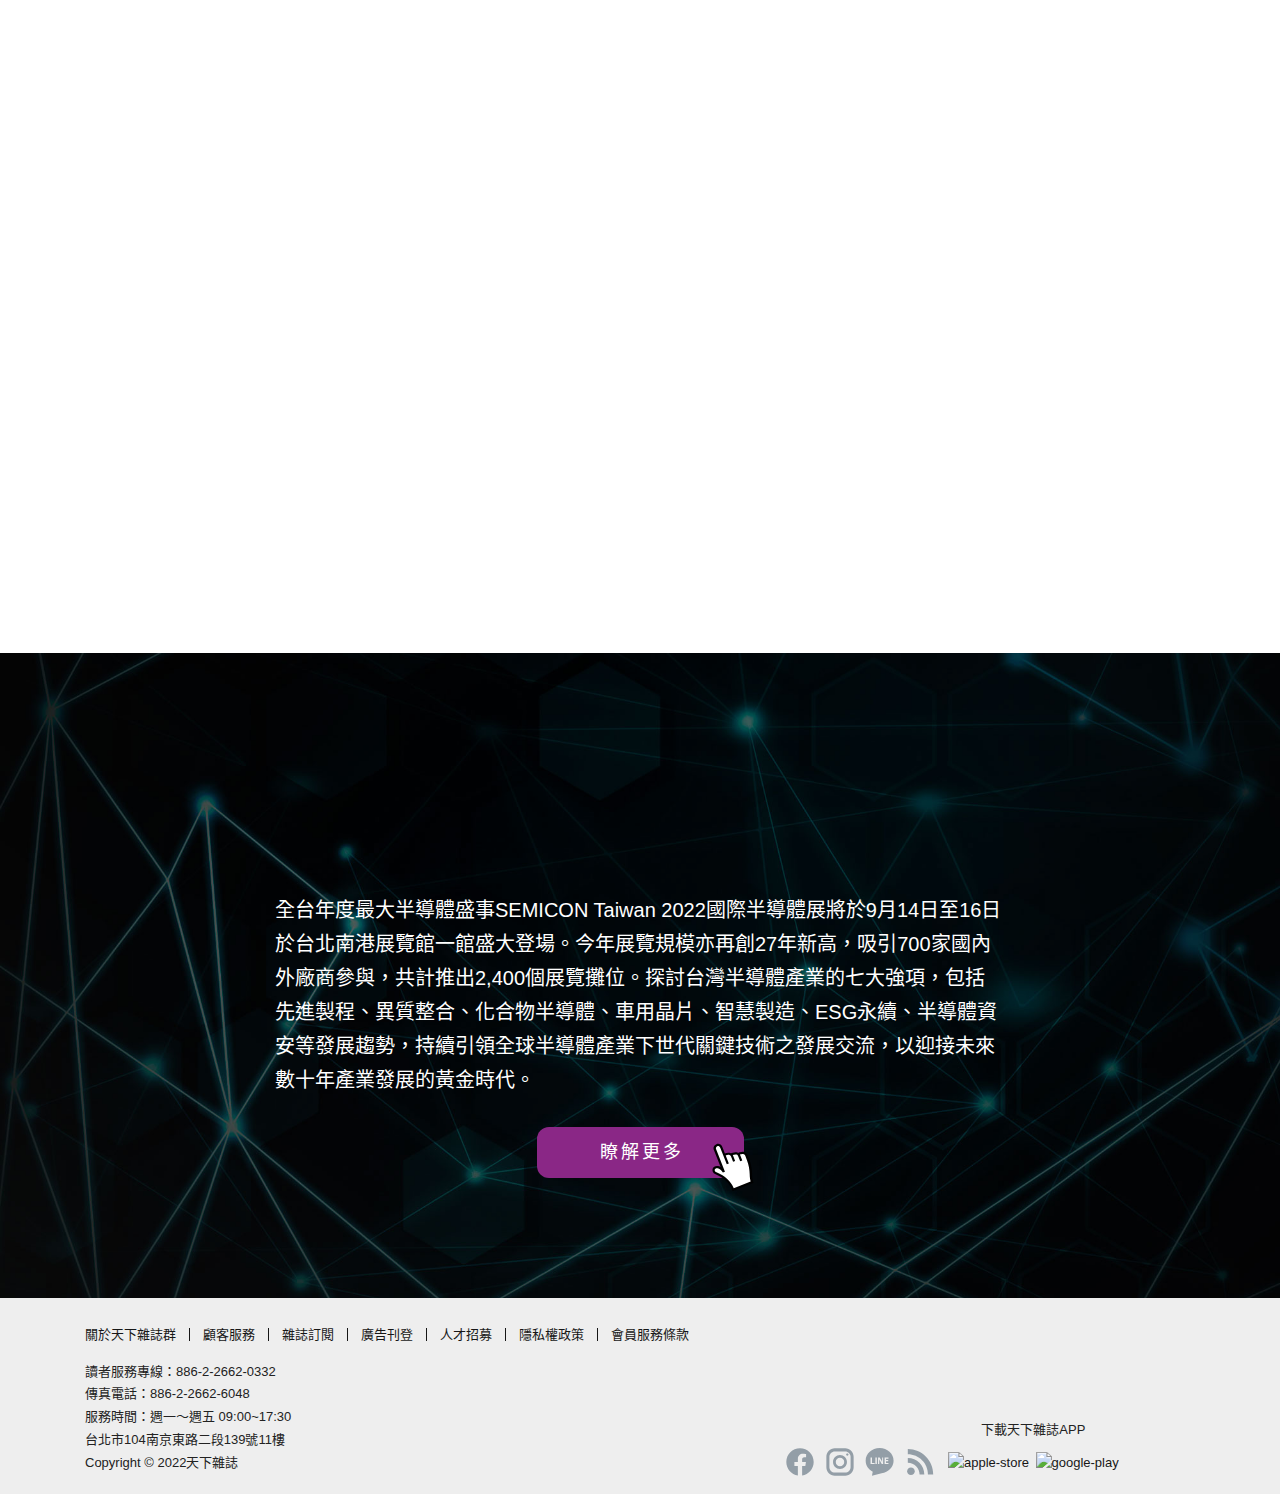
==== commit e74c56fd: "第五次修改：換字" ====
--- a/index.html
+++ b/index.html
@@ -133,8 +133,8 @@
               <div class="row align-center">
                 <div class="col-md-4"><img src="assets/images/a1.jpg" alt=""></div>
                 <div class="col-md-8">
-                  <p>SEMI全球晶圓廠預測報告(WorldFab Forecast)指出，2022年全球前端晶圓廠設備支出上看1,090億美元，將創歷史新高。</p>
-                  <p>設備投資增加除了來自多元終端應用市場強勁成長，帶動全球晶圓需求，更多來自先進製程設備的投資。中國、韓國、台灣在2021年為全球設備支出最多前三名地區。</p></div>
+                  <p>SEMI全球晶圓廠預測報告(World Fab Forecast)指出，2022年全球前端晶圓廠設備支出上看1,090億美元，將創歷史新高，除了多元終端應用市場強勁成長帶動，更多來自先進製程設備的投資。</p>
+                </div>
               </div>
             </div>
             <div class="text-wrap">
@@ -142,8 +142,7 @@
                 <div class="col-md-4"><img src="assets/images/a2.jpg" alt=""></div>
                 <!-- <div class="col-md-4"> <h3><span>戰場二：</span><span>先進材料</span></h3></div> -->
                 <div class="col-md-8">
-                  <p>人工智慧（AI）、邊緣運算與萬物聯網趨勢，帶來無所不在的感測、通訊與功率解決方案需求，先進材料的重要性暴增。從資料中心裡的伺服器、網通設備，到手機上的 RF
-                    功率放大器，甚至是供應電力的功率元件，都因化合物半導體的普遍運用，在性能上出現重大突破。</p>
+                  <p>無所不在的感測、通訊與功率解決方案需求，讓先進材料的重要性暴增。從資料中心裡的伺服器、網通設備，到手機RF 功率放大器、供應電力的功率元件，都因化合物半導體的普遍運用，在性能上出現重大突破。</p>
                   </div>
               </div>
             </div>
@@ -152,7 +151,7 @@
                 <div class="col-md-4"><img src="assets/images/a3.jpg" alt=""></div>
                 <!-- <div class="col-md-4"> <h3><span>戰場三：</span><span>更節能、更高效的永績發展</span></h3></div> -->
                 <div class="col-md-8">
-                  <p>為因應氣候變遷的影響，ESG 議題不僅是台灣半導體產業鏈韌性下一個十年的關鍵競爭力，更是牽動著全球產業及供應鏈的創新、轉型與升級。晶圓製造需要消耗大量的能源，於此同時，整個產業更需要投入綠色製程，邁向永績發展。晶圓產業未來將透過研發提供更省電、更高效的產品，以期能減少耗能與温室氣體的排放。</p>
+                  <p>ESG不僅是台灣半導體產業下一個十年的關鍵競爭力，更是牽動著全球產業及供應鏈。晶圓製造需要消耗大量的能源，更需要投入綠色製程，未來將透過研發提供更省電、高效的產品，減少耗能與温室氣體的排放。</p>
                 </div>
               </div>
             </div>
@@ -161,8 +160,7 @@
                 <div class="col-md-4"><img src="assets/images/a4.jpg" alt=""></div>
                 <!-- <div class="col-md-4"> <h3><span>戰場四：</span><span>半導體資安賽</span></h3></div> -->
                 <div class="col-md-8">
-                  <p>後疫情時代，在數位經濟與轉型浪潮下，數位應用的安全已成為顯學。不僅如此，半導體製造業為提高生產效率和良率，大幅度提升產線智慧化，資訊安全風險及隨之而來的營運危機，成為整個產業永續經營上必須正視的重要課題。
-                  </p>
+                  <p>後疫情時代，在數位經濟與轉型浪潮下，數位應用安全已是顯學。半導體製造業為提高生產效率和良率，大幅度提升產線智慧化，資訊安全風險及隨之而來的營運危機，成為整個產業永續經營上必須正視的重要課題。</p>
                 </div>
               </div>
             </div>
@@ -270,7 +268,7 @@
           <div class="col-md-8 offset-md-2">
             <h2 data-aos="fade-up" data-aos-duration="1500">SEMICON Taiwan 2022國際半導體展</h2>
             <p>全台年度最大半導體盛事SEMICON Taiwan
-              2022國際半導體展將於9月14日至16日於台北南港展覽館一館盛大登場。今年展覽規模亦再創27年新高，吸引700家國內外廠商參與，共計推出2,400個展覽攤位。探討台灣半導體產業的七大強項，包括先進製程、異質整合、化合物半導體、車用晶片、智慧製造、ESG永續、半導體資安等發展趨勢，持續引領全球半導體產業下世代關鍵技術之發展交流，以迎接未來數十年產業發展的黃金時
+              2022國際半導體展將於9月14日至16日於台北南港展覽館一館盛大登場。今年展覽規模亦再創27年新高，吸引700家國內外廠商參與，共計推出2,400個展覽攤位。探討台灣半導體產業的七大強項，包括先進製程、異質整合、化合物半導體、車用晶片、智慧製造、ESG永續、半導體資安等發展趨勢，持續引領全球半導體產業下世代關鍵技術之發展交流，以迎接未來數十年產業發展的黃金時代。
             </p>
 
             <div class="more">
@@ -371,7 +369,7 @@
   </script>
 
   <!-- slider -->
-  <script type="text/javascript" src="assets/slick/jquery-1.11.0.min.js"></script>
+  <!-- <script type="text/javascript" src="assets/slick/jquery-1.11.0.min.js"></script>
   <script type="text/javascript" src="assets/slick/jquery-migrate-1.2.1.min.js"></script>
   <script type="text/javascript" src="assets/slick/slick.min.js"></script>
   <script type="text/javascript">
@@ -396,7 +394,7 @@
         },
       ]
     });
-  </script>
+  </script> -->
 
 
 </body>
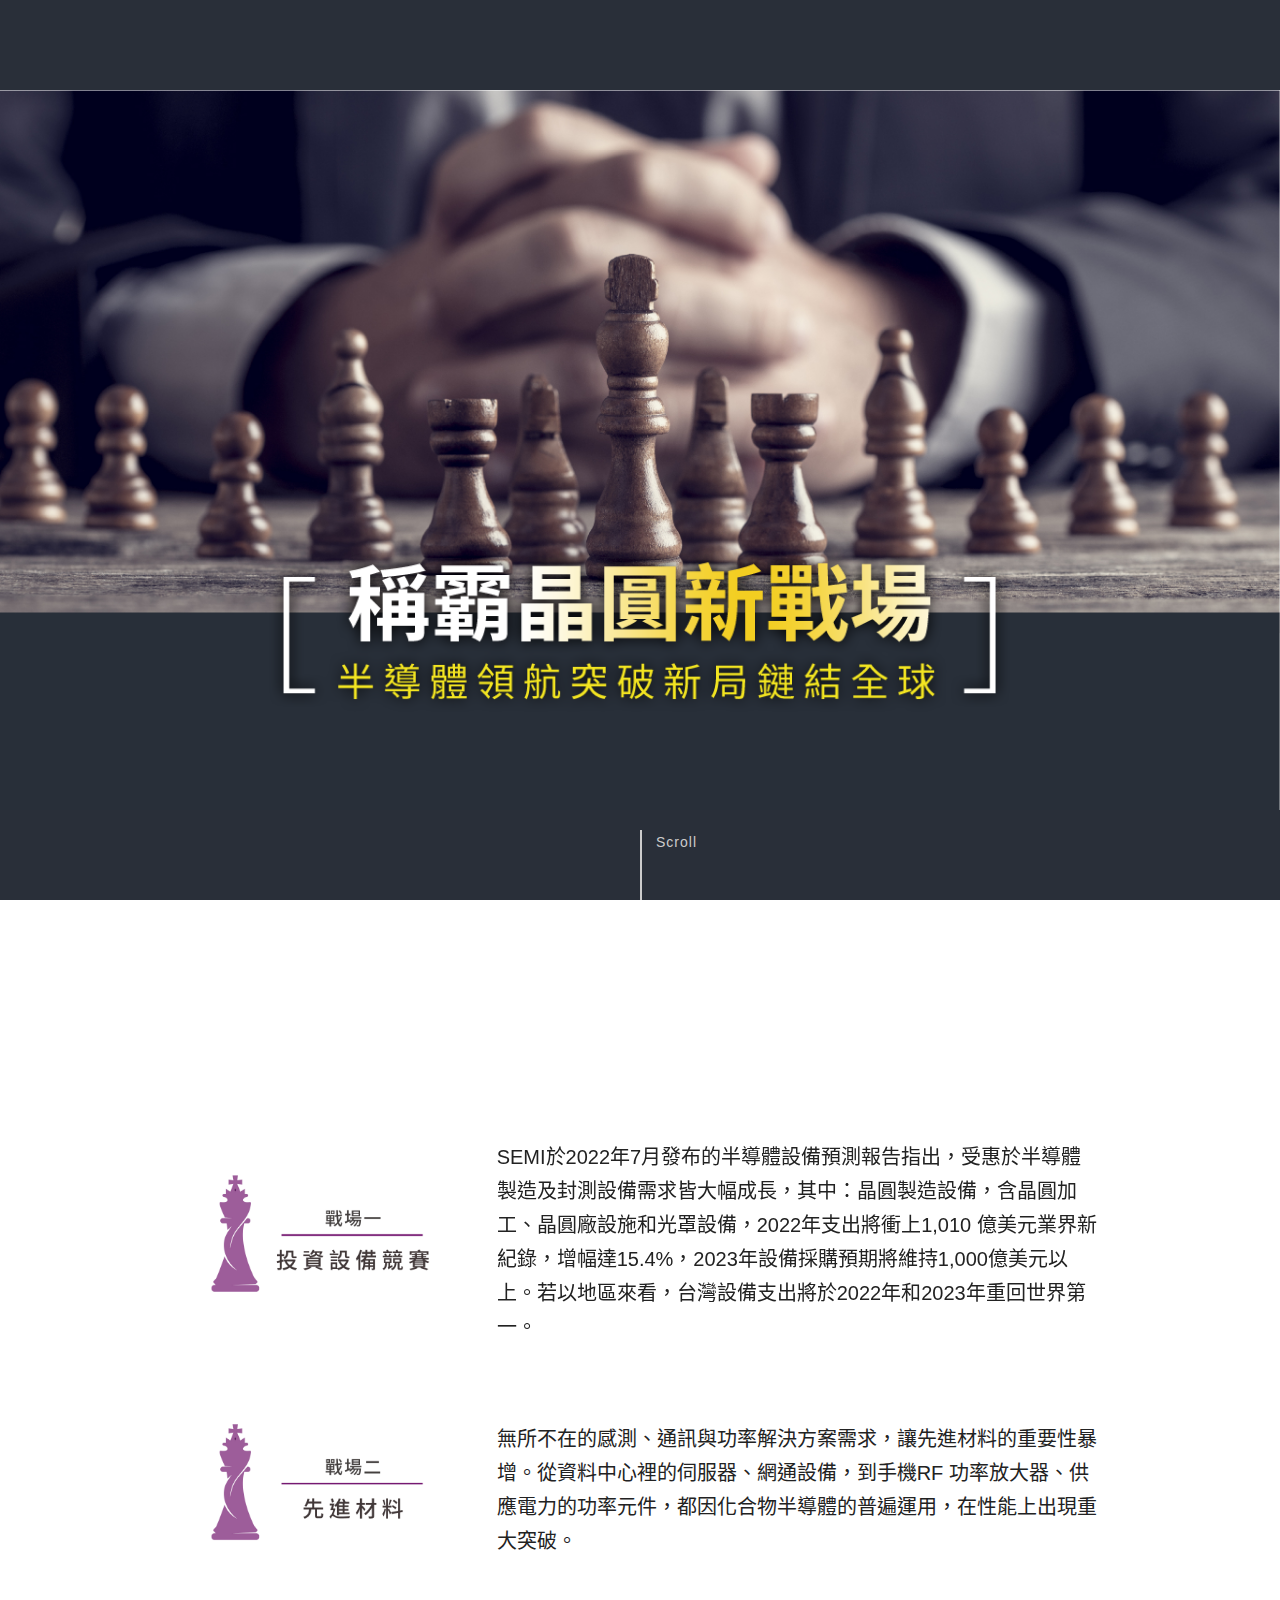
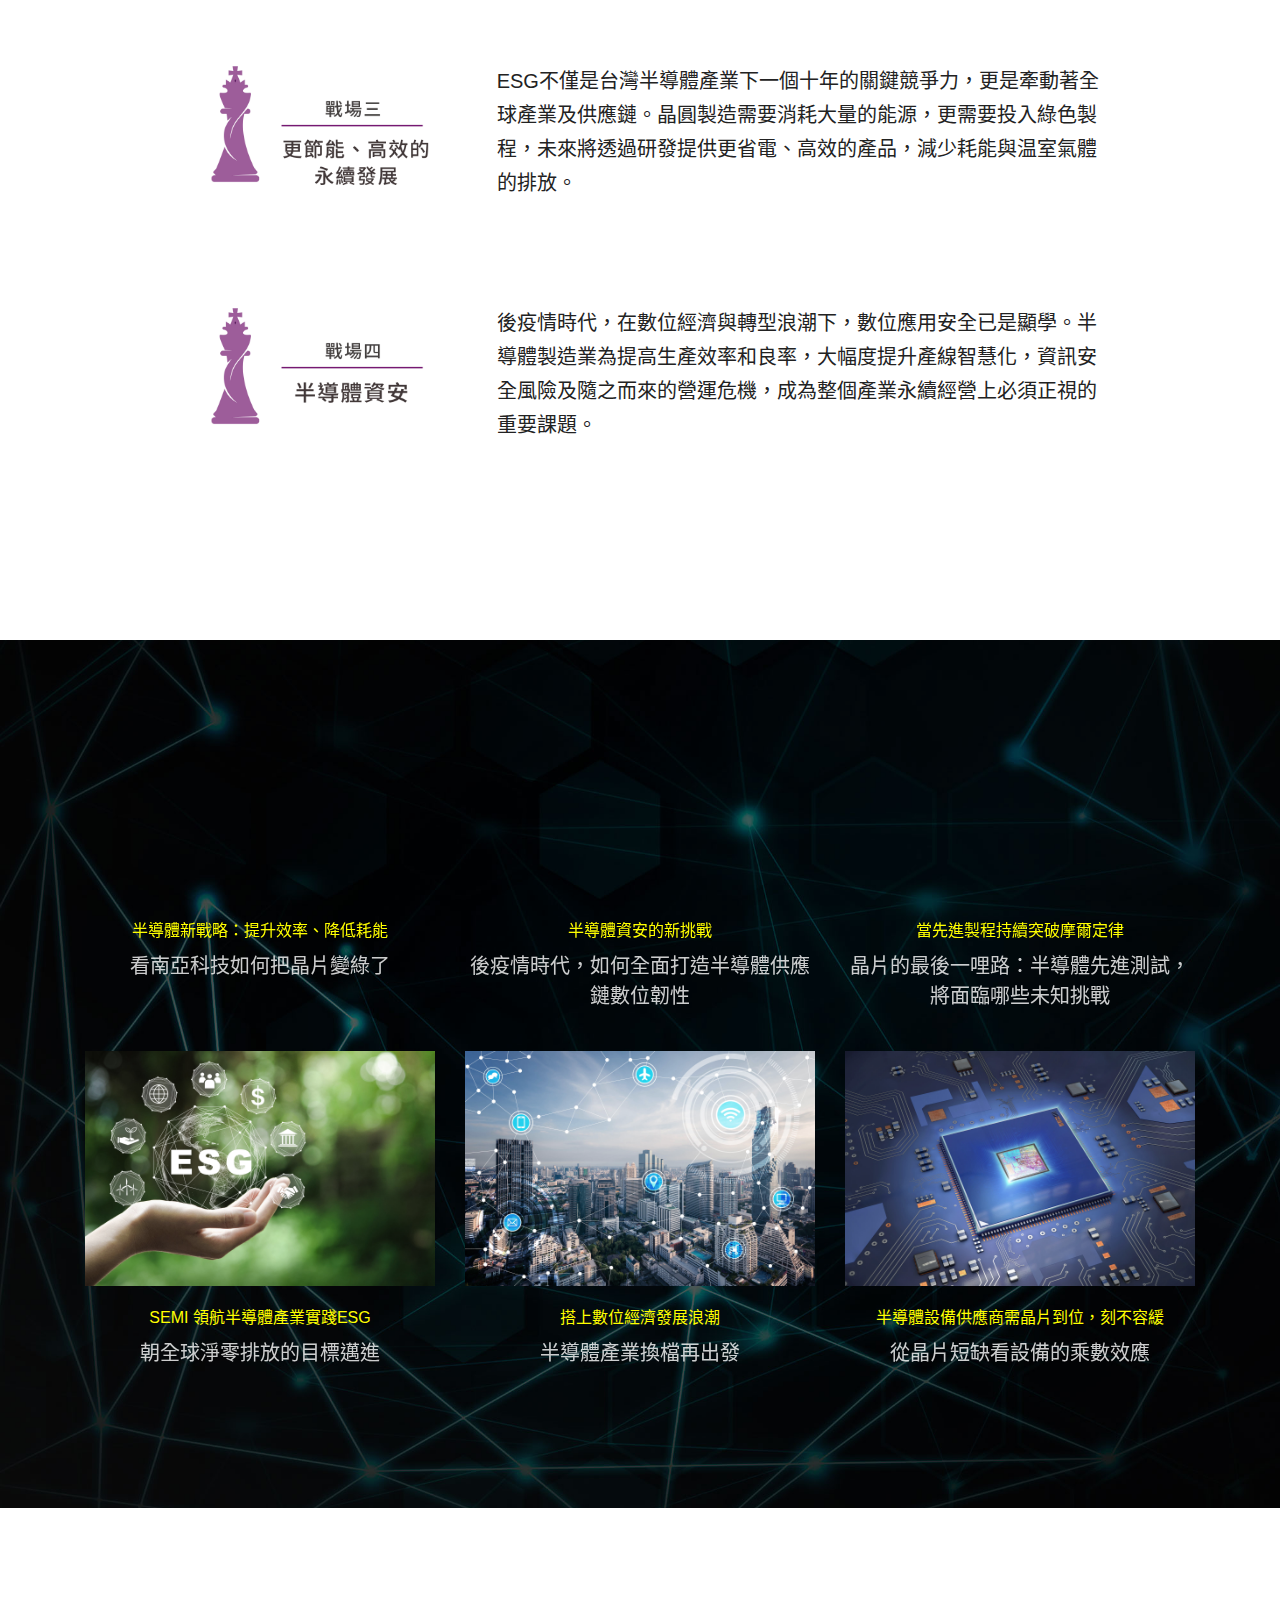
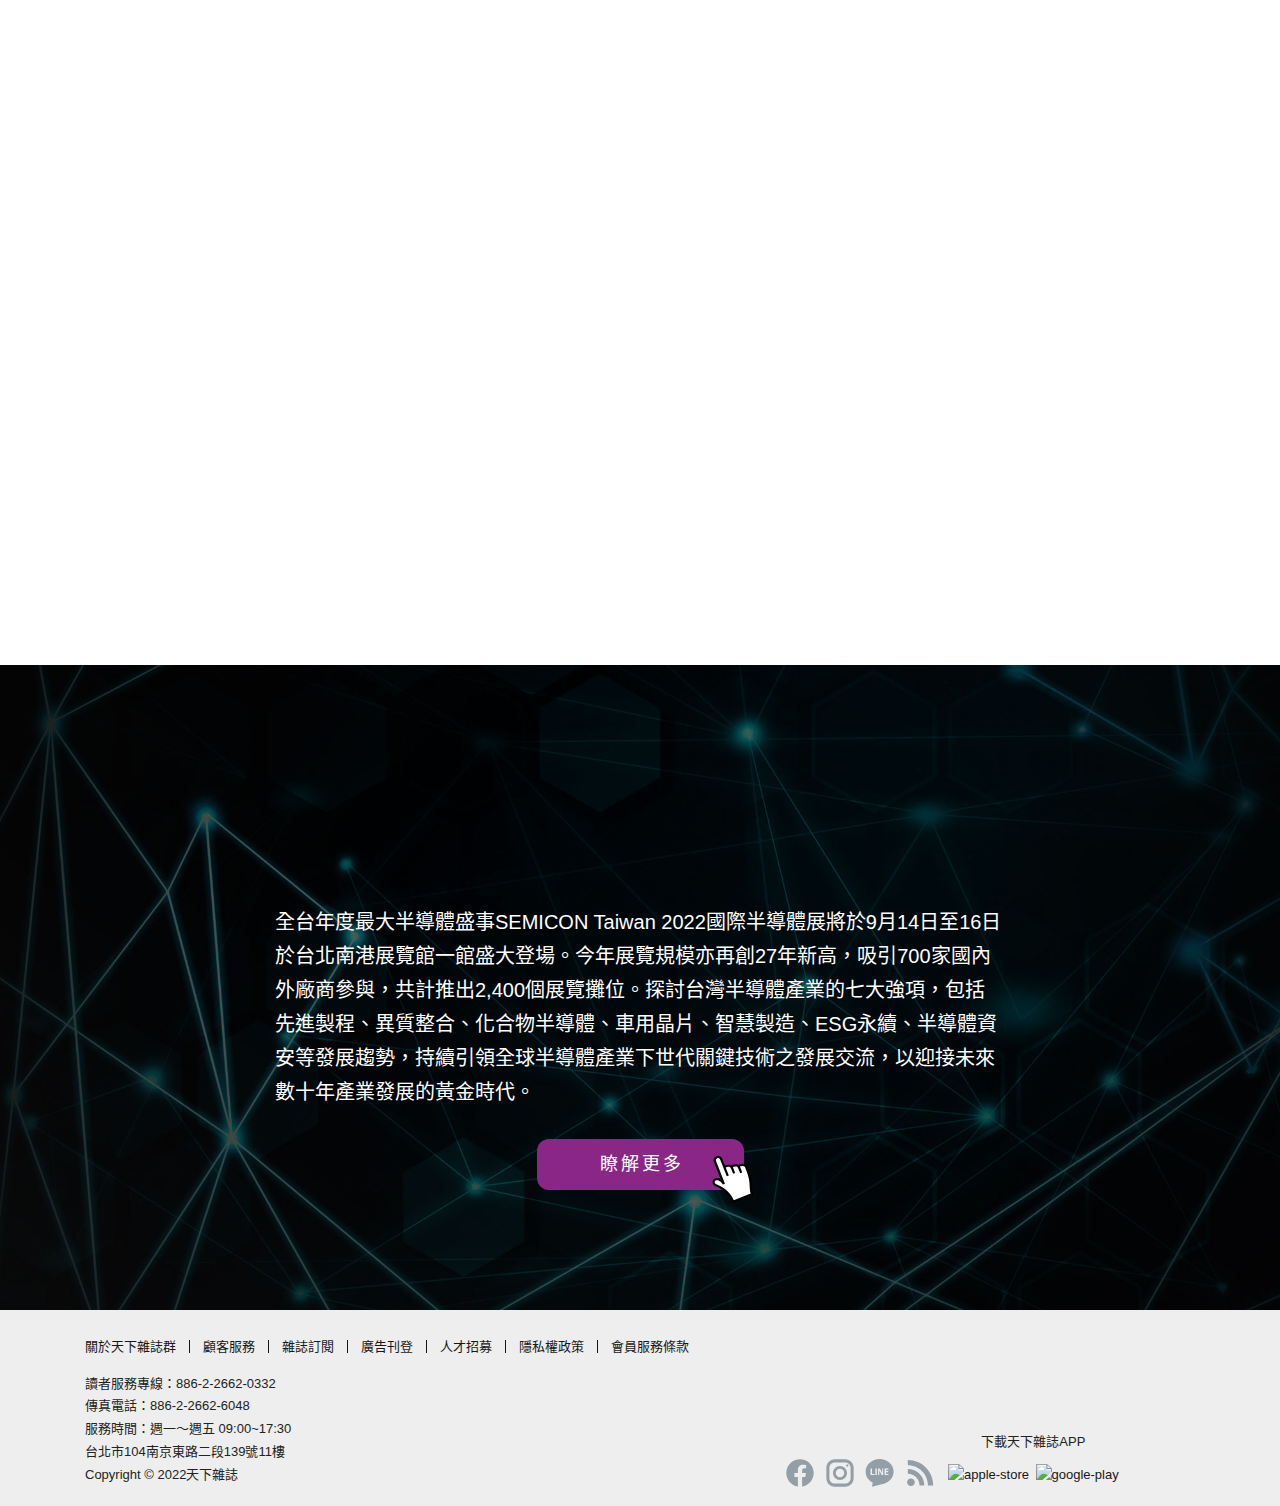
==== commit 28df99b6: "郁盈修改＆更新GA" ====
--- a/index.html
+++ b/index.html
@@ -96,7 +96,7 @@
 
 
   <!-- op -->
-  <div class="main-kv" id="main-kv">
+  <div class="main-kv" id="main-kv" eventCategory="cwdigiteam" eventAction="2022semiAction" eventLabel="index">
 
     <div class="bgBox">
       <div class="bgExample">
@@ -122,7 +122,7 @@
   <div class="main-container">
 
     <!-- 圖表 -->
-    <section class="section-chart">
+    <section class="section-chart" eventCategory="cwdigiteam" eventAction="2022semiAction" eventLabel="foreword">
       <div class="container">
         <div class="row">
           <div class="col-md-10 offset-md-1">
@@ -133,7 +133,7 @@
               <div class="row align-center">
                 <div class="col-md-4"><img src="assets/images/a1.jpg" alt=""></div>
                 <div class="col-md-8">
-                  <p>SEMI全球晶圓廠預測報告(World Fab Forecast)指出，2022年全球前端晶圓廠設備支出上看1,090億美元，將創歷史新高，除了多元終端應用市場強勁成長帶動，更多來自先進製程設備的投資。</p>
+                  <p>SEMI於2022年7月發布的半導體設備預測報告指出，受惠於半導體製造及封測設備需求皆大幅成長，其中：晶圓製造設備，含晶圓加工、晶圓廠設施和光罩設備，2022年支出將衝上1,010 億美元業界新紀錄，增幅達15.4%，2023年設備採購預期將維持1,000億美元以上。若以地區來看，台灣設備支出將於2022年和2023年重回世界第一。</p>
                 </div>
               </div>
             </div>
@@ -171,7 +171,7 @@
     </section>
 
     <!-- 文章 -->
-    <section class="section-article">
+    <section class="section-article" eventCategory="cwdigiteam" eventAction="2022semiAction" eventLabel="article">
       <div class="container">
         <div class="row">
 
@@ -180,7 +180,7 @@
             <div class="row">
               <div class="col-md-4">
                 <div class="article-item">
-                  <a href="https://www.cw.com.tw/article/5121696" target="_blank">
+                  <a href="https://www.cw.com.tw/article/5121696" target="_blank" eventCategory="cwdigiteam" eventAction="2022semiAction" eventLabel="button1">
                     <img src="https://storage.googleapis.com/www-cw-com-tw/article/202206/article-62b3d03135301."
                       alt="">
                     <h5>半導體新戰略：提升效率、降低耗能</h5>
@@ -190,7 +190,7 @@
               </div>
               <div class="col-md-4">
                 <div class="article-item">
-                  <a href="https://www.cw.com.tw/article/preview/af10b070-fc17-11ec-bd70-2f31ab1549cf" target="_blank">
+                  <a href="https://www.cw.com.tw/article/preview/af10b070-fc17-11ec-bd70-2f31ab1549cf" target="_blank" eventCategory="cwdigiteam" eventAction="2022semiAction" eventLabel="button2">
                     <img src="https://storage.googleapis.com/www-cw-com-tw/article/202207/article-62c7edd466a44.jpg"
                       alt="">
                     <h5>半導體資安的新挑戰</h5>
@@ -200,7 +200,7 @@
               </div>
               <div class="col-md-4">
                 <div class="article-item">
-                  <a href="https://www.cw.com.tw/article/preview/4b6533b0-fe69-11ec-8d22-95b6b465d04e" target="_blank">
+                  <a href="https://www.cw.com.tw/article/preview/4b6533b0-fe69-11ec-8d22-95b6b465d04e" target="_blank" eventCategory="cwdigiteam" eventAction="2022semiAction" eventLabel="button3">
                     <img src="https://storage.googleapis.com/www-cw-com-tw/article/202207/article-62c799e65b644.jpg"
                       alt="">
                     <h5>當先進製程持續突破摩爾定律</h5>
@@ -210,7 +210,7 @@
               </div>
               <div class="col-md-4">
                 <div class="article-item">
-                  <a href="https://www.semi.org/zh/SEMI_ESG" target="_blank">
+                  <a href="https://www.semi.org/zh/SEMI_ESG" target="_blank" eventCategory="cwdigiteam" eventAction="2022semiAction" eventLabel="button4">
                     <img src="assets/images/artical-4.jpg"
                       alt="">
                     <h5>SEMI 領航半導體產業實踐ESG</h5>
@@ -220,7 +220,7 @@
               </div>
               <div class="col-md-4">
                 <div class="article-item">
-                  <a href="https://www.semi.org/zh/blogs//business-markets/semiconductor-equipment-when-the-industry-decides-to-shift-gears" target="_blank">
+                  <a href="https://www.semi.org/zh/blogs//business-markets/semiconductor-equipment-when-the-industry-decides-to-shift-gears" target="_blank" eventCategory="cwdigiteam" eventAction="2022semiAction" eventLabel="button5">
                     <img src="assets/images/artical-5.jpg"
                       alt="">
                     <h5>搭上數位經濟發展浪潮</h5>
@@ -230,7 +230,7 @@
               </div>
               <div class="col-md-4">
                 <div class="article-item">
-                  <a href="https://www.semi.org/zh/blogs/business-markets/chipping-in-for-equipment-suppliers-the-equipment-multiplier-effect-on-chip-shortage" target="_blank">
+                  <a href="https://www.semi.org/zh/blogs/business-markets/chipping-in-for-equipment-suppliers-the-equipment-multiplier-effect-on-chip-shortage" target="_blank" eventCategory="cwdigiteam" eventAction="2022semiAction" eventLabel="button6">
                     <img src="assets/images/artical-6.jpg"
                       alt="">
                     <h5>半導體設備供應商需晶片到位，刻不容緩</h5> 
@@ -246,12 +246,12 @@
     </section>
 
     <!-- video -->
-    <section class="section-video" id="video">
+    <section class="section-video" id="video" eventCategory="cwdigiteam" eventAction="2022semiAction" eventLabel="video">
       <div class="container">
         <div class="row">
           <div class="col-md-10 offset-md-1">
             <div class="embed-responsive embed-responsive-16by9" data-aos="fade-up" data-aos-duration="1500">
-              <iframe class="embed-responsive-item" src="https://www.youtube.com/embed/WKfrc2t4-xs"
+              <iframe class="embed-responsive-item" src="https://www.youtube.com/embed/7pRmR3EtwNg"
                 title="YouTube video player" frameborder="0"
                 allow="accelerometer; autoplay; clipboard-write; encrypted-media; gyroscope; picture-in-picture"
                 allowfullscreen></iframe>
@@ -262,7 +262,7 @@
     </section>
 
     <!-- info -->
-    <section class="section-info">
+    <section class="section-info" eventCategory="cwdigiteam" eventAction="2022semiAction" eventLabel="action">
       <div class="container">
         <div class="row">
           <div class="col-md-8 offset-md-2">
@@ -272,7 +272,7 @@
             </p>
 
             <div class="more">
-              <a href="http://semicontaiwan.org/zh/" target="_blank">瞭解更多</a>
+              <a href="http://semicontaiwan.org/zh/" target="_blank" eventCategory="cwdigiteam" eventAction="2022semiAction" eventLabel="button7">瞭解更多</a>
             </div>
 
 
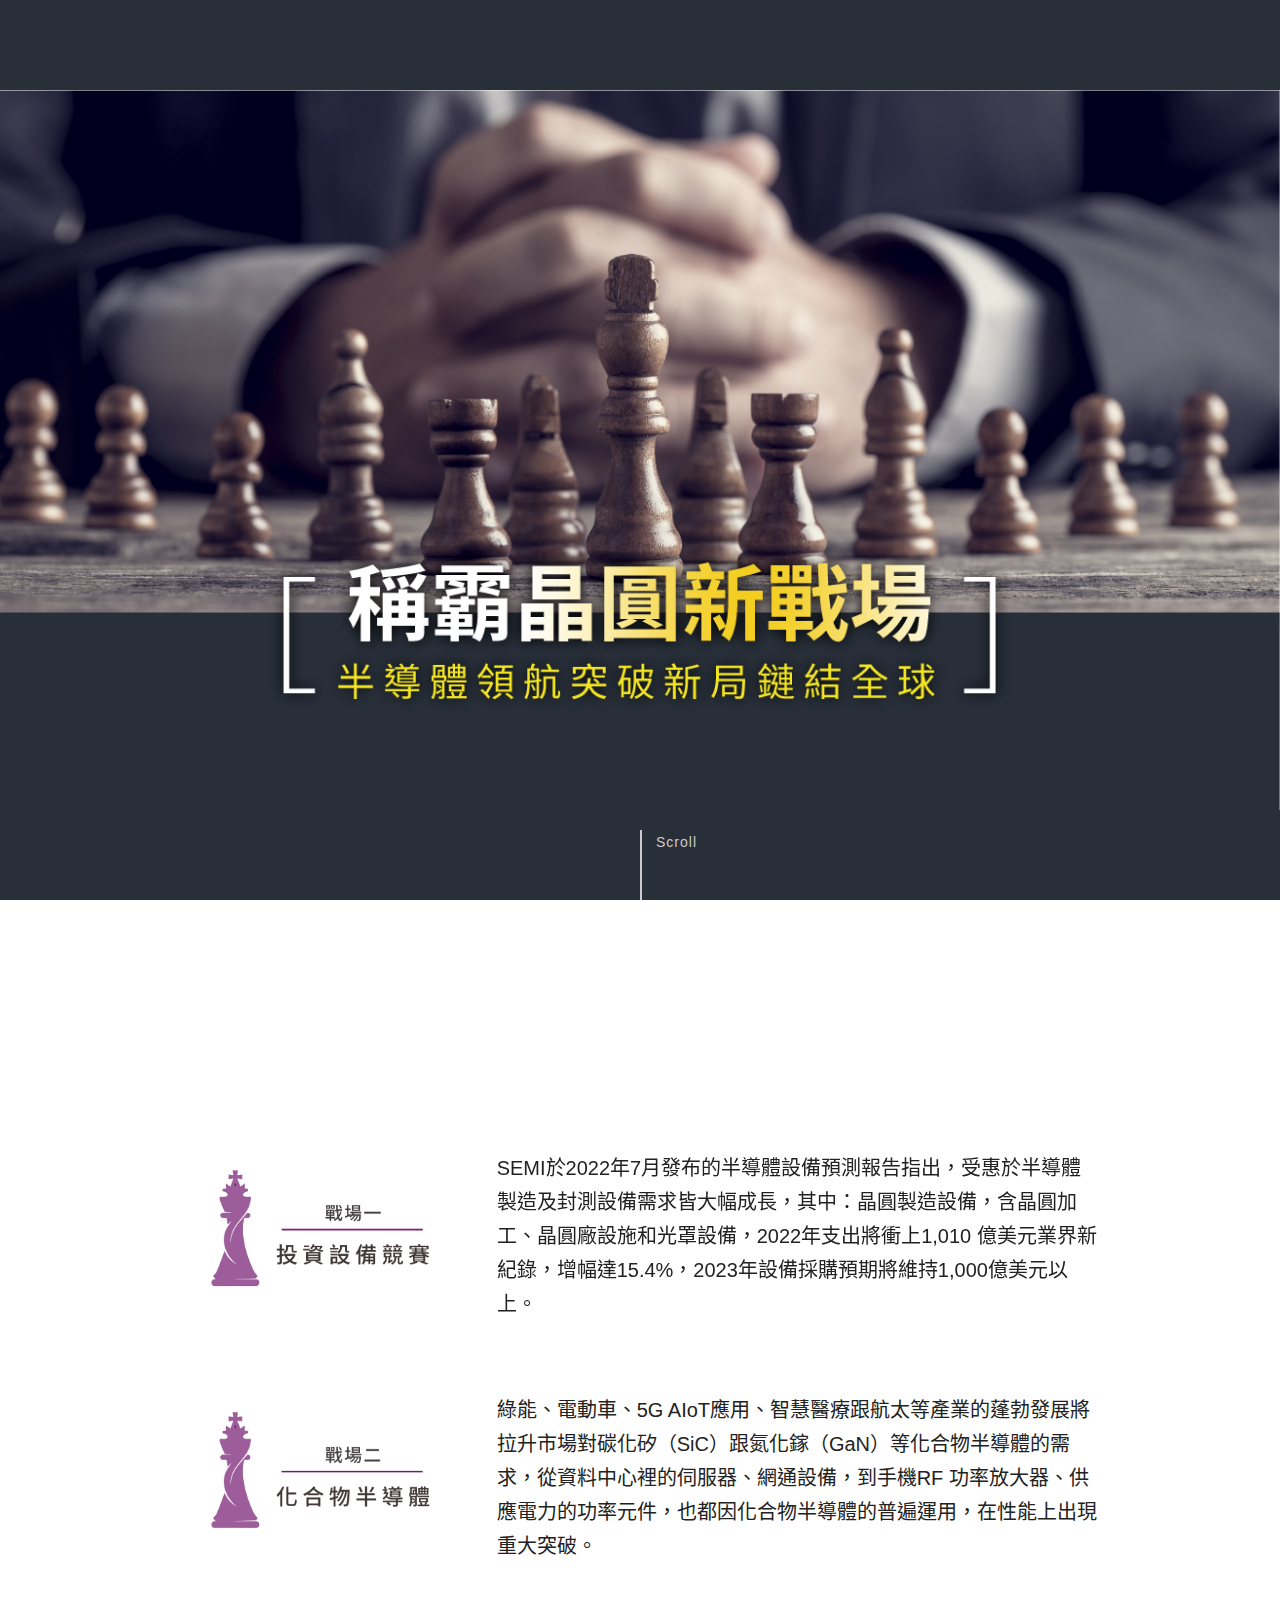
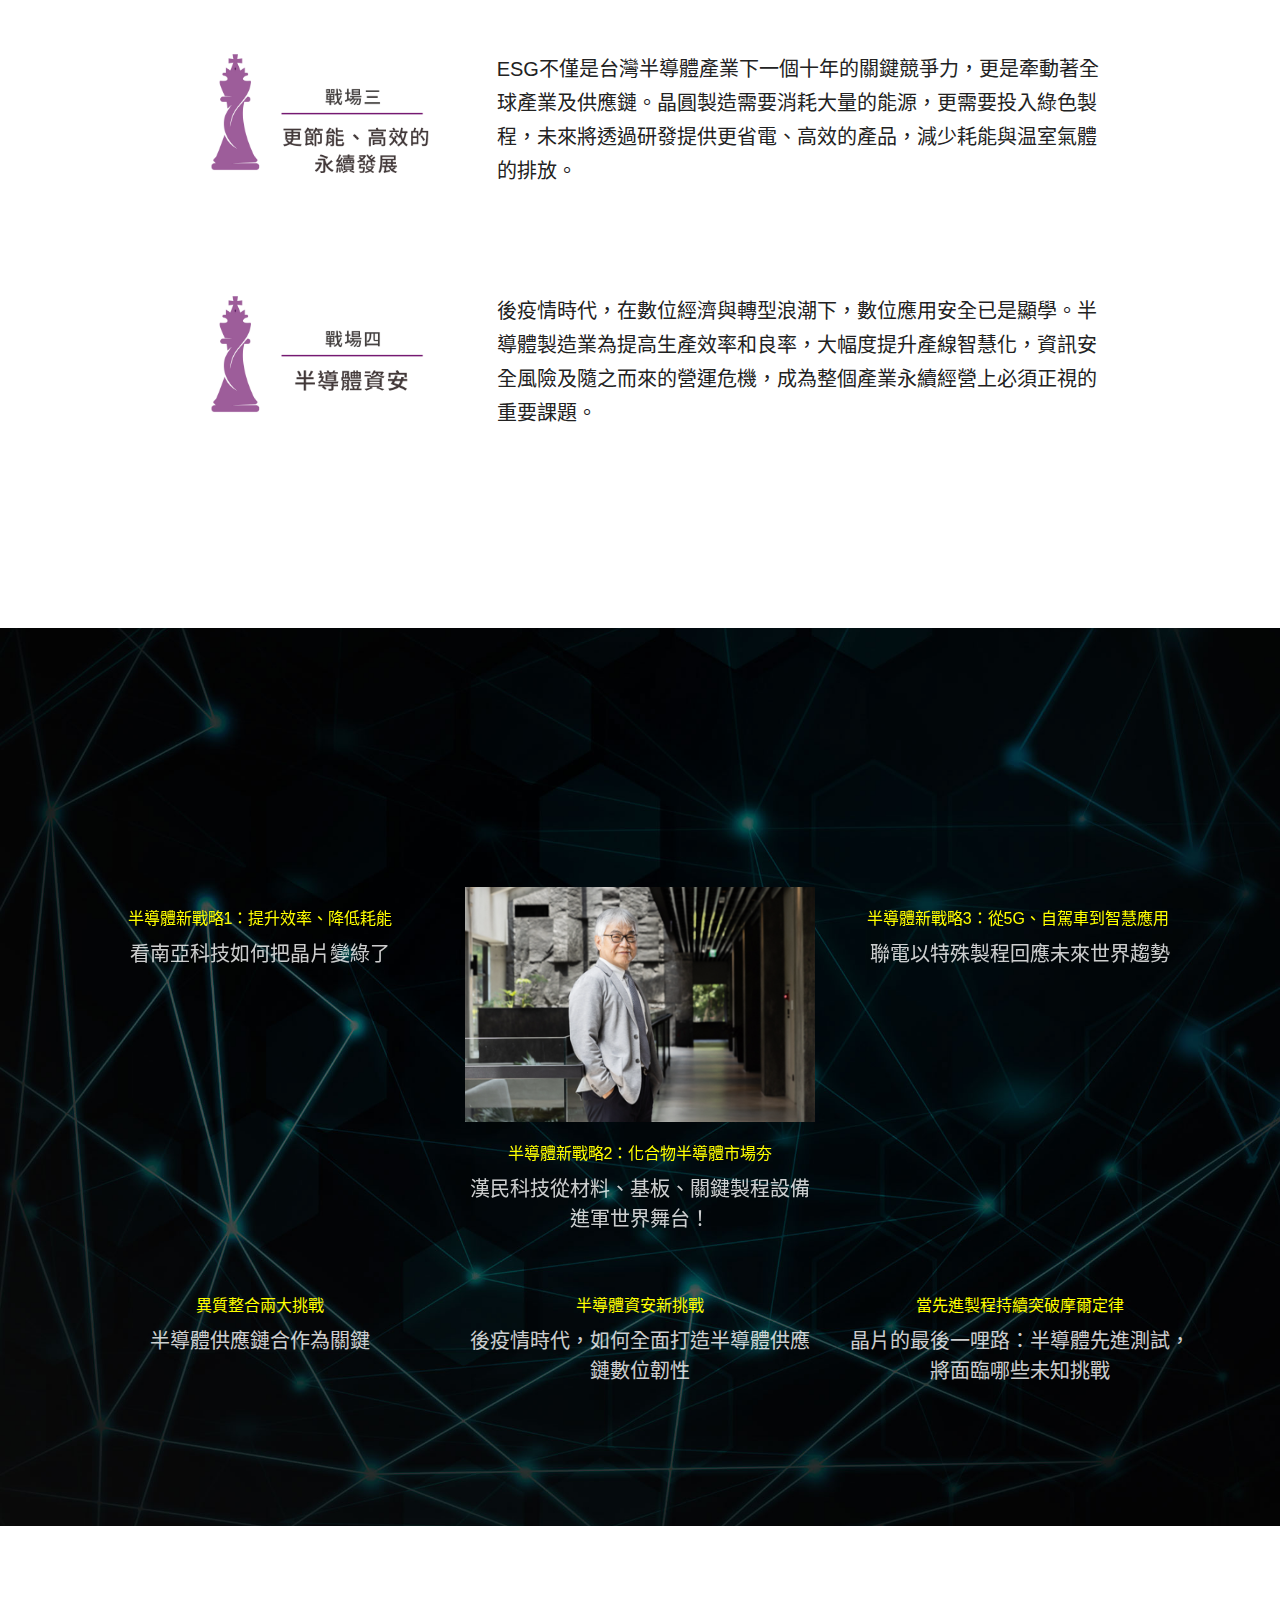
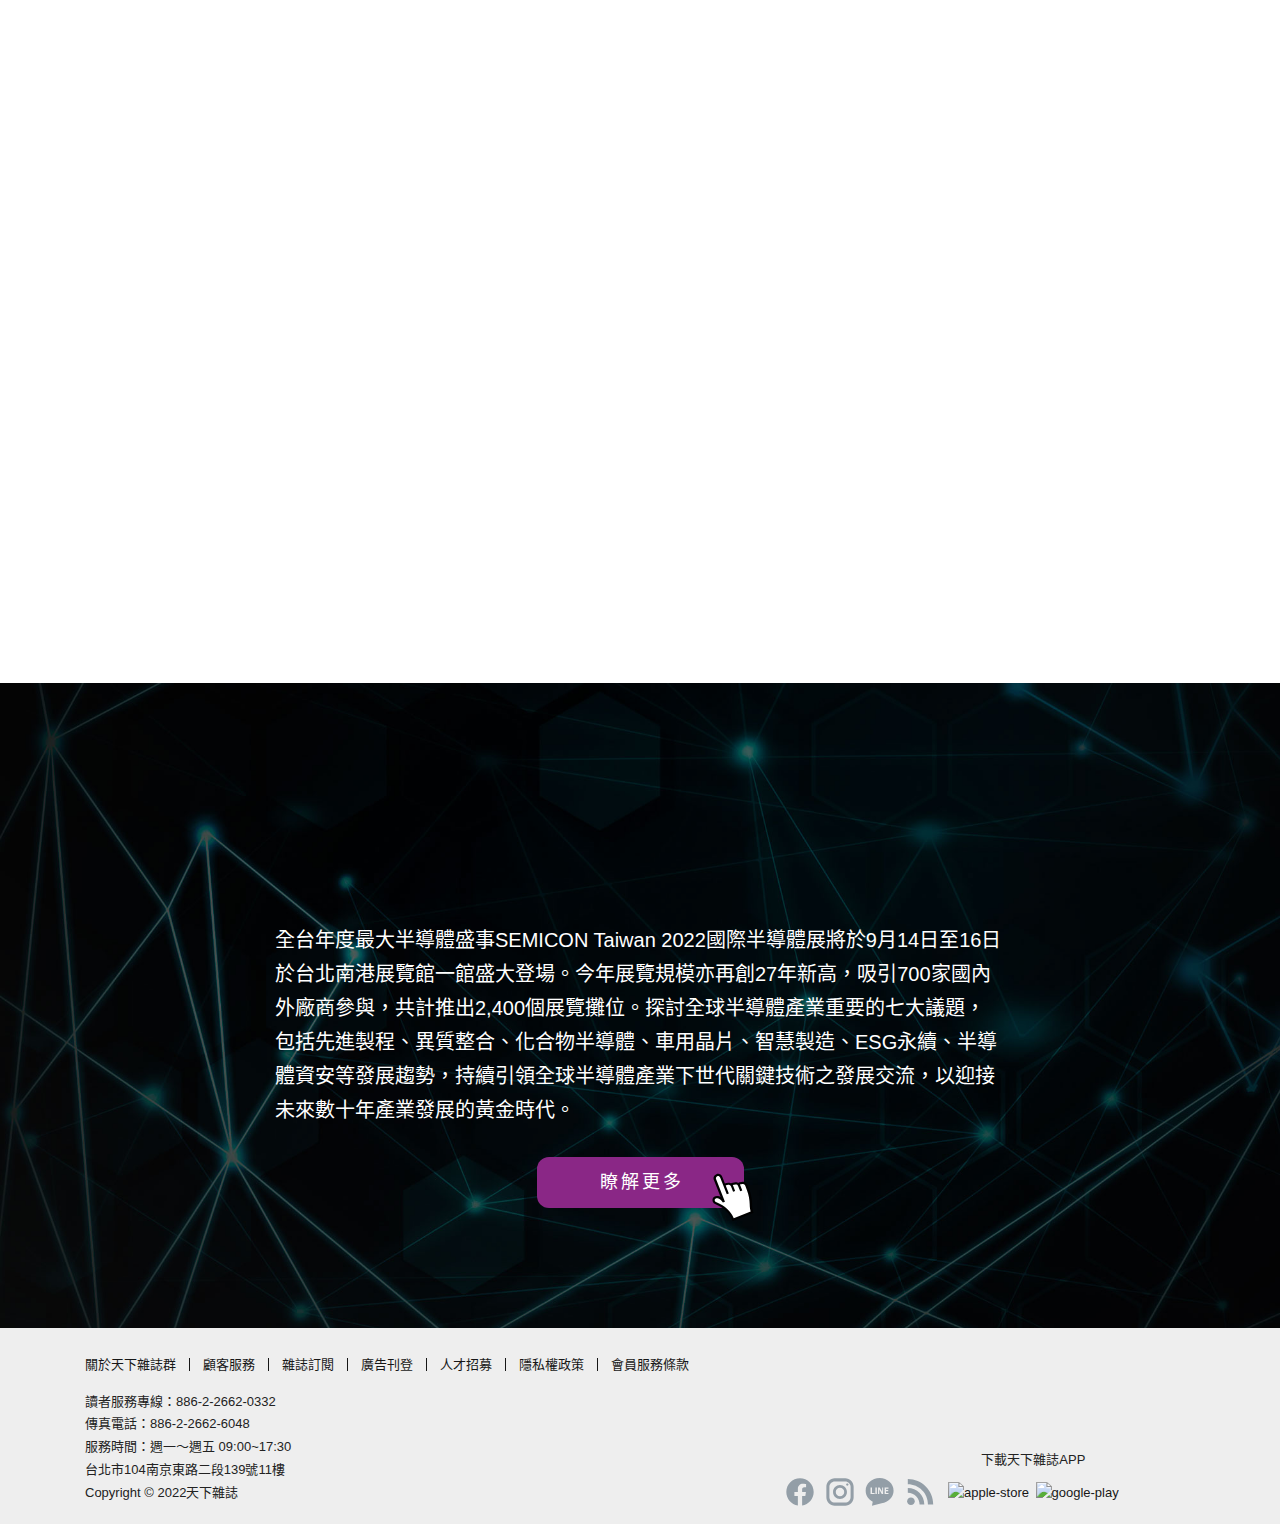
==== commit b3e5b06b: "修改ga設定" ====
--- a/index.html
+++ b/index.html
@@ -15,12 +15,25 @@
   <meta property="og:title" content="稱霸晶圓新戰場  半導體領航突破新局鏈結全球">
   <meta property="og:description"
     content="半導體製造業在數十年間跨越了幾次技術革新，經歷幾次興衰起落。面對全球晶片需求增長，加上高階設備投資，全球晶圓廠設備年年攀升。面對終端應用市場需求增加面對終端應用市場需求增加，半導體製造商除了擴廠、增加良率，還要考量製程當中的資源耗費問題。全球半導體產業如何以世代關鍵技術，迎接未來數十年產業發展的黃金時代？">
-  <meta property="og:image" content="https://event.cw.com.tw/2022semi/assets/images/meta.jpg">
+  <meta property="og:image" content="https://event.cw.com.tw/2022semi/assets/images/meta2.jpg">
   <link rel="shortcut icon" href="https://www.cw.com.tw/assets_new/img/favicon.ico" type="image/x-icon" />
 
   <link rel="stylesheet" href="assets/css/normalize.css">
   <link rel="stylesheet" href="assets/css/bootstrap.min.css">
-
+<!-- FB -->
+  <meta property="fb:admins" content="597428623" />
+  <meta property="fb:app_id" content="394823307282039" />
+  <meta property="fb:pages" content="127628276929" />
+  <meta property="fb:pages" content="170417986326226" />
+  <meta property="fb:pages" content="384310728422742" />
+  <meta property="fb:pages" content="145768528923435" />
+  <meta property="fb:pages" content="1651945698439380" />
+  <meta property="fb:pages" content="493525064166133" />
+  <meta property="fb:pages" content="167548813932" />
+  <meta property="fb:pages" content="1842731786010943" />
+  <meta property="fb:pages" content="1751961571765479" />
+  <meta name="alexaVerifyID" content="vYzPYY_Q0SVO5PTE4WIm1lW7f2g" />
+	
   <!-- 樣式css -->
   <link rel="stylesheet" href="assets/css/style.min.css">
 
@@ -89,6 +102,23 @@
   </script>
   <!--gtmEnd-->
 
+	<!-- Facebook Pixel Code -->
+<script>
+!function(f,b,e,v,n,t,s)
+{if(f.fbq)return;n=f.fbq=function(){n.callMethod?
+n.callMethod.apply(n,arguments):n.queue.push(arguments)};
+if(!f._fbq)f._fbq=n;n.push=n;n.loaded=!0;n.version='2.0';
+n.queue=[];t=b.createElement(e);t.async=!0;
+t.src=v;s=b.getElementsByTagName(e)[0];
+s.parentNode.insertBefore(t,s)}(window, document,'script',
+'https://connect.facebook.net/en_US/fbevents.js');
+fbq('init', '2966715073440424');
+fbq('track', 'PageView');
+</script>
+<noscript><img height="1" width="1" style="display:none"
+src="https://www.facebook.com/tr?id=2966715073440424&ev=PageView&noscript=1"
+/></noscript>
+<!-- End Facebook Pixel Code -->
 
 </head>
 
@@ -96,7 +126,7 @@
 
 
   <!-- op -->
-  <div class="main-kv" id="main-kv" eventCategory="cwdigiteam" eventAction="2022semiAction" eventLabel="index">
+  <div class="main-kv label" id="main-kv" eventCategory="cwdigiteam" eventAction="2022semiAction" eventLabel="index">
 
     <div class="bgBox">
       <div class="bgExample">
@@ -122,7 +152,7 @@
   <div class="main-container">
 
     <!-- 圖表 -->
-    <section class="section-chart" eventCategory="cwdigiteam" eventAction="2022semiAction" eventLabel="foreword">
+    <section class="section-chart label" eventCategory="cwdigiteam" eventAction="2022semiAction" eventLabel="foreword">
       <div class="container">
         <div class="row">
           <div class="col-md-10 offset-md-1">
@@ -133,7 +163,7 @@
               <div class="row align-center">
                 <div class="col-md-4"><img src="assets/images/a1.jpg" alt=""></div>
                 <div class="col-md-8">
-                  <p>SEMI於2022年7月發布的半導體設備預測報告指出，受惠於半導體製造及封測設備需求皆大幅成長，其中：晶圓製造設備，含晶圓加工、晶圓廠設施和光罩設備，2022年支出將衝上1,010 億美元業界新紀錄，增幅達15.4%，2023年設備採購預期將維持1,000億美元以上。若以地區來看，台灣設備支出將於2022年和2023年重回世界第一。</p>
+                  <p>SEMI於2022年7月發布的半導體設備預測報告指出，受惠於半導體製造及封測設備需求皆大幅成長，其中：晶圓製造設備，含晶圓加工、晶圓廠設施和光罩設備，2022年支出將衝上1,010 億美元業界新紀錄，增幅達15.4%，2023年設備採購預期將維持1,000億美元以上。</p>
                 </div>
               </div>
             </div>
@@ -142,7 +172,7 @@
                 <div class="col-md-4"><img src="assets/images/a2.jpg" alt=""></div>
                 <!-- <div class="col-md-4"> <h3><span>戰場二：</span><span>先進材料</span></h3></div> -->
                 <div class="col-md-8">
-                  <p>無所不在的感測、通訊與功率解決方案需求，讓先進材料的重要性暴增。從資料中心裡的伺服器、網通設備，到手機RF 功率放大器、供應電力的功率元件，都因化合物半導體的普遍運用，在性能上出現重大突破。</p>
+                  <p>綠能、電動車、5G AIoT應用、智慧醫療跟航太等產業的蓬勃發展將拉升市場對碳化矽（SiC）跟氮化鎵（GaN）等化合物半導體的需求，從資料中心裡的伺服器、網通設備，到手機RF 功率放大器、供應電力的功率元件，也都因化合物半導體的普遍運用，在性能上出現重大突破。</p>
                   </div>
               </div>
             </div>
@@ -171,7 +201,7 @@
     </section>
 
     <!-- 文章 -->
-    <section class="section-article" eventCategory="cwdigiteam" eventAction="2022semiAction" eventLabel="article">
+    <section class="section-article label" eventCategory="cwdigiteam" eventAction="2022semiAction" eventLabel="article">
       <div class="container">
         <div class="row">
 
@@ -180,64 +210,64 @@
             <div class="row">
               <div class="col-md-4">
                 <div class="article-item">
-                  <a href="https://www.cw.com.tw/article/5121696" target="_blank" eventCategory="cwdigiteam" eventAction="2022semiAction" eventLabel="button1">
+                  <a href="https://www.cw.com.tw/article/5121696" target="_blank" class="label" eventCategory="cwdigiteam" eventAction="2022semiAction" eventLabel="button1">
                     <img src="https://storage.googleapis.com/www-cw-com-tw/article/202206/article-62b3d03135301."
                       alt="">
-                    <h5>半導體新戰略：提升效率、降低耗能</h5>
+                    <h5>半導體新戰略1：提升效率、降低耗能</h5>
                     <h4>看南亞科技如何把晶片變綠了</h4>
                   </a>
                 </div>
               </div>
               <div class="col-md-4">
                 <div class="article-item">
-                  <a href="https://www.cw.com.tw/article/preview/af10b070-fc17-11ec-bd70-2f31ab1549cf" target="_blank" eventCategory="cwdigiteam" eventAction="2022semiAction" eventLabel="button2">
+                  <a href="https://www.cw.com.tw/article/5122212" target="_blank" class="label" eventCategory="cwdigiteam" eventAction="2022semiAction" eventLabel="button2">
+                    <img src="assets/images/artical-7.jpg"
+                      alt="">
+                    <h5>半導體新戰略2：化合物半導體市場夯</h5>
+                    <h4>漢民科技從材料、基板、關鍵製程設備進軍世界舞台！</h4>
+                  </a>
+                </div>
+              </div>
+              <div class="col-md-4">
+                <div class="article-item">
+                  <a href="https://www.cw.com.tw/article/5122517" target="_blank"class="label" eventCategory="cwdigiteam" eventAction="2022semiAction" eventLabel="button3">
+                    <img src="https://storage.googleapis.com/www-cw-com-tw/article/202208/article-63049f84e673b.jpg"
+                      alt="">
+                    <h5>半導體新戰略3：從5G、自駕車到智慧應用&nbsp;</h5>
+                    <h4>聯電以特殊製程回應未來世界趨勢</h4>
+                  </a>
+                </div>
+              </div>
+              <div class="col-md-4">
+                <div class="article-item">
+                  <a href="https://www.cw.com.tw/article/5122257" target="_blank" class="label" eventCategory="cwdigiteam" eventAction="2022semiAction" eventLabel="button4">
+                    <img src="https://storage.googleapis.com/www-cw-com-tw/article/202208/article-62eb6dd57d975.jpg"
+                      alt="">
+                    <h5>異質整合兩大挑戰 </h5>
+                    <h4>半導體供應鏈合作為關鍵</h4>
+                  </a>
+                </div>
+              </div>
+              <div class="col-md-4">
+                <div class="article-item">
+                  <a href="https://www.cw.com.tw/article/5121855" target="_blank" class="label" eventCategory="cwdigiteam" eventAction="2022semiAction" eventLabel="button5">
                     <img src="https://storage.googleapis.com/www-cw-com-tw/article/202207/article-62c7edd466a44.jpg"
                       alt="">
-                    <h5>半導體資安的新挑戰</h5>
+                    <h5>半導體資安新挑戰</h5>
                     <h4>後疫情時代，如何全面打造半導體供應鏈數位韌性</h4>
                   </a>
                 </div>
               </div>
               <div class="col-md-4">
                 <div class="article-item">
-                  <a href="https://www.cw.com.tw/article/preview/4b6533b0-fe69-11ec-8d22-95b6b465d04e" target="_blank" eventCategory="cwdigiteam" eventAction="2022semiAction" eventLabel="button3">
+                  <a href="https://www.cw.com.tw/article/5121893" target="_blank" class="label" eventCategory="cwdigiteam" eventAction="2022semiAction" eventLabel="button6">
                     <img src="https://storage.googleapis.com/www-cw-com-tw/article/202207/article-62c799e65b644.jpg"
                       alt="">
-                    <h5>當先進製程持續突破摩爾定律</h5>
+                    <h5>當先進製程持續突破摩爾定律</h5> 
                     <h4>晶片的最後一哩路：半導體先進測試，將面臨哪些未知挑戰</h4>
                   </a>
                 </div>
               </div>
-              <div class="col-md-4">
-                <div class="article-item">
-                  <a href="https://www.semi.org/zh/SEMI_ESG" target="_blank" eventCategory="cwdigiteam" eventAction="2022semiAction" eventLabel="button4">
-                    <img src="assets/images/artical-4.jpg"
-                      alt="">
-                    <h5>SEMI 領航半導體產業實踐ESG</h5>
-                    <h4>朝全球淨零排放的目標邁進</h4>
-                  </a>
-                </div>
-              </div>
-              <div class="col-md-4">
-                <div class="article-item">
-                  <a href="https://www.semi.org/zh/blogs//business-markets/semiconductor-equipment-when-the-industry-decides-to-shift-gears" target="_blank" eventCategory="cwdigiteam" eventAction="2022semiAction" eventLabel="button5">
-                    <img src="assets/images/artical-5.jpg"
-                      alt="">
-                    <h5>搭上數位經濟發展浪潮</h5>
-                    <h4>半導體產業換檔再出發</h4>
-                  </a>
-                </div>
-              </div>
-              <div class="col-md-4">
-                <div class="article-item">
-                  <a href="https://www.semi.org/zh/blogs/business-markets/chipping-in-for-equipment-suppliers-the-equipment-multiplier-effect-on-chip-shortage" target="_blank" eventCategory="cwdigiteam" eventAction="2022semiAction" eventLabel="button6">
-                    <img src="assets/images/artical-6.jpg"
-                      alt="">
-                    <h5>半導體設備供應商需晶片到位，刻不容緩</h5> 
-                    <h4>從晶片短缺看設備的乘數效應</h4>
-                  </a>
-                </div>
-              </div>
             </div>
           </div>
 
@@ -246,12 +276,12 @@
     </section>
 
     <!-- video -->
-    <section class="section-video" id="video" eventCategory="cwdigiteam" eventAction="2022semiAction" eventLabel="video">
+    <section class="section-video label" id="video" eventCategory="cwdigiteam" eventAction="2022semiAction" eventLabel="video">
       <div class="container">
         <div class="row">
           <div class="col-md-10 offset-md-1">
             <div class="embed-responsive embed-responsive-16by9" data-aos="fade-up" data-aos-duration="1500">
-              <iframe class="embed-responsive-item" src="https://www.youtube.com/embed/7pRmR3EtwNg"
+              <iframe class="embed-responsive-item" src="https://www.youtube.com/embed/4Hvqupb6zj4"
                 title="YouTube video player" frameborder="0"
                 allow="accelerometer; autoplay; clipboard-write; encrypted-media; gyroscope; picture-in-picture"
                 allowfullscreen></iframe>
@@ -262,17 +292,16 @@
     </section>
 
     <!-- info -->
-    <section class="section-info" eventCategory="cwdigiteam" eventAction="2022semiAction" eventLabel="action">
+    <section class="section-info label" eventCategory="cwdigiteam" eventAction="2022semiAction" eventLabel="action">
       <div class="container">
         <div class="row">
           <div class="col-md-8 offset-md-2">
             <h2 data-aos="fade-up" data-aos-duration="1500">SEMICON Taiwan 2022國際半導體展</h2>
-            <p>全台年度最大半導體盛事SEMICON Taiwan
-              2022國際半導體展將於9月14日至16日於台北南港展覽館一館盛大登場。今年展覽規模亦再創27年新高，吸引700家國內外廠商參與，共計推出2,400個展覽攤位。探討台灣半導體產業的七大強項，包括先進製程、異質整合、化合物半導體、車用晶片、智慧製造、ESG永續、半導體資安等發展趨勢，持續引領全球半導體產業下世代關鍵技術之發展交流，以迎接未來數十年產業發展的黃金時代。
+            <p>全台年度最大半導體盛事SEMICON Taiwan 2022國際半導體展將於9月14日至16日於台北南港展覽館一館盛大登場。今年展覽規模亦再創27年新高，吸引700家國內外廠商參與，共計推出2,400個展覽攤位。探討全球半導體產業重要的七大議題，包括先進製程、異質整合、化合物半導體、車用晶片、智慧製造、ESG永續、半導體資安等發展趨勢，持續引領全球半導體產業下世代關鍵技術之發展交流，以迎接未來數十年產業發展的黃金時代。
             </p>
 
             <div class="more">
-              <a href="http://semicontaiwan.org/zh/" target="_blank" eventCategory="cwdigiteam" eventAction="2022semiAction" eventLabel="button7">瞭解更多</a>
+              <a href="http://semicontaiwan.org/zh/" target="_blank" class="label" eventCategory="cwdigiteam" eventAction="2022semiAction" eventLabel="button7">瞭解更多</a>
             </div>
 
 
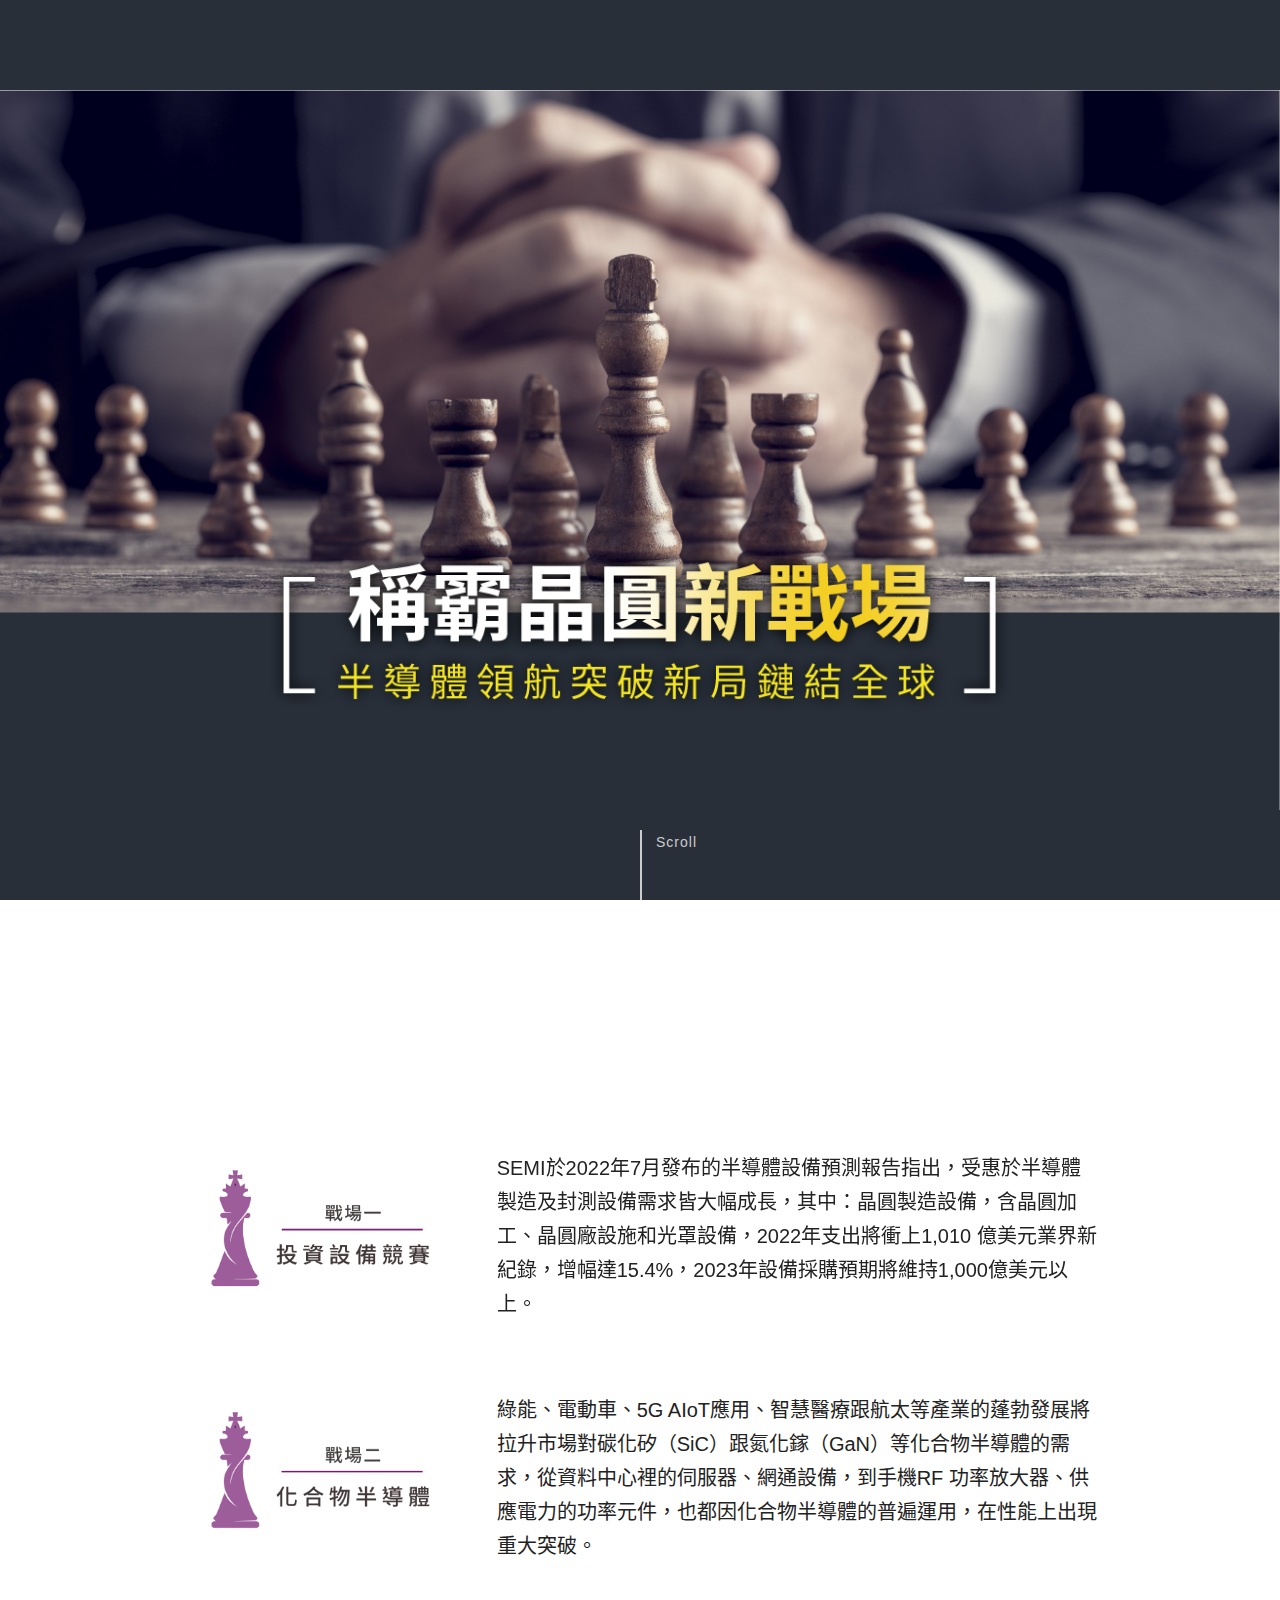
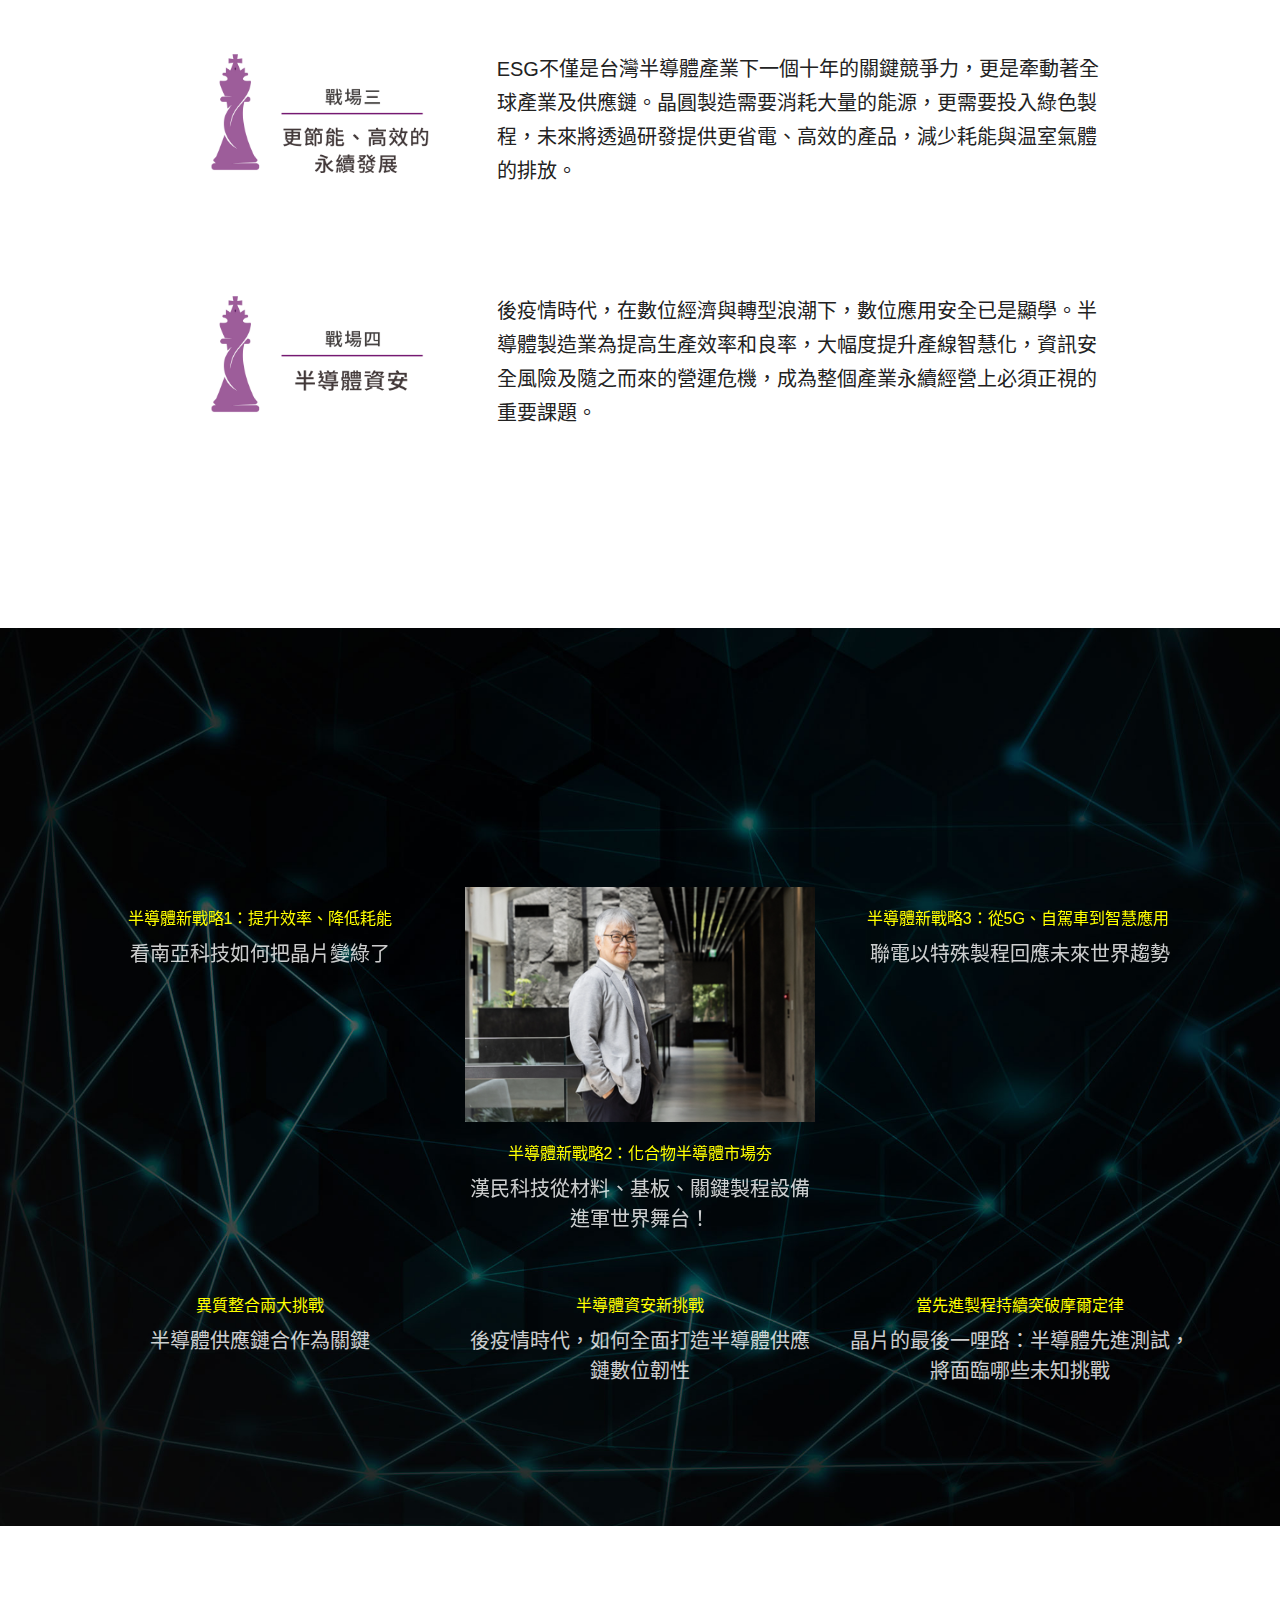
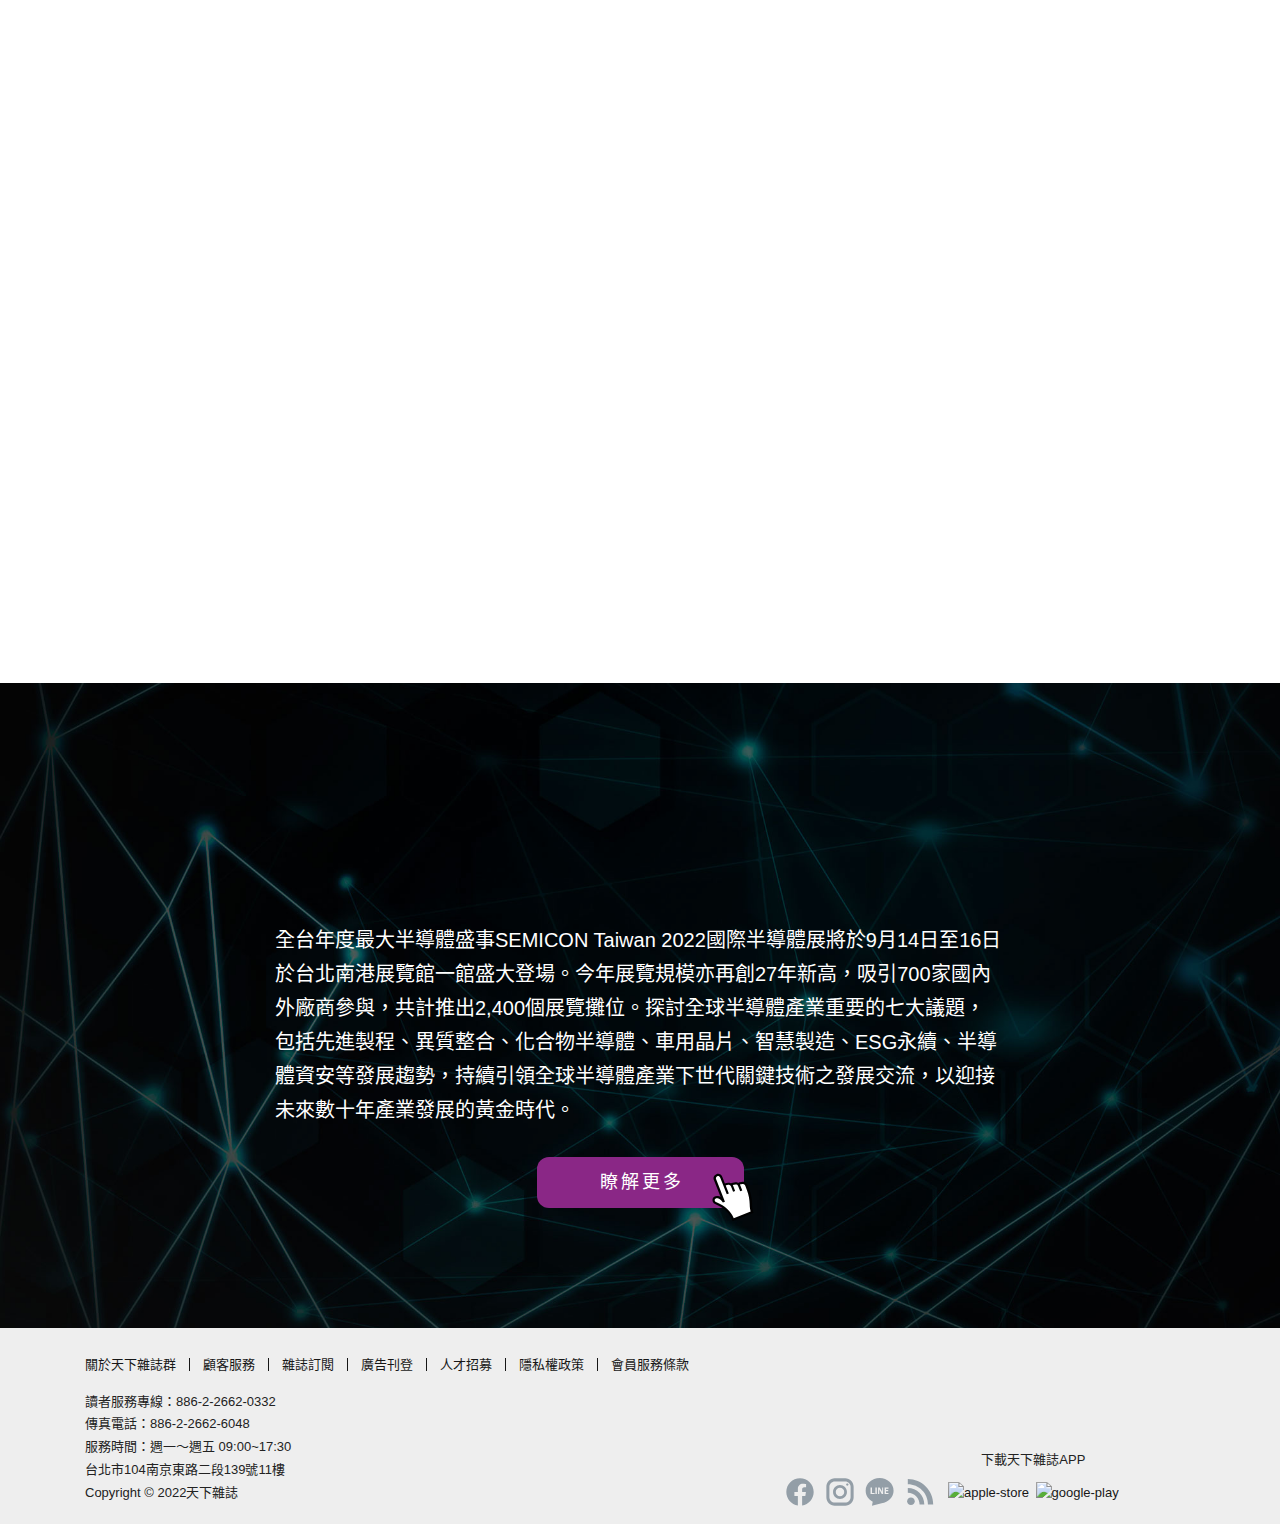
==== commit 2d989890: "gtm修改" ====
--- a/index.html
+++ b/index.html
@@ -77,7 +77,7 @@
     })(document);
   </script>
 
-  <!--gtm-->
+  <!-- gtm -->
   <noscript>
     <iframe src="//www.googletagmanager.com/ns.html?id=GTM-TXLD77" height="0" width="0"
       style="display:none;visibility:hidden"></iframe>
@@ -86,21 +86,21 @@
     (function (w, d, s, l, i) {
       w[l] = w[l] || [];
       w[l].push({
-        'gtm.start': new Date().getTime(),
-        event: 'gtm.js'
+        "gtm.start": new Date().getTime(),
+        event: "gtm.js"
       });
       var f = d.getElementsByTagName(s)[0],
         j = d.createElement(s),
-        dl = l != 'dataLayer' ? '&l=' + l : '';
+        dl = l != "dataLayer" ? "&l=" + l : "";
       j.async = true;
-      j.src = '//www.googletagmanager.com/gtm.js?id=' + i + dl;
+      j.src = "//www.googletagmanager.com/gtm.js?id=" + i + dl;
       f.parentNode.insertBefore(j, f);
-    })(window, document, 'script', 'dataLayer', 'GTM-TXLD77');
+    })(window, document, "script", "dataLayer", "GTM-TXLD77");
   </script>
-  <script type='text/javascript'>
-    var _sf_startpt = (new Date()).getTime()
+  <script type="text/javascript">
+    var _sf_startpt = new Date().getTime();
   </script>
-  <!--gtmEnd-->
+  <!-- gtmEnd -->
 
 	<!-- Facebook Pixel Code -->
 <script>
@@ -126,7 +126,7 @@
 
 
   <!-- op -->
-  <div class="main-kv label" id="main-kv" eventCategory="cwdigiteam" eventAction="2022semiAction" eventLabel="index">
+  <div class="main-kv gtmEvent" id="main-kv" eventCategory="cwdigiteam" eventAction="2022semiAction" eventLabel="index">
 
     <div class="bgBox">
       <div class="bgExample">
@@ -152,7 +152,7 @@
   <div class="main-container">
 
     <!-- 圖表 -->
-    <section class="section-chart label" eventCategory="cwdigiteam" eventAction="2022semiAction" eventLabel="foreword">
+    <section class="section-chart gtmEvent" eventCategory="cwdigiteam" eventAction="2022semiAction" eventLabel="foreword">
       <div class="container">
         <div class="row">
           <div class="col-md-10 offset-md-1">
@@ -201,7 +201,7 @@
     </section>
 
     <!-- 文章 -->
-    <section class="section-article label" eventCategory="cwdigiteam" eventAction="2022semiAction" eventLabel="article">
+    <section class="section-article gtmEvent" eventCategory="cwdigiteam" eventAction="2022semiAction" eventLabel="article">
       <div class="container">
         <div class="row">
 
@@ -210,7 +210,7 @@
             <div class="row">
               <div class="col-md-4">
                 <div class="article-item">
-                  <a href="https://www.cw.com.tw/article/5121696" target="_blank" class="label" eventCategory="cwdigiteam" eventAction="2022semiAction" eventLabel="button1">
+                  <a href="https://www.cw.com.tw/article/5121696" target="_blank" class="gtmEvent" eventCategory="cwdigiteam" eventAction="2022semiAction" eventLabel="button1">
                     <img src="https://storage.googleapis.com/www-cw-com-tw/article/202206/article-62b3d03135301."
                       alt="">
                     <h5>半導體新戰略1：提升效率、降低耗能</h5>
@@ -220,7 +220,7 @@
               </div>
               <div class="col-md-4">
                 <div class="article-item">
-                  <a href="https://www.cw.com.tw/article/5122212" target="_blank" class="label" eventCategory="cwdigiteam" eventAction="2022semiAction" eventLabel="button2">
+                  <a href="https://www.cw.com.tw/article/5122212" target="_blank" class="gtmEvent" eventCategory="cwdigiteam" eventAction="2022semiAction" eventLabel="button2">
                     <img src="assets/images/artical-7.jpg"
                       alt="">
                     <h5>半導體新戰略2：化合物半導體市場夯</h5>
@@ -230,7 +230,7 @@
               </div>
               <div class="col-md-4">
                 <div class="article-item">
-                  <a href="https://www.cw.com.tw/article/5122517" target="_blank"class="label" eventCategory="cwdigiteam" eventAction="2022semiAction" eventLabel="button3">
+                  <a href="https://www.cw.com.tw/article/5122517" target="_blank" class="gtmEvent" eventCategory="cwdigiteam" eventAction="2022semiAction" eventLabel="button3">
                     <img src="https://storage.googleapis.com/www-cw-com-tw/article/202208/article-63049f84e673b.jpg"
                       alt="">
                     <h5>半導體新戰略3：從5G、自駕車到智慧應用&nbsp;</h5>
@@ -240,7 +240,7 @@
               </div>
               <div class="col-md-4">
                 <div class="article-item">
-                  <a href="https://www.cw.com.tw/article/5122257" target="_blank" class="label" eventCategory="cwdigiteam" eventAction="2022semiAction" eventLabel="button4">
+                  <a href="https://www.cw.com.tw/article/5122257" target="_blank" class="gtmEvent" eventCategory="cwdigiteam" eventAction="2022semiAction" eventLabel="button4">
                     <img src="https://storage.googleapis.com/www-cw-com-tw/article/202208/article-62eb6dd57d975.jpg"
                       alt="">
                     <h5>異質整合兩大挑戰 </h5>
@@ -250,7 +250,7 @@
               </div>
               <div class="col-md-4">
                 <div class="article-item">
-                  <a href="https://www.cw.com.tw/article/5121855" target="_blank" class="label" eventCategory="cwdigiteam" eventAction="2022semiAction" eventLabel="button5">
+                  <a href="https://www.cw.com.tw/article/5121855" target="_blank" class="gtmEvent" eventCategory="cwdigiteam" eventAction="2022semiAction" eventLabel="button5">
                     <img src="https://storage.googleapis.com/www-cw-com-tw/article/202207/article-62c7edd466a44.jpg"
                       alt="">
                     <h5>半導體資安新挑戰</h5>
@@ -260,7 +260,7 @@
               </div>
               <div class="col-md-4">
                 <div class="article-item">
-                  <a href="https://www.cw.com.tw/article/5121893" target="_blank" class="label" eventCategory="cwdigiteam" eventAction="2022semiAction" eventLabel="button6">
+                  <a href="https://www.cw.com.tw/article/5121893" target="_blank" class="gtmEvent" eventCategory="cwdigiteam" eventAction="2022semiAction" eventLabel="button6">
                     <img src="https://storage.googleapis.com/www-cw-com-tw/article/202207/article-62c799e65b644.jpg"
                       alt="">
                     <h5>當先進製程持續突破摩爾定律</h5> 
@@ -276,7 +276,7 @@
     </section>
 
     <!-- video -->
-    <section class="section-video label" id="video" eventCategory="cwdigiteam" eventAction="2022semiAction" eventLabel="video">
+    <section class="section-video gtmEvent" id="video" eventCategory="cwdigiteam" eventAction="2022semiAction" eventLabel="video">
       <div class="container">
         <div class="row">
           <div class="col-md-10 offset-md-1">
@@ -292,7 +292,7 @@
     </section>
 
     <!-- info -->
-    <section class="section-info label" eventCategory="cwdigiteam" eventAction="2022semiAction" eventLabel="action">
+    <section class="section-info gtmEvent" eventCategory="cwdigiteam" eventAction="2022semiAction" eventLabel="action">
       <div class="container">
         <div class="row">
           <div class="col-md-8 offset-md-2">
@@ -301,7 +301,7 @@
             </p>
 
             <div class="more">
-              <a href="http://semicontaiwan.org/zh/" target="_blank" class="label" eventCategory="cwdigiteam" eventAction="2022semiAction" eventLabel="button7">瞭解更多</a>
+              <a href="http://semicontaiwan.org/zh/" target="_blank" class="gtmEvent" eventCategory="cwdigiteam" eventAction="2022semiAction" eventLabel="button7">瞭解更多</a>
             </div>
 
 
